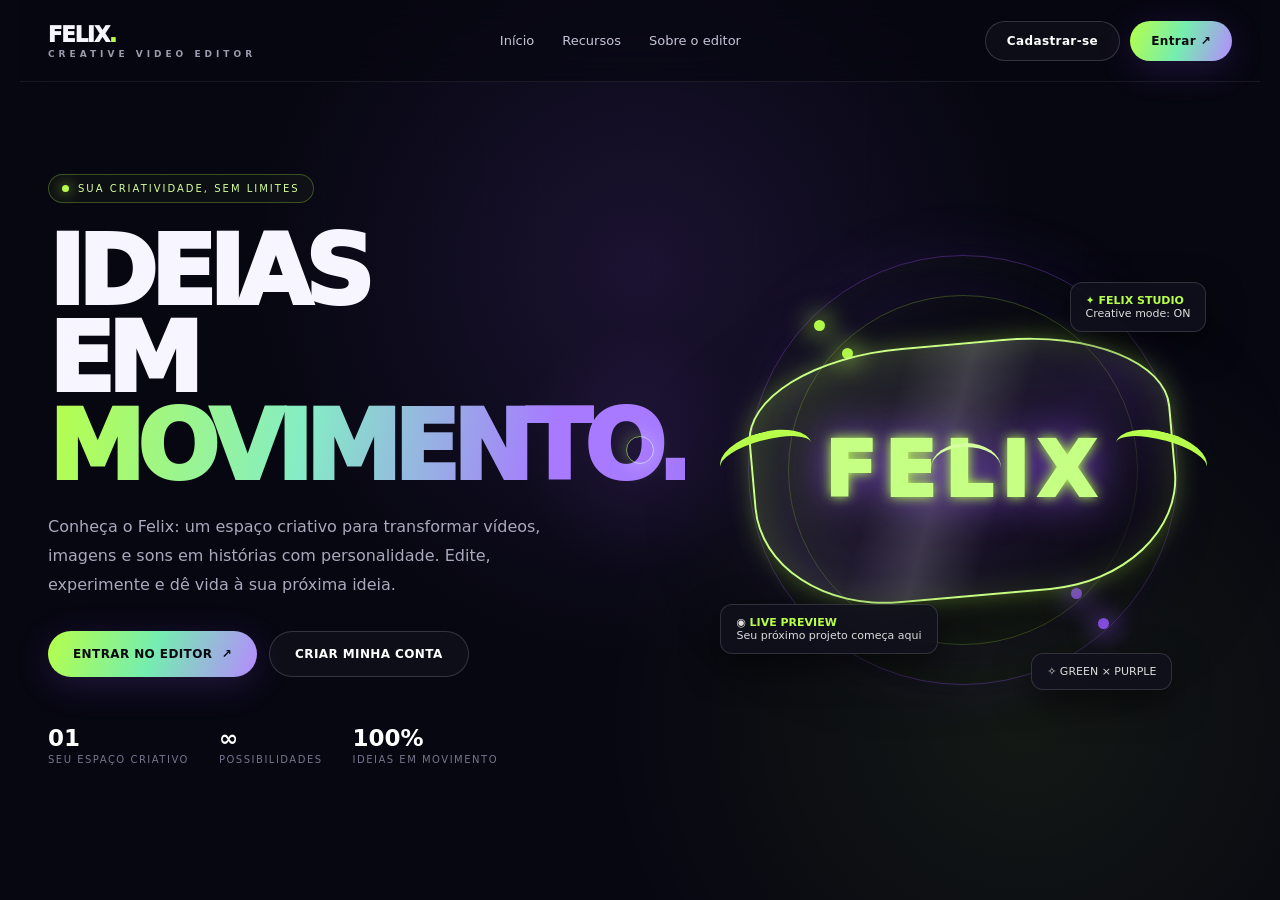
==== index.html @ 514e61ca "3 fase editor" ====
<!DOCTYPE html>
<html lang="pt-BR">
<head>
<meta charset="utf-8">
<meta name="viewport" content="width=device-width, initial-scale=1, viewport-fit=cover">
<title>FELIX — Creative Video Editor</title>
<style>
:root{--bg:#030804;--pn:#010802;--pn2:#1a3214;--bd:#1f4d23;--tx:#64ff45;--mt:#80a874;--ac:#108150;--ac2:#015505;--pu:#5cf65c;--pu2:#17a017;--dg:#4dff5c;box-sizing:border-box}
@media(prefers-color-scheme:light){:root:not([data-theme="dark"]){--bg:#f1edfb;--pn:#fff;--pn2:#f6f2ff;--bd:#d0facf;--tx:#133512;--mt:#61945f;--ac:#0b9d62;--ac2:#c9f5e2;--pu:#6d3fe0;--pu2:#e1d6ff}}
*{box-sizing:border-box}html,body{height:100%;margin:0}
body{background:var(--bg);color:var(--tx);font:13px system-ui,-apple-system,Segoe UI,sans-serif;overflow:hidden}
button,select{background:var(--pn2);color:var(--tx);border:1px solid var(--bd);border-radius:8px;padding:6px 10px;font:inherit;cursor:pointer;transition:.15s}
button:hover{border-color:var(--ac)}button:active{transform:scale(.97)}
button.p{background:linear-gradient(135deg,var(--pu),var(--ac));color:#07130e;border:0;font-weight:700}
button.g{background:var(--pu);border-color:var(--pu);color:#fff}
button.ic{padding:6px 9px;min-width:32px}button.on{background:var(--pu2);border-color:var(--ac);color:var(--ac)}
input[type=range]{accent-color:var(--ac);width:100%}
input[type=text],input[type=number],textarea{background:var(--bg);color:var(--tx);border:1px solid var(--bd);border-radius:7px;padding:6px;font:inherit;width:100%}
input[type=color]{width:100%;height:30px;border:1px solid var(--bd);border-radius:7px;background:var(--bg);padding:2px}
.hint{color:var(--mt)}.scr{display:none;height:100%;animation:fi .3s}@keyframes fi{from{opacity:0;transform:translateY(8px)}}
#home{padding:28px;overflow:auto;background:radial-gradient(900px 400px at 10% -10%,#2f781d55,transparent),radial-gradient(700px 400px at 100% 0,#34f5a022,transparent)}
#home h1{margin:0 0 4px;font-size:26px;background:linear-gradient(90deg,var(--pu),var(--ac));-webkit-background-clip:text;background-clip:text;color:transparent}
.grid{display:grid;grid-template-columns:repeat(auto-fill,minmax(220px,1fr));gap:16px;margin-top:18px}
.card{background:var(--pn);border:1px solid var(--bd);border-radius:14px;overflow:hidden;cursor:pointer;transition:.2s;position:relative}
.card:hover{transform:translateY(-4px);border-color:var(--ac);box-shadow:0 8px 28px #5cf68a33}
.cov{aspect-ratio:16/9;background:var(--pn2) center/cover;display:grid;place-items:center;font-size:30px}
.card .i{padding:10px}.card .d{position:absolute;top:8px;right:8px;opacity:0}.card:hover .d{opacity:1}
.new{display:grid;place-items:center;min-height:180px;border-style:dashed;color:var(--ac);font-size:15px}
#ed{display:none;height:100%;grid-template-columns:290px minmax(0,1fr) 300px;grid-template-rows:50px minmax(0,1fr) 372px;grid-template-areas:"top top top" "side prev insp" "tl tl tl"}
#ed.scr.on2{display:grid}
header{grid-area:top;display:flex;gap:6px;align-items:center;padding:0 12px;background:var(--pn);border-bottom:1px solid var(--bd);overflow:auto;white-space:nowrap}
.logo{font-weight:800;background:linear-gradient(90deg,var(--pu),var(--ac));-webkit-background-clip:text;background-clip:text;color:transparent;margin-right:6px}
#pn{font-weight:700;cursor:pointer;margin-right:auto;padding:4px 8px;border-radius:6px}#pn:hover{background:var(--pn2)}
.sep{width:1px;height:22px;background:var(--bd);margin:0 4px}
#side{grid-area:side;background:var(--pn);border-right:1px solid var(--bd);display:flex;flex-direction:column;min-height:0}
.tabs{display:flex;border-bottom:1px solid var(--bd)}
.tabs button{flex:1;border:0;border-radius:0;background:none;padding:9px 4px;color:var(--mt);border-bottom:2px solid transparent}
.tabs button.on{color:var(--ac);border-bottom-color:var(--ac);background:var(--pn2)}
.pane{padding:10px;overflow:auto;flex:1;min-height:0}
.pane h4{margin:14px 0 6px;color:var(--ac);font-size:11px;letter-spacing:.08em;text-transform:uppercase}.pane h4:first-child{margin-top:0}
.mg{display:grid;grid-template-columns:1fr 1fr;gap:8px}
.mi{position:relative;border:1px solid var(--bd);border-radius:9px;overflow:hidden;background:var(--pn2);cursor:pointer}
.mi:hover{border-color:var(--ac)}.mi .th{aspect-ratio:16/9;background:#000 center/cover;display:grid;place-items:center;font-size:22px}
.mi small{display:block;padding:4px 6px;white-space:nowrap;overflow:hidden;text-overflow:ellipsis}
.mi b{position:absolute;right:4px;top:4px;background:#000a;border-radius:5px;padding:1px 5px;font-size:10px}
.tp{padding:12px 8px;border:1px solid var(--bd);border-radius:9px;background:var(--pn2);cursor:pointer;text-align:center}.tp:hover{border-color:var(--ac)}
.fx{position:relative;overflow:hidden;height:56px;border-radius:9px;border:1px solid var(--bd);display:grid;place-items:end start;padding:5px;font-size:11px;cursor:pointer;color:#fff;text-shadow:0 0 4px #000}.fx i{position:absolute;inset:0;background:linear-gradient(135deg,#8b5cf6,#34f5a0,#ff7bd5)}.fx span{position:relative}
.fx:hover{border-color:#fff}
.cue{border:1px solid var(--bd);border-radius:9px;padding:6px;margin-bottom:6px;background:var(--pn2)}.cue.cur{border-color:var(--ac)}
.cue .r{display:flex;gap:4px;margin-bottom:4px}.cue input[type=number]{width:64px;padding:3px}.cue textarea{height:44px;resize:vertical}
#prev{grid-area:prev;display:flex;flex-direction:column;align-items:center;justify-content:center;padding:10px;gap:8px;min-width:0;min-height:0;background:radial-gradient(600px 300px at 50% 0,#8b5cf622,transparent)}
.stage{position:relative;max-width:100%;flex:1;min-height:0;display:flex;align-items:center;justify-content:center;width:100%}
canvas{max-width:100%;max-height:100%;background:#000;border-radius:8px;cursor:move;touch-action:none;box-shadow:0 0 0 1px var(--bd),0 10px 40px #0008}
#gd{position:absolute;pointer-events:none;border:1px dashed #34f5a099;display:none}
#gd::after{content:"";position:absolute;inset:10%;border:1px dashed #8b5cf6aa}
#ctl{display:flex;gap:6px;align-items:center;flex-wrap:wrap;justify-content:center}
#tm{font:600 14px ui-monospace,Menlo,monospace;color:var(--ac);min-width:150px;text-align:center}
#insp{grid-area:insp;background:var(--pn);border-left:1px solid var(--bd);display:flex;flex-direction:column;min-height:0}
#side .pane label,#insp .pane label{display:flex;justify-content:space-between;align-items:center;margin:9px 0 2px;color:var(--mt)}
#side .pane label output,#insp .pane label output{color:var(--ac);font-family:ui-monospace,monospace;font-size:11px}
#insp select{width:100%}
.two{display:grid;grid-template-columns:1fr 1fr;gap:6px}
.kfrow{display:flex;gap:4px;align-items:center;margin:4px 0;padding:4px;border:1px solid var(--bd);border-radius:8px;background:var(--pn2)}
.kfrow a{flex:1;color:var(--ac);cursor:pointer;text-decoration:none}
.kfrow select{width:auto;padding:2px}
#tlbox{grid-area:tl;display:flex;flex-direction:column;border-top:1px solid var(--bd);background:var(--pn);min-height:0}
#tlbar{display:flex;gap:6px;align-items:center;padding:5px 10px;border-bottom:1px solid var(--bd)}
#tlmain{flex:1;display:flex;min-height:0}
#heads{flex:0 0 96px;border-right:1px solid var(--bd);padding-top:26px;overflow:hidden;background:var(--pn2)}
.hd{border-bottom:1px solid var(--bd);padding:2px 6px;overflow:hidden;font-size:11px;color:var(--mt);display:flex;flex-direction:column;gap:3px}
.hd div{display:flex;gap:3px}.hd button{padding:0 5px;font-size:11px;border-radius:5px}
.hd.kh{height:34px}
#tlw{flex:1;overflow:auto;position:relative;min-width:0}
#tl{position:relative;min-height:100%;user-select:none}
.rl{position:sticky;top:0;height:26px;border-bottom:1px solid var(--bd);font-size:10px;color:var(--mt);cursor:pointer;touch-action:none;background:var(--pn);z-index:6}
.rl i{position:absolute;top:0;border-left:1px solid var(--bd);padding-left:3px;height:26px;pointer-events:none;font-style:normal}
.row{position:absolute;left:0;border-bottom:1px solid var(--bd);pointer-events:none}
.row.alt{background:#8b5cf610}
.cl,.tx{position:absolute;height:36px;border-radius:8px;overflow:hidden;cursor:grab;touch-action:none;display:flex}
.cl{border:1px solid var(--pu);background:var(--pu2)}.cl.au{background:repeating-linear-gradient(90deg,#34f5a066 0 2px,transparent 2px 5px),var(--ac2);border-color:var(--ac)}.cl.gi{border-color:#ff7bd5}
.cl img{height:100%;object-fit:cover;pointer-events:none;flex:none}
.cl span,.tx span{position:absolute;left:8px;top:3px;font-size:10px;color:#fff;text-shadow:0 0 3px #000;pointer-events:none;white-space:nowrap}
.tx{background:linear-gradient(135deg,#6d3fe0,#8b5cf6);color:#fff;height:26px;border:1px solid #c4b0ff}.tx.sb{background:linear-gradient(135deg,#0f7a52,#34f5a0);color:#04130c;border-color:#b9ffe0}.tx.sb span{color:#04130c;text-shadow:none}
.sel{outline:2px solid #fff;z-index:2}.lk{opacity:.5}
u{position:absolute;top:0;bottom:0;width:9px;background:rgba(255,255,255,.5);cursor:ew-resize;z-index:3}u[data-h=l]{left:0}u[data-h=r]{right:0}
.kf{position:absolute;bottom:1px;font-size:9px;color:#ffe45e;transform:translateX(-50%);pointer-events:none}
.kd{position:absolute;top:50%;width:12px;height:12px;margin:-6px 0 0 -6px;background:#ffe45e;border:1px solid #000;transform:rotate(45deg);cursor:ew-resize;z-index:4}
.kd.on{background:#fff;outline:2px solid var(--ac)}
.kl{position:absolute;left:0;height:30px;border-bottom:1px solid var(--bd)}.kl .bar{position:absolute;top:13px;height:4px;border-radius:3px;background:var(--bd)}
#ph{position:absolute;top:0;bottom:0;width:2px;background:var(--dg);pointer-events:none;z-index:7}
#ph::before{content:"";position:absolute;top:0;left:-6px;border:7px solid transparent;border-top-color:var(--dg);border-bottom:0}
#md{position:fixed;inset:0;background:rgba(5,0,15,.65);display:none;align-items:center;justify-content:center;z-index:99}
.box{background:var(--pn);border:1px solid var(--bd);border-radius:14px;padding:18px;min-width:300px;max-width:420px;animation:fi .2s;box-shadow:0 20px 60px #000a}
.box input{margin:6px 0 12px}
#toast{position:fixed;bottom:18px;left:50%;transform:translateX(-50%);background:var(--pu);color:#fff;padding:8px 16px;border-radius:20px;opacity:0;pointer-events:none;transition:.25s;z-index:120}#toast.on{opacity:1}
@media(max-width:980px){#ed{grid-template-columns:230px minmax(0,1fr) 250px}}
@media(max-width:760px){#ed{grid-template-columns:1fr;grid-template-rows:50px 240px 200px 260px 340px;grid-template-areas:"top" "prev" "side" "insp" "tl";overflow:auto}body{overflow:auto}}
.kb{padding:0 4px;margin-right:4px;border:0;background:none;color:var(--mt);font-size:13px;line-height:1}.kb:hover{color:var(--ac)}.kb.on{color:#ffe45e}.kb.at{color:#fff;text-shadow:0 0 6px #ffe45e}
#bx{position:absolute;pointer-events:none;border:2px solid var(--ac);display:none;z-index:4;box-sizing:border-box}
#bx i{position:absolute;width:14px;height:14px;background:#fff;border:2px solid var(--ac);border-radius:4px;pointer-events:auto;touch-action:none}
#bx i[data-c=nw]{left:-8px;top:-8px;cursor:nwse-resize}#bx i[data-c=ne]{right:-8px;top:-8px;cursor:nesw-resize}#bx i[data-c=se]{right:-8px;bottom:-8px;cursor:nwse-resize}#bx i[data-c=sw]{left:-8px;bottom:-8px;cursor:nesw-resize}
#ie{position:fixed;inset:0;background:var(--bg);z-index:150;display:none;flex-direction:column}
.ieh{display:flex;gap:6px;align-items:center;padding:8px 12px;border-bottom:1px solid var(--bd);background:var(--pn)}.iew{flex:1;display:flex;min-height:0}
#iet{width:56px;border-right:1px solid var(--bd);background:var(--pn);display:flex;flex-direction:column;gap:6px;padding:8px;align-items:center}
#iet button{width:38px;height:38px;padding:0;font-size:17px}#iet button.on,.ietabs button.on{background:var(--ac);color:#04201d;border-color:var(--ac)}
.iec{flex:1;position:relative;display:flex;align-items:center;justify-content:center;min-width:0;overflow:hidden;background:repeating-conic-gradient(#8883 0 25%,#0000 0 50%) 0 0/16px 16px}
#ic{max-width:calc(100% - 24px);max-height:calc(100% - 24px);box-shadow:0 4px 30px #0008;touch-action:none}
#icr{position:absolute;display:none;border:1px dashed #fff;box-shadow:0 0 0 9999px #0007;pointer-events:none}
#iep{width:300px;border-left:1px solid var(--bd);background:var(--pn);overflow:auto;padding:10px}
#iep label{display:flex;justify-content:space-between;margin:8px 0 2px;color:var(--mt)}#iep input[type=range],#iep select,#iep input[type=text]{width:100%}#iep h4{margin:12px 0 0}
#ih{width:100%;height:64px;background:var(--bg);border-radius:6px}.ietabs{display:flex;gap:4px;margin:8px 0;flex-wrap:wrap}
.chips button.on{background:var(--ac);color:#04201d;border-color:var(--ac)}

/* ===== FELIX PORTFOLIO LANDING ===== */
:root{--felix-green:#b6ff4a;--felix-purple:#9b5cff;--felix-bg:#070711;--felix-card:#111120}
body{overflow:hidden}
#portfolio{position:fixed;inset:0;z-index:300;background:var(--felix-bg);color:#f7f5ff;overflow:auto;font-family:Inter,system-ui,sans-serif;isolation:isolate}
#portfolio *{box-sizing:border-box}
#portfolio:before{content:"";position:fixed;inset:0;z-index:-2;pointer-events:none;background:radial-gradient(700px circle at var(--mx,50%) var(--my,30%),#9b5cff22,transparent 55%),radial-gradient(700px circle at 80% 80%,#b6ff4a12,transparent 60%),#070711}
#portfolio:after{content:"";position:fixed;inset:0;z-index:-1;pointer-events:none;opacity:.14;background-image:linear-gradient(#ffffff0c 1px,transparent 1px),linear-gradient(90deg,#ffffff0c 1px,transparent 1px);background-size:54px 54px;mask-image:linear-gradient(to bottom,black,transparent 90%)}
.f-nav{height:82px;display:flex;align-items:center;justify-content:space-between;max-width:1240px;margin:auto;padding:0 28px;position:sticky;top:0;z-index:5;backdrop-filter:blur(18px);background:#070711a8;border-bottom:1px solid #ffffff12}
.f-brand{font-size:21px;font-weight:950;letter-spacing:-1px}.f-brand span{color:var(--felix-green)}.f-brand small{display:block;font-size:9px;letter-spacing:4px;color:#9c9bad;font-weight:600;margin-top:2px}
.f-navlinks{display:flex;gap:28px;align-items:center}.f-navlinks a{color:#c7c4d7;text-decoration:none;font-size:13px;transition:.25s}.f-navlinks a:hover{color:var(--felix-green)}
.f-actions{display:flex;gap:10px}.f-btn{border:1px solid #ffffff28;border-radius:999px;padding:12px 21px;color:white;background:#ffffff08;font-weight:750;font-size:12px;letter-spacing:.4px;cursor:pointer;transition:transform .25s,box-shadow .25s,border-color .25s}.f-btn:hover{transform:translateY(-3px);border-color:var(--felix-green);box-shadow:0 8px 30px #b6ff4a20}.f-btn.primary{border:0;color:#090910;background:linear-gradient(110deg,var(--felix-green),#75edb0 50%,#b58aff);box-shadow:0 8px 35px #9b5cff30}
.f-hero{max-width:1240px;margin:auto;min-height:690px;padding:92px 28px 80px;display:grid;grid-template-columns:1.05fr .95fr;align-items:center;gap:35px;position:relative}
.f-eyebrow{display:inline-flex;gap:9px;align-items:center;border:1px solid #b6ff4a45;border-radius:99px;padding:8px 13px;color:#d6ff9a;font-size:10px;letter-spacing:2px;text-transform:uppercase;background:#b6ff4a0a}
.f-dot{width:7px;height:7px;border-radius:50%;background:var(--felix-green);box-shadow:0 0 14px var(--felix-green);animation:fdot 1.5s infinite}
@keyframes fdot{50%{opacity:.35;transform:scale(.65)}}
.f-hero h1{font-size:clamp(56px,7.5vw,104px);line-height:.91;letter-spacing:-7px;margin:26px 0 22px;font-weight:950}
.f-hero h1 .grad{background:linear-gradient(100deg,var(--felix-green),#85edc5 40%,#a77aff 78%);-webkit-background-clip:text;background-clip:text;color:transparent}
.f-lead{max-width:520px;color:#aaa8bc;font-size:16px;line-height:1.8}
.f-herocta{display:flex;gap:12px;margin-top:32px;flex-wrap:wrap}.f-herocta .f-btn{padding:15px 25px}
.f-stats{display:flex;gap:30px;margin-top:48px}.f-stat strong{display:block;font-size:23px;color:#fff}.f-stat span{font-size:10px;letter-spacing:1.5px;color:#77758d;text-transform:uppercase}
.f-visual{height:510px;position:relative;display:grid;place-items:center;perspective:900px}
.f-orbit{position:absolute;width:min(42vw,430px);aspect-ratio:1;border:1px solid #9b5cff55;border-radius:50%;box-shadow:0 0 65px #9b5cff16,inset 0 0 65px #b6ff4a0b;animation:orbit 22s linear infinite}
.f-orbit:before,.f-orbit:after{content:"";position:absolute;width:11px;height:11px;border-radius:50%;background:var(--felix-green);box-shadow:0 0 25px 6px #b6ff4a88;top:15%;left:15%}
.f-orbit:after{top:auto;left:auto;bottom:13%;right:16%;background:var(--felix-purple);box-shadow:0 0 25px 6px #9b5cff99}
.f-orbit.o2{width:min(34vw,350px);border-color:#b6ff4a40;animation:orbit 16s linear infinite reverse}
@keyframes orbit{to{transform:rotate(360deg)}}
.f-glass{width:min(100%,470px);aspect-ratio:1.22;position:relative;display:grid;place-items:center;transform-style:preserve-3d;animation:float 5s ease-in-out infinite;filter:drop-shadow(0 30px 45px #000b)}
@keyframes float{0%,100%{transform:translateY(0) rotateX(3deg) rotateY(-8deg)}50%{transform:translateY(-17px) rotateX(-3deg) rotateY(8deg)}}
.f-lens{position:absolute;inset:17% 5%;border:2px solid #c9ff85;border-radius:38% 38% 32% 32% / 32% 32% 42% 42%;background:linear-gradient(145deg,#b6ff4a22,#9b5cff24 55%,#05050cdd);box-shadow:inset 0 0 35px #b6ff4a24,0 0 24px #b6ff4a55;transform:rotate(-5deg);overflow:hidden}
.f-lens:before{content:"";position:absolute;inset:-60%;background:linear-gradient(110deg,transparent 42%,#ffffff25 48%,transparent 54%);animation:shine 5s ease-in-out infinite}
@keyframes shine{0%,25%{transform:translateX(-40%) rotate(15deg)}75%,100%{transform:translateX(40%) rotate(15deg)}}
.f-lens:after{content:"FELIX";position:absolute;inset:0;display:grid;place-items:center;font-size:clamp(44px,6vw,76px);font-weight:1000;letter-spacing:8px;color:#c5ff83;text-shadow:0 0 12px #b6ff4a,0 0 45px #9b5cff;transform:rotate(5deg)}
.f-bridge{position:absolute;top:43%;left:43%;width:15%;height:13%;border-top:4px solid #d5ff9e;border-radius:50%;z-index:2}
.f-arm{position:absolute;top:40%;width:20%;height:12%;border-top:8px solid #b6ff4a;border-radius:50%;z-index:2}.f-arm.left{left:-2%;transform:rotate(-15deg)}.f-arm.right{right:-2%;transform:rotate(15deg)}
.f-chip{position:absolute;padding:11px 15px;border-radius:12px;border:1px solid #ffffff24;background:#11111dcc;backdrop-filter:blur(14px);font-size:11px;color:#ddd;box-shadow:0 12px 35px #0008;animation:chipfloat 4s ease-in-out infinite}
.f-chip b{color:var(--felix-green)}.f-chip.c1{top:13%;right:0}.f-chip.c2{bottom:14%;left:0;animation-delay:-1.7s}.f-chip.c3{bottom:7%;right:7%;animation-delay:-2.5s}
@keyframes chipfloat{50%{transform:translateY(-10px) rotate(2deg)}}
.f-section{max-width:1240px;margin:auto;padding:100px 28px}
.f-section-head{text-align:center;margin-bottom:48px}.f-kicker{font-size:10px;letter-spacing:3px;color:var(--felix-green);text-transform:uppercase}.f-section h2{font-size:clamp(34px,5vw,58px);letter-spacing:-2px;margin:13px 0}.f-section-head p{color:#9694aa;max-width:600px;margin:auto;line-height:1.7}
.f-cards{display:grid;grid-template-columns:repeat(3,1fr);gap:18px}
.f-card{padding:28px;border-radius:22px;border:1px solid #ffffff14;background:linear-gradient(145deg,#171729dd,#0d0d18dd);min-height:220px;position:relative;overflow:hidden;transition:transform .3s,border-color .3s,box-shadow .3s;transform-style:preserve-3d}
.f-card:before{content:"";position:absolute;width:180px;height:180px;border-radius:50%;background:var(--glow,#9b5cff);filter:blur(75px);opacity:.13;right:-80px;top:-80px;transition:.4s}
.f-card:hover{border-color:#b6ff4a66;box-shadow:0 20px 60px #0006}.f-card:hover:before{opacity:.35}
.f-icon{width:48px;height:48px;border-radius:14px;display:grid;place-items:center;background:linear-gradient(135deg,#b6ff4a22,#9b5cff33);border:1px solid #ffffff20;font-size:22px;margin-bottom:22px}
.f-card h3{margin:0 0 10px;font-size:18px}.f-card p{color:#9694aa;line-height:1.7;font-size:13px;margin:0}
.f-showcase{display:grid;grid-template-columns:1fr 1fr;gap:22px;align-items:stretch}
.f-showcase .f-card{min-height:310px}.f-demo{height:150px;margin-top:22px;border-radius:13px;background:linear-gradient(130deg,#b6ff4a1c,#9b5cff24);border:1px solid #ffffff15;display:flex;align-items:center;justify-content:center;gap:8px;overflow:hidden}
.f-demo span{height:70%;width:13%;border-radius:8px;background:linear-gradient(180deg,var(--felix-green),#9b5cff);animation:bars 1.2s ease-in-out infinite alternate}.f-demo span:nth-child(2){animation-delay:.2s}.f-demo span:nth-child(3){animation-delay:.4s}.f-demo span:nth-child(4){animation-delay:.6s}.f-demo span:nth-child(5){animation-delay:.8s}
@keyframes bars{to{height:25%;filter:hue-rotate(50deg)}}
.f-cta{max-width:1184px;margin:40px auto 100px;padding:58px 30px;border:1px solid #b6ff4a40;border-radius:28px;text-align:center;background:radial-gradient(500px circle at 20% 0,#b6ff4a18,transparent),radial-gradient(500px circle at 90% 100%,#9b5cff22,transparent),#11111c}
.f-cta h2{font-size:clamp(32px,5vw,54px);margin:0 0 14px;letter-spacing:-2px}.f-cta p{color:#a6a3b7;margin:0 auto 25px;max-width:540px;line-height:1.7}
.f-footer{border-top:1px solid #ffffff12;padding:28px;text-align:center;color:#77758d;font-size:11px;letter-spacing:1px}
.f-reveal{opacity:0;transform:translateY(35px);transition:opacity .8s ease,transform .8s cubic-bezier(.2,.7,.2,1)}.f-reveal.visible{opacity:1;transform:translateY(0)}
.f-cursor{position:fixed;z-index:20;pointer-events:none;left:0;top:0;width:28px;height:28px;border:1px solid #b6ff4a99;border-radius:50%;transform:translate(-50%,-50%);mix-blend-mode:screen;transition:width .2s,height .2s,background .2s;box-shadow:0 0 20px #b6ff4a55}
.f-cursor-glow{position:fixed;z-index:-1;pointer-events:none;width:260px;height:260px;left:0;top:0;border-radius:50%;background:radial-gradient(circle,#9b5cff19,transparent 68%);transform:translate(-50%,-50%)}
.f-modal{position:fixed;inset:0;z-index:30;background:#05050bdc;backdrop-filter:blur(14px);display:none;align-items:center;justify-content:center;padding:20px}.f-modal.open{display:flex}
.f-modalbox{width:min(100%,430px);padding:32px;border:1px solid #b6ff4a55;border-radius:23px;background:#11111e;box-shadow:0 25px 90px #000b;animation:modalpop .35s cubic-bezier(.2,.8,.2,1)}
@keyframes modalpop{from{opacity:0;transform:scale(.92) translateY(20px)}to{opacity:1;transform:none}}
.f-modalbox h3{font-size:27px;margin:0 0 7px}.f-modalbox p{color:#9997ad;font-size:13px;line-height:1.6;margin:0 0 20px}
.f-modalbox label{display:block;font-size:11px;color:#c9c5dc;margin:13px 0 6px}.f-modalbox input{width:100%;padding:13px 14px;border:1px solid #ffffff20;border-radius:10px;background:#090912;color:white;outline:none}.f-modalbox input:focus{border-color:var(--felix-green);box-shadow:0 0 0 3px #b6ff4a16}
.f-modalbox .f-btn{width:100%;margin-top:18px}.f-close{float:right;border:0;background:none;color:#aaa;font-size:22px;cursor:pointer}
.f-note{font-size:10px!important;color:#77758d!important;margin-top:14px!important}
@media(max-width:850px){.f-navlinks{display:none}.f-hero{grid-template-columns:1fr;padding-top:65px;text-align:center}.f-lead{margin:auto}.f-herocta,.f-stats{justify-content:center}.f-visual{height:400px}.f-orbit{width:340px}.f-orbit.o2{width:275px}.f-cards{grid-template-columns:1fr 1fr}.f-showcase{grid-template-columns:1fr}}
@media(max-width:560px){.f-nav{padding:0 17px;height:70px}.f-actions{gap:6px}.f-btn{padding:10px 13px}.f-hero{padding:55px 18px 30px}.f-hero h1{letter-spacing:-4px;font-size:58px}.f-lead{font-size:14px}.f-stats{gap:17px}.f-stat strong{font-size:19px}.f-visual{height:320px}.f-orbit{width:270px}.f-orbit.o2{width:220px}.f-chip{font-size:9px;padding:8px}.f-section{padding:65px 18px}.f-cards{grid-template-columns:1fr}.f-cta{margin:20px 16px 65px;padding:42px 20px}.f-cursor,.f-cursor-glow{display:none}}

</style>
</head>
<body>

<div id="portfolio">
  <div class="f-cursor" id="fCursor"></div><div class="f-cursor-glow" id="fGlow"></div>
  <nav class="f-nav">
    <div class="f-brand">FELIX<span>.</span><small>CREATIVE VIDEO EDITOR</small></div>
    <div class="f-navlinks"><a href="#f-home">Início</a><a href="#f-tools">Recursos</a><a href="#f-about">Sobre o editor</a></div>
    <div class="f-actions"><button class="f-btn" onclick="fOpenSignup()">Cadastrar-se</button><button class="f-btn primary" onclick="fEnter()">Entrar ↗</button></div>
  </nav>
  <main>
    <section class="f-hero" id="f-home">
      <div class="f-copy">
        <div class="f-eyebrow"><span class="f-dot"></span> SUA CRIATIVIDADE, SEM LIMITES</div>
        <h1>IDEIAS<br>EM <span class="grad">MOVIMENTO.</span></h1>
        <p class="f-lead">Conheça o Felix: um espaço criativo para transformar vídeos, imagens e sons em histórias com personalidade. Edite, experimente e dê vida à sua próxima ideia.</p>
        <div class="f-herocta"><button class="f-btn primary" onclick="fEnter()">ENTRAR NO EDITOR&nbsp; ↗</button><button class="f-btn" onclick="fOpenSignup()">CRIAR MINHA CONTA</button></div>
        <div class="f-stats"><div class="f-stat"><strong>01</strong><span>Seu espaço criativo</span></div><div class="f-stat"><strong>∞</strong><span>Possibilidades</span></div><div class="f-stat"><strong>100%</strong><span>Ideias em movimento</span></div></div>
      </div>
      <div class="f-visual" id="fVisual">
        <div class="f-orbit"></div><div class="f-orbit o2"></div>
        <div class="f-glass" id="fGlass"><div class="f-arm left"></div><div class="f-arm right"></div><div class="f-lens"></div><div class="f-bridge"></div></div>
        <div class="f-chip c1"><b>✦ FELIX STUDIO</b><br>Creative mode: ON</div>
        <div class="f-chip c2">◉ <b>LIVE PREVIEW</b><br>Seu próximo projeto começa aqui</div>
        <div class="f-chip c3">✧ GREEN × PURPLE</div>
      </div>
    </section>
    <section class="f-section" id="f-tools">
      <div class="f-section-head f-reveal"><div class="f-kicker">FERRAMENTAS CRIATIVAS</div><h2>Seu estúdio. Suas regras.</h2><p>Um conjunto de ferramentas para explorar ideias, experimentar estilos e construir projetos audiovisuais em um só lugar.</p></div>
      <div class="f-cards">
        <article class="f-card f-reveal" style="--glow:#b6ff4a"><div class="f-icon">✂</div><h3>Edição de vídeo</h3><p>Organize clipes, corte cenas, ajuste a duração e monte sua narrativa na linha do tempo.</p></article>
        <article class="f-card f-reveal" style="--glow:#9b5cff"><div class="f-icon">✦</div><h3>Efeitos & transições</h3><p>Explore filtros, movimentos e transições para dar ritmo e identidade aos seus vídeos.</p></article>
        <article class="f-card f-reveal" style="--glow:#b6ff4a"><div class="f-icon">T</div><h3>Textos & legendas</h3><p>Adicione títulos, legendas e elementos tipográficos para contar sua história.</p></article>
      </div>
    </section>
    <section class="f-section" id="f-about">
      <div class="f-section-head f-reveal"><div class="f-kicker">POR DENTRO DO FELIX</div><h2>Crie do seu jeito.</h2><p>Do primeiro corte à exportação, tenha liberdade para ajustar cada detalhe do seu projeto.</p></div>
      <div class="f-showcase">
        <article class="f-card f-reveal"><div class="f-icon">▤</div><h3>Timeline intuitiva</h3><p>Trabalhe com trilhas de vídeo, áudio e texto. Organize seus elementos e construa cada cena com precisão.</p><div class="f-demo"><span></span><span></span><span></span><span></span><span></span></div></article>
        <article class="f-card f-reveal"><div class="f-icon">◈</div><h3>Imagem em destaque</h3><p>Ajuste cores, aplique filtros, faça recortes e experimente recursos de edição de imagem.</p><div class="f-demo"><span style="height:45%;background:linear-gradient(#9b5cff,#b6ff4a)"></span><span style="height:90%"></span><span style="height:55%;background:linear-gradient(#b6ff4a,#9b5cff)"></span><span style="height:80%"></span><span style="height:35%"></span></div></article>
      </div>
    </section>
    <section class="f-cta f-reveal"><div class="f-kicker">PRONTO PARA COMEÇAR?</div><h2>Seu próximo projeto<br><span style="background:linear-gradient(90deg,#b6ff4a,#9b5cff);-webkit-background-clip:text;color:transparent">começa agora.</span></h2><p>Entre no Felix e transforme suas ideias em criações.</p><button class="f-btn primary" onclick="fEnter()">ENTRAR NO FELIX&nbsp; ↗</button></section>
  </main>
  <footer class="f-footer">FELIX CREATIVE VIDEO EDITOR · TX_EDITION · CRIATIVIDADE EM MOVIMENTO</footer>
  <div class="f-modal" id="fSignup" onclick="if(event.target===this)fCloseSignup()"><div class="f-modalbox"><button class="f-close" onclick="fCloseSignup()">×</button><div class="f-kicker">BEM-VINDO AO FELIX</div><h3>Crie sua conta.</h3><p>Prepare seu espaço criativo para começar a editar.</p><form onsubmit="fSignupSubmit(event)"><label for="fName">Nome</label><input id="fName" required placeholder="Como podemos chamar você?"><label for="fEmail">E-mail</label><input id="fEmail" type="email" required placeholder="voce@email.com"><label for="fPass">Senha</label><input id="fPass" type="password" minlength="6" required placeholder="Mínimo de 6 caracteres"><button class="f-btn primary" type="submit">CADASTRAR-SE ↗</button></form><p class="f-note">Protótipo visual: o cadastro ainda não cria uma conta real. É necessária integração com um serviço de autenticação para ativar o acesso seguro.</p></div></div>
</div>

<div id="home" class="scr"><h1> Studio de Vídeo</h1><div class="hint">Seus projetos ficam salvos neste navegador.</div><div class="grid" id="grid"></div></div>
<div id="ed" class="scr">
<header>
<span class="logo">TX_EDITION</span><button onclick="back()">← Projetos</button><span id="pn" title="Renomear"></span>
<button class="ic" onclick="undo(-1)" title="Desfazer (Ctrl+Z)">↶</button><button class="ic" onclick="undo(1)" title="Refazer (Ctrl+Y)">↷</button><span class="sep"></span>
<button onclick="fi.click()">＋ Importar</button><button onclick="addText()">T Texto</button><button onclick="tab('sub')">💬 Legendas</button><button onclick="ieStart()" title="Editor de imagem (ajustes, curvas, corte, pincel...)">🖌 Imagem</button><span class="sep"></span>
<select id="ar" onchange="setAr();save()"><option>16:9</option><option>9:16</option><option>1:1</option><option>4:5</option></select>
<button class="ic" onclick="help()" title="Atalhos">?</button><button class="p" id="ex" onclick="exp()">⬇ Exportar</button>
<input type="file" id="fi" accept="video/*,image/*,audio/*,.gif" multiple hidden>
</header>
<aside id="side"><div class="tabs" id="stabs"></div><div class="pane" id="spane"></div></aside>
<section id="prev"><div class="stage" id="stage"><canvas id="cv" width="1280" height="720"></canvas><div id="gd"></div><div id="bx"><i data-c="nw"></i><i data-c="ne"></i><i data-c="se"></i><i data-c="sw"></i></div></div>
<div id="ctl"><button class="ic" onclick="t=0" title="Início">⏮</button><button class="ic" onclick="step(-1)" title="−1 frame">◀|</button><button class="ic p" id="pp" onclick="toggle()">▶</button><button class="ic" onclick="step(1)" title="+1 frame">|▶</button>
<span id="tm">00:00:00 / 00:00:00</span><button class="ic" id="lp" onclick="loop=!loop;this.classList.toggle('on',loop)" title="Repetir">🔁</button><button class="ic" id="gb" onclick="guides()" title="Guias de segurança">▦</button><button class="ic" onclick="shot()" title="Salvar frame">📷</button><button class="ic" onclick="fs2()" title="Tela cheia">⛶</button></div></section>
<aside id="insp"><div class="tabs" id="itabs"></div><div class="pane" id="ipane"></div></aside>
<section id="tlbox"><div id="tlbar"><button onclick="split()">✂ Dividir</button><button onclick="dup()">⧉ Duplicar</button><button onclick="del()">🗑 Apagar</button><button onclick="addKfBtn()">◆ Keyframe</button><span class="sep"></span>
<button id="snb" class="on ic" onclick="snap=!snap;this.classList.toggle('on',snap)" title="Ímã">🧲</button><label class="hint">Zoom <input type="range" min="15" max="220" value="50" style="width:120px" oninput="zoom=+this.value;rTL()"></label><span style="flex:1"></span><span class="hint" id="info"></span></div>
<div id="tlmain"><div id="heads"></div><div id="tlw"><div id="tl"></div></div></div></section>
</div>
<div id="ie"><div class="ieh"><b>Editor de imagem</b><button onclick="$('ief').click()">📂 Abrir</button><button onclick="ieUndo(-1)" title="Desfazer">↶</button><button onclick="ieUndo(1)" title="Refazer">↷</button><button onpointerdown="IE.before=1;ieR()" onpointerup="IE.before=0;ieR()" onpointerleave="if(IE.before){IE.before=0;ieR()}">👁 Antes</button><span style="flex:1"></span><button onclick="ieSave()">⬇ PNG</button><button class="p" onclick="ieApply()">✔ Aplicar ao projeto</button><button onclick="$('ie').style.display='none'">✕</button><input type="file" id="ief" accept="image/*" hidden></div>
<div class="iew"><div id="iet"></div><div class="iec"><canvas id="ic"></canvas><div id="icr"></div></div><div id="iep"></div></div></div>
<div id="md"></div><div id="toast"></div>
<script>
const $=id=>document.getElementById(id),cv=$('cv'),ctx=cv.getContext('2d');
const nid=()=>Math.random().toString(36).slice(2,9),esc=s=>String(s).replace(/[&<>"]/g,c=>({'&':'&amp;','<':'&lt;','>':'&gt;','"':'&quot;'}[c]));
const ls={g:k=>{try{return localStorage.getItem(k)}catch(e){return null}},s:(k,v)=>{try{localStorage.setItem(k,v)}catch(e){}},d:k=>{try{localStorage.removeItem(k)}catch(e){}},k:()=>{try{return Object.keys(localStorage)}catch(e){return[]}}};
const db=new Promise(r=>{try{const q=indexedDB.open('ve',1);q.onupgradeneeded=()=>q.result.createObjectStore('m');q.onsuccess=()=>r(q.result);q.onerror=()=>r(null)}catch(e){r(null)}});
const idb=async(m,...a)=>{const d=await db;if(!d)return;return new Promise(r=>{const q=d.transaction('m',m=='get'?'readonly':'readwrite').objectStore('m')[m](...a);q.onsuccess=()=>r(q.result);q.onerror=()=>r()})};
let P,clips=[],texts=[],media={},els={},sel=null,t=0,playing=false,zoom=50,loop=false,snap=true,last=performance.now(),exporting=false,inEd=false,W=1280,H=720,AC,mdest,hist=[],hi=-1,drag=null,cd=null,rec,chunks=[],ke='smooth',stab='media',itab='mover',subStop=null,FPS=30,lay=[];
const len=c=>(c.out-c.in)/c.speed,total=()=>Math.max(0,...clips.map(c=>c.st+len(c)),...texts.map(x=>x.start+x.dur));
const fmt=s=>Math.floor(s/60)+':'+String(Math.floor(s%60)).padStart(2,'0'),z2=n=>String(n).padStart(2,'0');
const tc=s=>z2(Math.floor(s/60))+':'+z2(Math.floor(s%60))+':'+z2(Math.floor(s%1*FPS)),clamp=x=>Math.max(0,Math.min(total(),x));
const toast=m=>{const e=$('toast');e.textContent=m;e.classList.add('on');clearTimeout(toast.h);toast.h=setTimeout(()=>e.classList.remove('on'),2200)};
/* ---------- constantes ---------- */
const F=()=>({b:100,c:100,s:100,bl:0,g:0,se:0,h:0}),FK=['b','c','s','bl','g','se','h'];
const fs=f=>`brightness(${f.b}%) contrast(${f.c}%) saturate(${f.s}%) blur(${f.bl}px) grayscale(${f.g}%) sepia(${f.se}%) hue-rotate(${f.h||0}deg)`;
const PR={Original:[100,100,100,0,0,0,0],'Vívido':[105,115,150,0,0,0,0],'P&B':[100,110,0,0,100,0,0],Vintage:[105,90,80,0,0,60,0],'Dramático':[90,150,110,0,0,0,0],Suave:[110,90,100,1.5,0,0,0],Cyber:[105,125,160,0,0,0,260],Sonho:[115,92,125,1,0,12,320],Frio:[100,105,110,0,0,0,180],Quente:[105,105,120,0,0,25,350]};
const AN=(k,p)=>{p=p*p*(3-2*p);const r=[1,1,0,0,1];if(['fade','zoom','slide','up'].includes(k))r[0]=p;if(k=='zoom')r[1]=.5+.5*p;if(k=='slide')r[2]=(p-1)*.3;if(k=='up')r[3]=(1-p)*.25;if(k=='pop')r[1]=.3+.7*Math.min(1,p*1.15),r[0]=p;if(k=='wipe')r[4]=p;return r};
const OP=[['none','Nenhuma'],['fade','Fade'],['zoom','Zoom'],['slide','Deslizar'],['up','Subir'],['pop','Pop'],['wipe','Cortina']];
const BM=[['source-over','Normal'],['screen','Tela'],['multiply','Multiplicar'],['overlay','Sobrepor'],['lighten','Clarear'],['darken','Escurecer'],['difference','Diferença']];
const EZ=[['smooth','Suave'],['linear','Linear'],['in','Acelerar'],['out','Desacelerar'],['hold','Degrau']];
const EA={linear:p=>p,smooth:p=>p*p*(3-2*p),in:p=>p*p,out:p=>1-(1-p)*(1-p),hold:()=>0};
const FONTS=[['sans-serif','Padrão'],['Impact, Haettenschweiler, sans-serif','Impacto'],['Georgia, serif','Serifada'],["'Courier New', monospace",'Mono'],["'Trebuchet MS', sans-serif",'Trebuchet'],["'Comic Sans MS', cursive",'Casual'],['Verdana, sans-serif','Verdana']];
const KPC=['x','y','sc','rot','op'],KPT=['x','y','size','rot','op'],KL={x:'X',y:'Y',sc:'Escala',size:'Tamanho',rot:'Rotação',op:'Opacidade'};
const ROWS=[2,1,0,3,4],RN={2:'V3',1:'V2',0:'V1',3:'A1',4:'A2'},RH=42,TH=30,RUL=26;
const isA=c=>c.type=='audio',isTx=o=>texts.includes(o),kp=o=>isTx(o)?KPT:KPC,st0=o=>isTx(o)?o.start:o.st,ln=o=>isTx(o)?o.dur:len(o);
const SUBD={size:44,color:'#ffffff',bg:'#000000',bga:.6,y:.88,up:0,sk:'#000000',sw:4};
const TD=s=>({text:'Seu texto',start:s,dur:3,x:.5,y:.8,size:56,color:'#ffffff',font:'sans-serif',wt:700,it:0,up:0,sk:'#000000',sw:6,bg:'#000000',bga:0,sh:0,rot:0,op:1,ai:'fade',ao:'none',kf:[]});
const TPS=[['Título',{size:96,wt:800,y:.5,sw:8}],['Subtítulo',{size:48,y:.62}],['Neon',{size:80,color:'#34f5a0',sh:28,sw:0,font:'Impact, Haettenschweiler, sans-serif',y:.5}],['Roxo',{size:80,color:'#ffffff',sk:'#8b5cf6',sw:14,y:.5,font:'Impact, Haettenschweiler, sans-serif'}],['Tarja',{size:44,bga:.85,bg:'#6d3fe0',sw:0,y:.84}],['Máquina',{size:56,ai:'type',font:"'Courier New', monospace",y:.5}]];
/* ---------- keyframes ---------- */
function kfAt(o,u){const k=o.kf;if(!k||!k.length)return o;if(u<=k[0].u)return k[0];const L=k[k.length-1];if(u>=L.u)return L;let i=0;while(i<k.length-2&&k[i+1].u<u)i++;
 const a=k[i],b=k[i+1],p=(EA[a.e]||EA.smooth)((u-a.u)/(b.u-a.u)),r={};kp(o).forEach(q=>r[q]=a[q]+(b[q]-a[q])*p);return r}
const gv=(o,p)=>{const k=o.kf&&o.kf.length;return k&&kp(o).includes(p)?kfAt(o,t-st0(o))[p]:o[p]};
function setKf(o,over){const u=Math.max(0,Math.min(ln(o),t-st0(o))),c=kfAt(o,u),old=(o.kf||[]).find(x=>Math.abs(x.u-u)<.05),k={u,e:old?old.e:ke};kp(o).forEach(q=>k[q]=c[q]);Object.assign(k,over);
 o.kf=(o.kf||[]).filter(x=>Math.abs(x.u-u)>=.05);o.kf.push(k);o.kf.sort((a,b)=>a.u-b.u)}
function addKfBtn(){if(!sel){toast('Selecione um clipe ou texto');return}const o=sel.o;if(t<st0(o)-.02||t>st0(o)+ln(o)+.02){toast('Mova o cursor para dentro do item selecionado');return}
 const has=o.kf&&o.kf.some(x=>Math.abs(x.u-(t-st0(o)))<.05);if(has){o.kf=o.kf.filter(x=>Math.abs(x.u-(t-st0(o)))>=.05)}else setKf(o,{});commit();rTL();rIn()}
function delKf(i){sel.o.kf.splice(i,1);commit();rTL();rIn()}
function goKf(i){t=clamp(st0(sel.o)+sel.o.kf[i].u);rIn()}
function jk(d){if(!sel||!sel.o.kf||!sel.o.kf.length)return;const s=st0(sel.o),ts=sel.o.kf.map(k=>s+k.u),n=d>0?ts.find(x=>x>t+.02):[...ts].reverse().find(x=>x<t-.02);if(n!=null){playing=false;t=clamp(n);rIn()}}
function clrKf(){if(!sel)return;const o=sel.o,v=kfAt(o,t-st0(o));if(o.kf&&o.kf.length)kp(o).forEach(q=>o[q]=v[q]);o.kf=[];commit();rTL();rIn()}
function setEz(i,v){sel.o.kf[i].e=v;commit()}
function splitKf(o,u){const k=o.kf||[];if(!k.length)return[[],[]];const v=kfAt(o,u),mk2=(x,uu)=>{const r={u:uu,e:x};kp(o).forEach(q=>r[q]=v[q]);return r};let e='smooth';for(const a of k)if(a.u<=u)e=a.e;
 return[[...k.filter(a=>a.u<u-.01).map(a=>({...a})),mk2(e,u)],[mk2(e,0),...k.filter(a=>a.u>u+.01).map(a=>({...a,u:a.u-u}))]]}
/* ---------- gif ---------- */
function lzw(mc,data,n){const clr=1<<mc,eoi=clr+1,pre=new Uint16Array(4096),suf=new Uint8Array(4096),stk=new Uint8Array(4097),out=new Uint8Array(n);
 let cs=mc+1,nx=eoi+1,mask=(1<<cs)-1,bits=0,bc=0,di=0,op=0,old=-1,first=0;for(let i=0;i<clr;i++)suf[i]=i;
 while(op<n){while(bc<cs&&di<data.length){bits|=data[di++]<<bc;bc+=8}if(bc<cs)break;
  let code=bits&mask;bits>>=cs;bc-=cs;
  if(code==clr){cs=mc+1;nx=eoi+1;mask=(1<<cs)-1;old=-1;continue}
  if(code==eoi)break;
  if(old==-1){out[op++]=suf[code];old=code;first=code;continue}
  const inc=code;let sp=0;if(code>=nx){stk[sp++]=first;code=old}
  while(code>=clr){stk[sp++]=suf[code];code=pre[code]}
  first=suf[code];stk[sp++]=first;
  if(nx<4096){pre[nx]=old;suf[nx]=first;nx++;if(nx>mask&&cs<12){cs++;mask=(1<<cs)-1}}
  old=inc;while(sp>0&&op<n)out[op++]=stk[--sp]}
 return out}
function parseGif(b){
 if(String.fromCharCode(b[0],b[1],b[2])!='GIF')throw new Error('gif');
 let p=6;const W0=b[p]|b[p+1]<<8,H0=b[p+2]|b[p+3]<<8,fl=b[p+4];p+=7;let gct=null;
 if(fl&128){const n=2<<(fl&7);gct=b.subarray(p,p+n*3);p+=n*3}
 const base=document.createElement('canvas');base.width=W0;base.height=H0;const g=base.getContext('2d',{willReadFrequently:true}),out=[];let gce=null;
 while(p<b.length){const bt=b[p++];
  if(bt==0x21){const lb=b[p++];if(lb==0xF9)gce={dp:(b[p+1]>>2)&7,tr:(b[p+1]&1)?b[p+4]:-1,d:(b[p+2]|b[p+3]<<8)/100};while(p<b.length&&b[p])p+=b[p]+1;p++}
  else if(bt==0x2C){
   const x=b[p]|b[p+1]<<8,y=b[p+2]|b[p+3]<<8,w=b[p+4]|b[p+5]<<8,h=b[p+6]|b[p+7]<<8,f=b[p+8];p+=9;
   let ct=gct;if(f&128){const n=2<<(f&7);ct=b.subarray(p,p+n*3);p+=n*3}
   const mc=b[p++],parts=[];let tl=0;
   while(p<b.length&&b[p]){parts.push(b.subarray(p+1,p+1+b[p]));tl+=b[p];p+=b[p]+1}p++;
   const data=new Uint8Array(tl);let o=0;for(const q of parts){data.set(q,o);o+=q.length}
   const idx=lzw(mc,data,w*h),dp=gce?gce.dp:0,tr=gce?gce.tr:-1,im=new ImageData(w,h),px=im.data,rows=[];
   if(f&64){for(const[s0,sp]of[[0,8],[4,8],[2,4],[1,2]])for(let r=s0;r<h;r+=sp)rows.push(r)}else for(let r=0;r<h;r++)rows.push(r);
   for(let i=0;i<h;i++){const r=rows[i];for(let c=0;c<w;c++){const v=idx[i*w+c];if(v==tr||!ct)continue;const q=(r*w+c)*4;px[q]=ct[v*3];px[q+1]=ct[v*3+1];px[q+2]=ct[v*3+2];px[q+3]=255}}
   const snapd=dp==3?g.getImageData(0,0,W0,H0):null,tcv=document.createElement('canvas');tcv.width=w;tcv.height=h;tcv.getContext('2d').putImageData(im,0,0);g.drawImage(tcv,x,y);
   const fc=document.createElement('canvas');fc.width=W0;fc.height=H0;fc.getContext('2d').drawImage(base,0,0);
   out.push({bm:fc,d:gce&&gce.d>=.02?gce.d:.1});
   if(dp==2)g.clearRect(x,y,w,h);else if(dp==3&&snapd)g.putImageData(snapd,0,0);
   gce=null}
  else break}
 return out}
async function decGif(blob){const buf=await blob.arrayBuffer();let fr=null;
 if(window.ImageDecoder&&!window.NO_IMGDEC){try{const d=new ImageDecoder({data:buf,type:'image/gif'});await d.tracks.ready;const n=d.tracks.selectedTrack.frameCount;fr=[];
  for(let i=0;i<n;i++){const r=await d.decode({frameIndex:i}),v=r.image,c=document.createElement('canvas');c.width=v.displayWidth;c.height=v.displayHeight;c.getContext('2d').drawImage(v,0,0);fr.push({bm:c,d:Math.max(.02,v.duration>0?v.duration/1e6:.1)});v.close()}d.close()}catch(e){fr=null}}
 if(!fr||!fr.length){try{fr=parseGif(new Uint8Array(buf))}catch(e){fr=null}}
 if(!fr||!fr.length)return null;let a=0;fr.forEach(f=>{f.s=a;a+=f.d});return{gf:fr,gd:a}}
const gframe=(m,l)=>{const g=m.gd,x=((l%g)+g)%g;let f=m.gf[0];for(const q of m.gf){if(q.s<=x)f=q;else break}return f.bm};
/* ---------- projetos ---------- */
function home(){inEd=false;playing=false;Object.values(els).forEach(e=>e.pause());$('ed').style.display='none';$('home').style.display='block';
 let c='<div class="card new" onclick="newP()">＋ Novo projeto</div>';
 ls.k().filter(k=>k.startsWith('vp:')).map(k=>{try{return JSON.parse(ls.g(k))}catch(e){return null}}).filter(Boolean).sort((a,b)=>b.upd-a.upd).forEach((p,i)=>{const cov=ls.g('vc:'+p.id),T=Math.max(0,...p.clips.map(c=>(c.st||0)+(c.out-c.in)/c.speed));
  c+=`<div class="card" style="animation:fi .4s ${i*.05}s backwards" onclick="openP('${p.id}')"><div class="cov" style="${cov?`background-image:url(${cov})`:''}">${cov?'':'🎬'}</div><div class="i"><b>${esc(p.name)}</b><br><span class="hint">${p.clips.length} clipes · ${fmt(T)} · ${new Date(p.upd).toLocaleDateString('pt-BR')}</span></div><button class="d" onclick="event.stopPropagation();delP('${p.id}')">🗑 Apagar</button></div>`});
 $('grid').innerHTML=c}
async function newP(){const n=await modal('Nome do projeto',' ');if(n==null)return;const p={id:nid(),name:n,ar:'16:9',clips:[],texts:[],upd:Date.now()};ls.s('vp:'+p.id,JSON.stringify(p));openP(p.id)}
async function delP(id){if(!await modal('Apagar este projeto? Isso não pode ser desfeito.'))return;ls.d('vp:'+id);ls.d('vc:'+id);const d=await db;if(d)d.transaction('m','readwrite').objectStore('m').delete(IDBKeyRange.bound(id+':',id+';'));home()}
function modal(msg,val){return new Promise(r=>{const m=$('md');m.innerHTML=`<div class="box"><p>${msg}</p>${val!=null?`<input type="text" id="mi" value="${esc(val)}">`:''}<div style="text-align:right"><button id="mc">Cancelar</button> <button class="p" id="mo">OK</button></div></div>`;m.style.display='flex';const k=v=>{m.style.display='none';r(v)};$('mc').onclick=()=>k(null);$('mo').onclick=()=>k(val!=null?($('mi').value||'Sem título'):true);if(val!=null){$('mi').focus();$('mi').onkeydown=e=>{if(e.key=='Enter')$('mo').click()}}})}
function norm(){P.tr=P.tr||{};P.sub=Object.assign({},SUBD,P.sub);P.bin=P.bin||[];let s0=0;
 clips.forEach(c=>{if(c.st==null){c.st=s0;c.tr=c.tr||0;s0+=len(c)}c.kf=c.kf||[];c.f=Object.assign(F(),c.f);if(c.bm==null)c.bm='source-over'});
 texts.forEach(x=>{const d=TD(0);for(const k in d)if(x[k]==null)x[k]=d[k];x.kf=x.kf||[]});
 for(const c of clips)if(!P.bin.some(b=>b.mid==c.mid))P.bin.push({mid:c.mid,name:c.name,type:c.type,dur:c.dur})}
async function openP(id){Object.values(els).forEach(e=>{e.pause();e.removeAttribute('src')});els={};P=JSON.parse(ls.g('vp:'+id));clips=P.clips;texts=P.texts;norm();media={};sel=null;t=0;playing=false;stab='media';itab='mover';
 $('home').style.display='none';$('ed').style.display='grid';inEd=true;$('ar').value=P.ar;setAr();$('pn').textContent=P.name;rSide();rTL();rIn();
 for(const b of P.bin)if(!media[b.mid]){const r=await idb('get',id+':'+b.mid);if(r){media[b.mid]={...r,url:URL.createObjectURL(r.blob)};mk(b.mid)}}
 clips=clips.filter(c=>media[c.mid]);P.bin=P.bin.filter(b=>media[b.mid]);hist=[];hi=-1;commit(1);rSide();rTL();rIn()}
$('pn').onclick=async()=>{const n=await modal('Renomear projeto',P.name);if(n){P.name=n;$('pn').textContent=n;save()}};
function save(){P.clips=clips;P.texts=texts;P.ar=$('ar').value;P.upd=Date.now();ls.s('vp:'+P.id,JSON.stringify(P))}
function back(){save();if(clips.length||texts.length){const c=document.createElement('canvas');c.width=240;c.height=135;const x=c.getContext('2d');x.fillStyle='#000';x.fillRect(0,0,240,135);const k=Math.min(240/cv.width,135/cv.height);x.drawImage(cv,(240-cv.width*k)/2,(135-cv.height*k)/2,cv.width*k,cv.height*k);ls.s('vc:'+P.id,c.toDataURL('image/jpeg',.6))}home()}
function commit(i){hist=hist.slice(0,hi+1);hist.push(JSON.stringify({clips,texts,tr:P.tr,sub:P.sub}));hi=hist.length-1;if(hist.length>60){hist.shift();hi--}if(!i)save()}
function undo(d){const n=hi+d;if(n<0||n>=hist.length)return;hi=n;const s=JSON.parse(hist[n]);clips=s.clips;texts=s.texts;P.tr=s.tr;P.sub=s.sub;sel=null;t=Math.min(t,total());save();rSide();rTL();rIn()}
function setAr(){const[a,b]=$('ar').value.split(':').map(Number);W=a>=b?(a==b?1080:1280):720;H=Math.round(W*b/a);cv.width=W;cv.height=H;guides(1)}
/* ---------- mídia ---------- */
async function mk(mid){const m=media[mid];
 if(m.type=='audio'){rSide();rTL();return}
 if(m.type=='gif'){m.th=[m.url];const g=await decGif(m.blob);if(g){m.gf=g.gf;m.gd=g.gd}else{m.im=new Image();m.im.src=m.url}rSide();rTL();return}
 if(m.type=='image'){m.im=new Image();m.im.src=m.url;try{await m.im.decode()}catch(e){}m.th=[m.url];rSide();rTL();return}
 const v=document.createElement('video');v.muted=true;v.src=m.url;await new Promise(r=>{v.onloadedmetadata=r;v.onerror=r});m.th=[];const c=document.createElement('canvas');c.width=96;c.height=54;
 for(let i=0;i<12;i++){await new Promise(r=>{v.onseeked=r;setTimeout(r,900);v.currentTime=Math.min(Math.max(0,m.dur-.05),(i+.5)*m.dur/12)});c.getContext('2d').drawImage(v,0,0,96,54);m.th.push(c.toDataURL('image/jpeg',.5))}rSide();rTL()}
async function importFiles(files){if(!P)return;for(const f of files){const mid=nid(),y=f.type,type=y=='image/gif'||/\.gif$/i.test(f.name)?'gif':y.startsWith('image')?'image':y.startsWith('audio')?'audio':y.startsWith('video')?'video':null;if(!type)continue;const url=URL.createObjectURL(f);let dur=60;
  if(type=='video'||type=='audio'){const v=document.createElement('video');v.src=url;await new Promise(r=>{v.onloadedmetadata=r;v.onerror=r});dur=isFinite(v.duration)?v.duration:10}
  const m0={blob:f,type,dur,name:f.name};idb('put',m0,P.id+':'+mid);media[mid]={...m0,url};P.bin.push({mid,name:f.name,type,dur});
  if(type=='gif')await mk(mid);else mk(mid);addClip(mid)}
 fi.value='';toast('Mídia importada')}
$('fi').onchange=e=>importFiles([...e.target.files]);
addEventListener('dragover',e=>{if(inEd)e.preventDefault()});addEventListener('drop',e=>{if(!inEd)return;e.preventDefault();importFiles([...e.dataTransfer.files])});
function addClip(mid){const m=media[mid];if(!m)return;const type=m.type,A=type=='audio',tr=A?3:type=='gif'?1:0,ends=clips.filter(c=>c.tr==tr).map(c=>c.st+len(c)),st=(A||type=='gif')?t:Math.max(0,...ends),gd=m.gd||0;
 const out=type=='video'||A?m.dur:type=='gif'?(gd?gd*Math.max(1,Math.ceil(2/gd)):3):5;
 const c={id:nid(),mid,name:m.name,type,tr,st,in:0,out,dur:(type=='video'||A)?m.dur:300,speed:1,vol:1,f:F(),x:0,y:0,sc:type=='gif'?.5:1,rot:0,op:1,ai:'none',ao:'none',bm:'source-over',kf:[]};
 clips.push(c);sel={k:'c',o:c};itab=A?'tempo':'mover';commit();rTL();rIn()}
/* ---------- edição ---------- */
function split(){const o=sel&&t>st0(sel.o)&&t<st0(sel.o)+ln(sel.o)?sel.o:null,c=o&&!isTx(o)?o:clips.filter(x=>t>x.st&&t<x.st+len(x)).sort((a,b)=>b.tr-a.tr)[0];
 if(o&&isTx(o)){const u=t-o.start;if(u<.2||o.dur-u<.2)return;const[kl,kr]=splitKf(o,u),n={...o,kf:kr,start:t,dur:o.dur-u,ai:'none'};o.dur=u;o.ao='none';o.kf=kl;texts.push(n);sel={k:'t',o:n};commit();rSide();rTL();rIn();return}
 if(!c)return;const u=t-c.st,s=c.in+u*c.speed;if(s<=c.in+.05||s>=c.out-.05)return;const[kl,kr]=splitKf(c,u);
 const n={...c,id:nid(),st:t,in:s,ai:'none',ad:0,f:{...c.f},kf:kr};c.out=s;c.ao='none';c.kf=kl;clips.push(n);sel={k:'c',o:n};commit();rTL();rIn()}
function detach(){const o=sel.o,a={...o,id:nid(),type:'audio',tr:3,f:F(),kf:[],ai:'none',ao:'none',name:'🎵 '+o.name};o.vol=0;clips.push(a);sel={k:'c',o:a};itab='tempo';commit();rTL();rIn()}
function trans(k){const o=sel.o,p=clips.filter(c=>c!==o&&c.tr==o.tr&&c.st<o.st).sort((a,b)=>b.st-a.st)[0];if(!p){toast('Coloque este clipe depois de outro na mesma trilha');return}
 if(k=='none'){o.ai='none';o.ad=0}else{const d=Math.min(.6,len(p),len(o));o.st=p.st+len(p)-d;o.ai=k;o.ad=d}commit();rTL();rIn()}
function del(){if(!sel)return;if(sel.k=='c')clips=clips.filter(c=>c!==sel.o);else texts=texts.filter(x=>x!==sel.o);sel=null;t=clamp(t);commit();rSide();rTL();rIn()}
function dup(){if(!sel)return;const cp=o=>JSON.parse(JSON.stringify(o));if(sel.k=='c'){const c={...cp(sel.o),id:nid(),st:sel.o.st+len(sel.o)};clips.push(c);sel={k:'c',o:c}}else{const x={...cp(sel.o),start:sel.o.start+sel.o.dur};texts.push(x);sel={k:'t',o:x}}commit();rSide();rTL();rIn()}
function addText(p){const o=Object.assign(TD(t),p||{});texts.push(o);sel={k:'t',o};itab='texto';commit();rSide();rTL();rIn()}
function shot(){cv.toBlob(b=>{const a=document.createElement('a');a.href=URL.createObjectURL(b);a.download='frame.png';a.click()})}
function step(d){playing=false;$('pp').textContent='▶';t=clamp(t+d/FPS)}
function guides(k){const g=$('gd');if(k===1){if(g.style.display!='block')return}else g.style.display=g.style.display=='block'?'none':'block';const b=cv.getBoundingClientRect(),s=$('stage').getBoundingClientRect();Object.assign(g.style,{left:b.left-s.left+'px',top:b.top-s.top+'px',width:b.width+'px',height:b.height+'px'})}
addEventListener('resize',()=>guides(1));
function fs2(){const e=$('stage');if(document.fullscreenElement)document.exitFullscreen();else if(e.requestFullscreen)e.requestFullscreen()}
function upd(p,v){const o=sel.o;if(p.includes('.')){const[a,b]=p.split('.');o[a][b]=v}else if(kp(o).includes(p)&&o.kf&&o.kf.length)setKf(o,{[p]:v});else o[p]=v;
 if(sel.k=='c'&&p=='in'&&o.in>o.out-.1)o.in=o.out-.1;if(sel.k=='c'&&p=='out'&&o.out<o.in+.1)o.out=o.in+.1;rTL()}
function preset(n){if(!sel||!PR[n])return;FK.forEach((k,i)=>sel.o.f[k]=PR[n][i]);commit();rIn()}
/* ---------- painel esquerdo ---------- */
const STABS=[['media','🎞 Mídia'],['texto','T Texto'],['sub','💬 Legendas'],['fx','✨ Efeitos']];
function tab(n){stab=n;rSide(1)}
function rSide(force){if(!P)return;const sp=$('spane');if(!force&&stab=='sub'&&sp.contains(document.activeElement)&&document.activeElement.tagName!='BODY')return;const sc=sp.scrollTop;
 $('stabs').innerHTML=STABS.map(([v,n])=>`<button class="${v==stab?'on':''}" onclick="tab('${v}')">${n}</button>`).join('');
 sp.innerHTML=({media:pMedia,texto:pTexto,sub:pSub,fx:pFx}[stab])();sp.scrollTop=sc}
function pMedia(){let h='<button class="p" style="width:100%" onclick="fi.click()">＋ Importar mídia</button><p class="hint">Vídeo, imagem, GIF ou áudio. Arraste arquivos para a janela. Clique em um item para colocá-lo na timeline.</p><div class="mg">';
 P.bin.forEach(b=>{const m=media[b.mid],th=m&&m.th&&m.th[0];h+=`<div class="mi" onclick="addClip('${b.mid}')"><div class="th" style="${th?`background-image:url(${th})`:''}">${th?'':(b.type=='audio'?'🎵':'🎬')}</div><b>${b.type=='gif'?'GIF':b.type=='audio'?'ÁUDIO':b.type=='video'?fmt(b.dur):'IMG'}</b><small>${esc(b.name)}</small></div>`});
 return h+'</div>'+(P.bin.length?'':'<p class="hint">Nenhuma mídia ainda.</p>')}
function pTexto(){return '<h4>Estilos de texto</h4><div class="mg">'+TPS.map(([n],i)=>`<div class="tp" onclick="addText(TPS[${i}][1])"><b>${n}</b></div>`).join('')+'</div><h4>Rápido</h4><button style="width:100%" onclick="addText()">T Texto simples no cursor</button><p class="hint">Selecione o texto na timeline para editar fonte, cor, contorno, caixa, brilho e <b>keyframes</b> (posição, tamanho, rotação e opacidade).</p>'}
const SR=(l,k,mn,mx,st)=>`<label>${l}<output>${fv(P.sub[k])}</output></label><input type="range" min="${mn}" max="${mx}" step="${st}" value="${P.sub[k]}" oninput="subSt('${k}',+this.value);this.previousElementSibling.querySelector('output').textContent=fv(+this.value)" onchange="commit()">`;
function pSub(){const S=P.sub,cs=texts.map((x,i)=>[x,i]).filter(a=>a[0].sub).sort((a,b)=>a[0].start-b[0].start);
 let h=`<button class="p" style="width:100%" onclick="autoSub()">🎙 Legenda automática (voz)</button><div class="two" style="margin-top:6px"><button onclick="$('sf').click()">📄 Importar .srt</button><button onclick="pasteSub()">📝 Colar texto</button><button onclick="addCue()">＋ Fala no cursor</button><button onclick="srt()">⬇ Exportar .srt</button></div><input type="file" id="sf" accept=".srt" hidden onchange="impSrt(this)"><div class="hint" style="margin:6px 0">A automática usa o reconhecimento de voz do navegador (Chrome/Edge): o vídeo toca em voz alta e o microfone escuta. Use sem fone, em ambiente silencioso.</div>`;
 h+='<h4>Estilo (todas as falas)</h4>'+SR('Tamanho','size',20,120,1)+SR('Posição vertical','y',.1,.97,.01)+SR('Fundo (opacidade)','bga',0,1,.05)+SR('Contorno','sw',0,16,1)+`<div class="two"><div><label>Cor</label><input type="color" value="${S.color}" oninput="subSt('color',this.value)" onchange="commit()"></div><div><label>Fundo</label><input type="color" value="${S.bg}" oninput="subSt('bg',this.value)" onchange="commit()"></div></div><button style="width:100%;margin-top:6px" class="${S.up?'on':''}" onclick="subSt('up',P.sub.up?0:1);commit();rSide(1)">AA Maiúsculas</button>`;
 h+=`<h4>Falas (${cs.length})</h4>`+(cs.length?'':'<p class="hint">Nenhuma legenda ainda. Use a automática, importe um .srt, cole um texto ou adicione uma fala no cursor.</p>');
 h+=cs.map(([x,i])=>`<div class="cue${t>=x.start&&t<x.start+x.dur?' cur':''}"><div class="r"><button class="ic" onclick="seekCue(${i})" title="Ir para a fala">▶</button><input type="number" step=".1" min="0" value="${x.start.toFixed(2)}" onchange="cueEd(${i},'start',+this.value)" title="Início (s)"><input type="number" step=".1" min="0" value="${(x.start+x.dur).toFixed(2)}" onchange="cueEd(${i},'end',+this.value)" title="Fim (s)"><span style="flex:1"></span><button class="ic" onclick="cueDel(${i})">✕</button></div><textarea oninput="cueTx(${i},this.value)" onchange="commit()">${esc(x.text)}</textarea></div>`).join('');
 return h}
function pFx(){const ok=sel&&sel.k=='c'&&!isA(sel.o);
 let h=`<h4>Filtros ${ok?'':'<span class="hint">(selecione um clipe)</span>'}</h4><div class="mg">`+Object.keys(PR).map(n=>`<div class="fx" onclick="applyFx('${n}')"><i style="filter:${fs(Object.fromEntries(FK.map((k,j)=>[k,PR[n][j]])))}"></i><span>${n}</span></div>`).join('')+'</div>';
 h+='<h4>Transição com o clipe anterior</h4><div class="two">'+[['none','Nenhuma'],['fade','Dissolver'],['slide','Deslizar'],['zoom','Zoom'],['wipe','Cortina']].map(([v,n])=>`<button onclick="applyTr('${v}')">${n}</button>`).join('')+'</div>';
 h+='<h4>Animação de entrada</h4><div class="two">'+OP.map(([v,n])=>`<button onclick="setAnim('ai','${v}')">${n}</button>`).join('')+'</div><h4>Animação de saída</h4><div class="two">'+OP.map(([v,n])=>`<button onclick="setAnim('ao','${v}')">${n}</button>`).join('')+'</div>';return h}
function applyFx(n){if(!sel||sel.k!='c'||isA(sel.o)){toast('Selecione um clipe de vídeo, imagem ou GIF');return}preset(n)}
function applyTr(k){if(!sel||sel.k!='c'||isA(sel.o)){toast('Selecione um clipe');return}trans(k)}
function setAnim(k,v){if(!sel||(sel.k=='c'&&isA(sel.o))){toast('Selecione um clipe ou texto');return}sel.o[k]=v;commit();rIn()}
/* ---------- legendas ---------- */
const SB=(s,a,d)=>Object.assign(TD(a),P.sub,{text:s,dur:d,sub:1,ai:'fade',ao:'none'});
function subSt(k,v){P.sub[k]=v;texts.forEach(x=>{if(x.sub&&!(k=='y'&&x.kf&&x.kf.length))x[k]=v})}
function seekCue(i){const x=texts[i];sel={k:'t',o:x};itab='texto';t=x.start+.01;playing=false;rIn();rTL()}
function cueEd(i,f,v){const x=texts[i];if(f=='start'){const e=x.start+x.dur;x.start=Math.max(0,v);x.dur=Math.max(.2,e-x.start)}else x.dur=Math.max(.2,v-x.start);commit();rTL();rSide(1)}
function cueTx(i,v){texts[i].text=v}
function cueDel(i){if(sel&&sel.o===texts[i])sel=null;texts.splice(i,1);commit();rSide(1);rTL();rIn()}
function addCue(){const x=SB('Nova fala',t,2.5);texts.push(x);sel={k:'t',o:x};itab='texto';commit();rSide(1);rTL();rIn()}
function askText(msg){return new Promise(r=>{const m=$('md');m.innerHTML=`<div class="box"><p>${msg}</p><textarea id="mi" rows="6"></textarea><div style="text-align:right;margin-top:8px"><button id="mc">Cancelar</button> <button class="p" id="mo">OK</button></div></div>`;m.style.display='flex';$('mi').focus();$('mc').onclick=()=>{m.style.display='none';r(null)};$('mo').onclick=()=>{const v=$('mi').value;m.style.display='none';r(v)}})}
async function pasteSub(){const s=await askText('Cole o texto da fala. Cada frase (terminada em . ! ?) vira uma legenda, distribuída ao longo do clipe selecionado ou da timeline.');if(!s||!s.trim())return;
 const p=s.trim().split(/(?<=[.!?])\s+|\n+/).filter(Boolean),c=sel&&sel.k=='c'?sel.o:null,a=c?c.st:0,L=c?len(c):(total()||p.length*2.5),d=L/p.length;
 p.forEach((x,i)=>texts.push(SB(x,a+i*d,d)));commit();rSide(1);rTL();toast(p.length+' legendas criadas')}
async function impSrt(i){const f=i.files[0];if(!f)return;const tx=(await f.text()).replace(/\r/g,''),tm=s=>{const[a,b]=s.trim().split(/[,.]/),[h,m,x]=a.split(':').map(Number);return h*3600+m*60+x+(+b||0)/1000};let n=0;
 tx.split(/\n\n+/).forEach(b=>{const l=b.trim().split('\n'),k=l.findIndex(x=>x.includes('-->'));if(k<0)return;const[a,z]=l[k].split('-->');texts.push(SB(l.slice(k+1).join('\n'),tm(a),Math.max(.2,tm(z)-tm(a))));n++});i.value='';commit();rSide(1);rTL();toast(n+' legendas importadas')}
function srt(){const f=s=>`${z2(Math.floor(s/3600))}:${z2(Math.floor(s/60)%60)}:${z2(Math.floor(s%60))},${String(Math.min(999,Math.round(s%1*1000))).padStart(3,'0')}`;
 const L=texts.filter(x=>x.sub).sort((a,b)=>a.start-b.start).map((x,i)=>`${i+1}\n${f(x.start)} --> ${f(x.start+x.dur)}\n${x.text}\n`).join('\n');if(!L){toast('Não há legendas para exportar');return}
 const a=document.createElement('a');a.href=URL.createObjectURL(new Blob([L],{type:'text/plain'}));a.download=P.name+'.srt';a.click()}
function stopSub(){if(subStop){subStop();subStop=null;commit();rSide(1);rTL()}}
function autoSub(){const SR2=window.SpeechRecognition||window.webkitSpeechRecognition;if(!SR2){toast('Este navegador não tem reconhecimento de voz. Use Chrome/Edge ou importe um .srt');return}
 if(!clips.length){toast('Adicione um vídeo ou áudio primeiro');return}
 const r=new SR2();r.lang='pt-BR';r.continuous=true;r.interimResults=false;let s0=0;initAudio();t=0;playing=true;$('pp').textContent='⏸';subStop=()=>{r.onend=null;try{r.stop()}catch(x){}};
 r.onresult=e=>{for(let i=e.resultIndex;i<e.results.length;i++)if(e.results[i].isFinal){texts.push(SB(e.results[i][0].transcript.trim(),s0,Math.max(1.5,t-s0)));s0=t;rTL()}};
 r.onerror=e=>toast('Microfone indisponível ('+e.error+'). Importe um .srt ou cole o texto');
 r.onend=()=>{if(playing){try{r.start()}catch(x){}}};try{r.start();toast('Ouvindo… a legenda é criada enquanto o vídeo toca')}catch(x){}}
/* ---------- inspetor ---------- */
const fv=v=>Math.abs(v)>=100?Math.round(v):+(+v).toFixed(2),hasKfAt=o=>o.kf&&o.kf.some(k=>Math.abs(k.u-(t-st0(o)))<.05);
const R=(l,p,mn,mx,st)=>{const o=sel.o,v=p.includes('.')?p.split('.').reduce((a,k)=>a[k],o):gv(o,p),an=kp(o).includes(p);
 return `<label>${l}<span>${an?`<button class="kb${hasKfAt(o)?' at':''}${o.kf&&o.kf.length?' on':''}" onclick="addKfBtn()" title="Keyframe no cursor">◆</button>`:''}<output>${fv(v)}</output></span></label><input type="range" data-p="${p}" min="${mn}" max="${mx}" step="${st}" value="${v}" oninput="upd('${p}',+this.value);this.previousElementSibling.querySelector('output').textContent=fv(+this.value)" onchange="commit();this.blur()">`};
const S=(l,p,ops)=>`<label>${l}<span></span></label><select onchange="upd('${p}',this.value);commit();this.blur()">${ops.map(([v,n])=>`<option value="${v}"${sel.o[p]==v?' selected':''}>${n}</option>`).join('')}</select>`;
const CL=(l,p)=>`<div><label>${l}<span></span></label><input type="color" value="${sel.o[p]}" oninput="upd('${p}',this.value)" onchange="commit()"></div>`;
function pProj(){const T=total();return `<h4>Projeto</h4><div class="hint">Duração: <b style="color:var(--ac)">${tc(T)}</b><br>Clipes: ${clips.length} · Textos: ${texts.filter(x=>!x.sub).length} · Legendas: ${texts.filter(x=>x.sub).length}<br>Resolução: ${W}×${H}</div><h4>Como usar</h4><div class="hint">• Clique em um item da timeline para editar.<br>• Arraste as bordas para cortar e o corpo para mover (também entre trilhas).<br>• <b>◆ Keyframes</b> funcionam em clipes, GIFs, textos e legendas.<br>• Aba <b>Legendas</b>: voz, .srt ou texto colado.<br>• Pressione <b>?</b> para ver os atalhos.</div>`}
function iMover(o){const tx=isTx(o);
 return `<h4>${tx?'Posição e tamanho':'Transformar'}</h4>`+(tx?R('Tamanho','size',8,500,1)+R('Posição X','x',0,1,.005)+R('Posição Y','y',0,1,.005):R('Escala','sc',.05,8,.01)+R('Posição X','x',-1,1,.005)+R('Posição Y','y',-1,1,.005))+R('Rotação','rot',-180,180,1)+R('Opacidade','op',0,1,.01)
  +(tx?'':'<h4>Mistura</h4>'+S('Modo de mistura','bm',BM)+'<button style="width:100%;margin-top:8px" onclick="upd(\'x\',0);upd(\'y\',0);upd(\'sc\',1);upd(\'rot\',0);commit();rIn()">Redefinir transformação</button>')}
function iTexto(o){const fo=FONTS.map(([v,n])=>`<option value="${v}"${o.font==v?' selected':''}>${n}</option>`).join('');
 return `<h4>Conteúdo</h4><textarea rows="3" oninput="upd('text',this.value)" onchange="commit();rSide()">${esc(o.text)}</textarea>`
  +`<h4>Fonte</h4><select onchange="upd('font',this.value);commit()">${fo}</select><div class="two" style="margin-top:6px"><button class="${o.wt>=700?'on':''}" onclick="upd('wt',sel.o.wt>=700?400:700);commit();rIn()"><b>B</b> Negrito</button><button class="${o.it?'on':''}" onclick="upd('it',sel.o.it?0:1);commit();rIn()"><i>I</i> Itálico</button></div><button style="width:100%;margin-top:6px" class="${o.up?'on':''}" onclick="upd('up',sel.o.up?0:1);commit();rIn()">AA Maiúsculas</button>`
  +`<h4>Cores</h4><div class="two">${CL('Texto','color')}${CL('Contorno','sk')}</div>`+R('Espessura do contorno','sw',0,24,1)+R('Brilho (glow)','sh',0,60,1)
  +`<h4>Caixa de fundo</h4><div class="two">${CL('Cor','bg')}<span></span></div>`+R('Opacidade da caixa','bga',0,1,.05)
  +`<h4>Tempo</h4>`+R('Início (s)','start',0,Math.max(60,total()+10),.05)+R('Duração (s)','dur',.3,60,.05)}
function iTempo(o){const au=isA(o);return `<h4>Tempo</h4>`+R('Início na timeline (s)','st',0,Math.max(60,total()+10),.05)+R('Início do corte (s)','in',0,Math.min(o.dur,o.type=='gif'?60:o.dur),.05)+R('Fim do corte (s)','out',.1,o.dur,.05)+R('Velocidade','speed',.25,4,.05)+((o.type=='video'||au)?'<h4>Áudio</h4>'+R('Volume','vol',0,1,.05):'')+(o.type=='video'?'<button style="width:100%;margin-top:10px" onclick="detach()">🎵 Separar áudio</button>':'')}
function iCor(o){return '<h4>Predefinições</h4><select onchange="preset(this.value);this.blur()"><option>—</option>'+Object.keys(PR).map(n=>`<option>${n}</option>`).join('')+'</select><h4>Ajustes</h4>'+R('Brilho','f.b',0,200,1)+R('Contraste','f.c',0,200,1)+R('Saturação','f.s',0,300,1)+R('Matiz','f.h',0,360,1)+R('Desfoque','f.bl',0,20,.5)+R('Preto e branco','f.g',0,100,1)+R('Sépia','f.se',0,100,1)+'<button style="width:100%;margin-top:10px" onclick="preset(\'Original\')">Redefinir cor</button>'}
function iAnim(o){const tx=isTx(o);return '<h4>Animação</h4>'+S('Entrada','ai',tx?[...OP,['type','Digitar']]:OP)+S('Saída','ao',OP)+(tx?'':'<h4>Transição</h4><select onchange="trans(this.value);this.blur()"><option value="none">—</option><option value="fade">Dissolver</option><option value="slide">Deslizar</option><option value="zoom">Zoom</option><option value="wipe">Cortina</option></select><div class="hint">Sobrepõe o início deste clipe ao fim do anterior na mesma trilha.</div>')}
function iKf(o){const k=o.kf||[];return `<h4>Keyframes</h4><div class="two"><button onclick="jk(-1)">◀ ◆ Anterior</button><button onclick="jk(1)">◆ Próximo ▶</button></div><button class="p" style="width:100%;margin-top:6px" onclick="addKfBtn()">◆ Adicionar / remover no cursor</button><label>Suavização dos novos pontos<span></span></label><select onchange="ke=this.value">${EZ.map(([v,n])=>`<option value="${v}"${ke==v?' selected':''}>${n}</option>`).join('')}</select><h4>Pontos (${k.length})</h4>`
 +k.map((q,j)=>`<div class="kfrow"><a onclick="goKf(${j})">◆ ${q.u.toFixed(2)}s</a><select onchange="setEz(${j},this.value)">${EZ.map(([v,n])=>`<option value="${v}"${(q.e||'smooth')==v?' selected':''}>${n}</option>`).join('')}</select><button class="ic" onclick="delKf(${j})">✕</button></div>`).join('')
 +`<button style="width:100%;margin-top:6px" onclick="clrKf()">Limpar todos</button><div class="hint" style="margin-top:8px">Cada ponto guarda posição, ${isTx(o)?'tamanho':'escala'}, rotação e opacidade. Com keyframes, mexer nos controles ou arrastar no preview grava um ponto no cursor. Arraste os losangos da timeline para mudar o tempo; clique duplo remove.</div>`}
function rIn(){const tb=$('itabs'),pane=$('ipane');if(!P)return;const sc=pane.scrollTop;
 if(!sel){tb.innerHTML='<button class="on">Projeto</button>';pane.innerHTML=pProj();return}
 const o=sel.o,au=sel.k=='c'&&isA(o),TB=sel.k=='t'?[['texto','Texto'],['mover','Mover'],['anim','Animar'],['kf','◆ KF']]:au?[['tempo','Tempo']]:[['mover','Mover'],['tempo','Tempo'],['cor','Cor'],['anim','Animar'],['kf','◆ KF']];
 if(!TB.some(a=>a[0]==itab))itab=TB[0][0];
 tb.innerHTML=TB.map(([v,n])=>`<button class="${v==itab?'on':''}" onclick="itab='${v}';rIn()">${n}</button>`).join('');
 pane.innerHTML=({texto:iTexto,mover:iMover,tempo:iTempo,cor:iCor,anim:iAnim,kf:iKf}[itab])(o);pane.scrollTop=sc;$('info').textContent=(sel.k=='t'?(o.sub?'Legenda selecionada':'Texto selecionado'):isA(o)?'Áudio selecionado':'Clipe selecionado')}
function syncIn(){if(!sel)return;const o=sel.o,u=t-st0(o);
 document.querySelectorAll('#ipane input[data-p]').forEach(i=>{const p=i.dataset.p;if(kp(o).includes(p)&&document.activeElement!==i){const v=kfAt(o,u)[p];i.value=v;const out=i.previousElementSibling.querySelector('output');if(out)out.textContent=fv(v)}});
 document.querySelectorAll('#ipane .kb').forEach(b=>b.classList.toggle('at',hasKfAt(o)));
 document.querySelectorAll('.kd').forEach(e=>e.classList.toggle('on',Math.abs(t-+e.dataset.t)<.05))}
/* ---------- timeline ---------- */
let tBase=0,sBase=0,laneOf=new Map();
function layout(){lay=[];let y=RUL;ROWS.forEach(tr=>{lay.push({k:'v',tr,name:RN[tr],y,h:RH});y+=RH});laneOf=new Map();
 const lanes=arr=>{const L=[];[...arr].sort((a,b)=>a.start-b.start).forEach(x=>{let i=L.findIndex(e=>e<=x.start+.001);if(i<0){i=L.length;L.push(0)}L[i]=x.start+x.dur;laneOf.set(x,i)});return L.length};
 const tn=lanes(texts.filter(x=>!x.sub)),sn=lanes(texts.filter(x=>x.sub));
 tBase=y;for(let i=0;i<Math.max(1,tn);i++){lay.push({k:'t',name:i?'':'TXT',y,h:TH});y+=TH}
 sBase=y;for(let i=0;i<Math.max(1,sn);i++){lay.push({k:'s',name:i?'':'CC',y,h:TH});y+=TH}
 lay.push({k:'f',name:'◆ KF',y,h:30});return y+30}
const rowY=tr=>lay.find(r=>r.k=='v'&&r.tr==tr).y,trAt=y=>{const r=lay.find(r=>r.k=='v'&&y>=r.y&&y<r.y+r.h);return r?r.tr:null};
function togT(tr,k){P.tr[tr]=P.tr[tr]||{};P.tr[tr][k]=!P.tr[tr][k];commit();rTL()}
function rTL(){if(!P)return;const T=total(),w=Math.max(T+8,20)*zoom+200,TOT=layout();
 let h=`<div class="rl" style="width:${w}px">`;const stp=zoom<30?5:zoom<60?2:1;for(let s=0;s*zoom<w;s+=stp)h+=`<i style="left:${s*zoom}px">${fmt(s)}</i>`;h+='</div>';
 lay.forEach((r,i)=>h+=`<div class="row${i%2?' alt':''}" style="top:${r.y}px;height:${r.h}px;width:${w}px"></div>`);
 for(const c of clips){const m=media[c.mid]||{},wd=len(c)*zoom,n=Math.max(1,Math.ceil(wd/64)),th=!isA(c)&&m.th,lk=(P.tr[c.tr]||{}).l;let im='';
  if(th)for(let k=0;k<n;k++){const ts=c.in+(k+.5)*(c.out-c.in)/n,md=m.type=='gif'?1e9:m.dur;im+=`<img draggable="false" src="${th[Math.min(th.length-1,Math.floor(ts/md*th.length))]}" style="width:${wd/n}px">`}
  h+=`<div class="cl${isA(c)?' au':''}${c.type=='gif'?' gi':''}${sel&&sel.o===c?' sel':''}${lk?' lk':''}" data-i="c${c.id}" style="left:${c.st*zoom}px;top:${rowY(c.tr)+3}px;width:${wd}px">${im}<span>${esc(c.name)}${c.speed!=1?' · '+c.speed+'x':''}</span>${(c.kf||[]).map(k=>`<b class="kf" style="left:${k.u*zoom}px">◆</b>`).join('')}<u data-h="l"></u><u data-h="r"></u></div>`}
 texts.forEach((x,i)=>{const L=laneOf.get(x)||0,b=x.sub?sBase:tBase;h+=`<div class="tx${x.sub?' sb':''}${sel&&sel.o===x?' sel':''}" data-i="t${i}" style="left:${x.start*zoom}px;top:${b+L*TH+2}px;width:${x.dur*zoom}px"><span>${x.sub?'💬':'T'} ${esc(x.text.replace(/\n/g,' '))}</span>${(x.kf||[]).map(k=>`<b class="kf" style="left:${k.u*zoom}px">◆</b>`).join('')}<u data-h="l"></u><u data-h="r"></u></div>`});
 const fr=lay[lay.length-1];h+=`<div class="kl" style="top:${fr.y}px;width:${w}px">`;
 if(sel&&sel.o.kf&&sel.o.kf.length){const s=st0(sel.o);h+=`<div class="bar" style="left:${s*zoom}px;width:${ln(sel.o)*zoom}px"></div>`+sel.o.kf.map((k,j)=>`<b class="kd${Math.abs(t-(s+k.u))<.05?' on':''}" data-k="${j}" data-t="${s+k.u}" style="left:${(s+k.u)*zoom}px"></b>`).join('')}
 else h+='<span class="hint" style="position:absolute;left:8px;top:7px;font-size:11px">Selecione um item e adicione keyframes (◆ ou tecla K)</span>';h+='</div>';
 $('heads').innerHTML=lay.map(r=>{if(r.k=='v'){const s=P.tr[r.tr]||{},A=r.tr>=3,k=A?'m':'h';return `<div class="hd" style="height:${r.h}px"><b>${r.name}</b><div><button class="${s[k]?'on':''}" onclick="togT(${r.tr},'${k}')" title="${A?'Silenciar':'Ocultar'}">${A?'🔇':'👁'}</button><button class="${s.l?'on':''}" onclick="togT(${r.tr},'l')" title="Travar">🔒</button></div></div>`}return `<div class="hd" style="height:${r.h}px"><b>${r.name}</b></div>`}).join('');
 $('tl').style.cssText=`width:${w}px;height:${TOT}px`;$('tl').innerHTML=h+'<div id="ph"></div>'}
const sn=(v,o)=>{if(!snap)return v;const L=len(o),th=8/zoom;for(const x of [0,t,...clips.filter(c=>c!==o).flatMap(c=>[c.st,c.st+len(c)])]){if(Math.abs(v-x)<th)return x;if(Math.abs(v+L-x)<th)return x-L}return v};
$('tlw').onscroll=()=>{$('heads').scrollTop=$('tlw').scrollTop};
$('tlw').addEventListener('wheel',e=>{if(e.ctrlKey||e.metaKey){e.preventDefault();zoom=Math.max(15,Math.min(220,zoom*(e.deltaY<0?1.12:.89)));document.querySelector('#tlbar input[type=range]').value=zoom;rTL()}},{passive:false});
$('tl').onpointerdown=e=>{const r=$('tl').getBoundingClientRect(),d=e.target.closest('[data-i]'),kd=e.target.closest('[data-k]');playing=false;$('pp').textContent='▶';t=clamp((e.clientX-r.left)/zoom);
 if(kd&&sel){const ko=sel.o.kf[+kd.dataset.k];t=clamp(st0(sel.o)+ko.u);drag={m:'k',ko,x0:e.clientX,u0:ko.u,r,mv:0};rTL();rIn();return}
 if(!d){if(!e.target.closest('.rl')&&!e.target.closest('.kl')){sel=null;rSide()}drag={m:'s',r};rTL();rIn();return}
 const i=d.dataset.i,o=i[0]=='c'?clips.find(c=>c.id==i.slice(1)):texts[+i.slice(1)];
 if(i[0]=='c'&&(P.tr[o.tr]||{}).l){toast('Trilha travada 🔒');return}
 sel={k:i[0],o};if(i[0]=='t')itab=itab=='tempo'||itab=='cor'?'texto':itab;if(i[0]=='c'&&itab=='texto')itab='mover';
 drag={m:e.target.dataset.h||'b',o,k:i[0],x0:e.clientX,i0:o.in,o0:o.out,s0:o.start,d0:o.dur,t0:o.st,r,mv:0};rTL();rIn();if(stab=='fx')rSide(1)};
document.addEventListener('pointermove',e=>{if(!drag)return;const o=drag.o,dx=(e.clientX-drag.x0)/zoom;
 if(drag.m=='s'){t=clamp((e.clientX-drag.r.left)/zoom);return}
 if(!drag.mv&&Math.abs(e.clientX-drag.x0)<4)return;drag.mv=1;
 if(drag.m=='k'){drag.ko.u=Math.max(0,Math.min(ln(sel.o),drag.u0+dx));sel.o.kf.sort((a,b)=>a.u-b.u);t=clamp(st0(sel.o)+drag.ko.u);rTL();return}
 if(drag.k=='c'){if(drag.m=='r')o.out=Math.max(o.in+.1,Math.min(o.dur,drag.o0+dx*o.speed));
  else if(drag.m=='l'){const ni=Math.max(0,Math.min(o.out-.1,drag.i0+dx*o.speed));o.st=Math.max(0,drag.t0+(ni-drag.i0)/o.speed);o.in=ni}
  else{o.st=Math.max(0,sn(drag.t0+dx,o));const tr=trAt(e.clientY-drag.r.top);if(tr!=null&&(tr>=3)==isA(o))o.tr=tr}}
 else{if(drag.m=='r')o.dur=Math.max(.3,drag.d0+dx);else if(drag.m=='l'){const ns=Math.max(0,Math.min(drag.s0+drag.d0-.3,drag.s0+dx));o.dur=drag.d0-(ns-drag.s0);o.start=ns}else o.start=Math.max(0,drag.s0+dx)}
 rTL()});
document.addEventListener('pointerup',()=>{if(!drag)return;const mv=drag.mv;
 if(drag.m=='k'&&mv){const k=sel.o.kf;for(let i=k.length-1;i>=0;i--)if(k[i]!==drag.ko&&Math.abs(k[i].u-drag.ko.u)<.05)k.splice(i,1)}
 drag=null;t=clamp(t);rTL();rIn();if(mv){commit();if(stab=='sub')rSide(1)}});
$('tl').ondblclick=e=>{const kd=e.target.closest('[data-k]');if(kd&&sel){delKf(+kd.dataset.k)}};
const BB=new Map();let rz=null,wt;
const active=o=>{const u=t-st0(o);return u>=0&&u<ln(o)&&(isTx(o)||(!isA(o)&&!(P.tr[o.tr]||{}).h))};
const toC=e=>{const b=cv.getBoundingClientRect();return[(e.clientX-b.left)*W/b.width,(e.clientY-b.top)*H/b.height]};
const inBox=(o,p)=>{const b=BB.get(o);if(!b)return false;const dx=p[0]-b.cx,dy=p[1]-b.cy,c=Math.cos(b.r),s=Math.sin(b.r);return Math.abs(dx*c+dy*s)<=b.w/2&&Math.abs(-dx*s+dy*c)<=b.h/2};
function pick(p){for(let i=texts.length-1;i>=0;i--)if(active(texts[i])&&inBox(texts[i],p))return texts[i];return clips.filter(c=>active(c)).sort((a,b)=>b.tr-a.tr||b.st-a.st).find(c=>inBox(c,p))||null}
function placeBx(){const bx=$('bx'),b=sel&&!exporting&&active(sel.o)&&BB.get(sel.o);if(!b||!cv.offsetWidth){bx.style.display='none';return}const k=cv.offsetWidth/W;
 Object.assign(bx.style,{display:'block',left:cv.offsetLeft+(b.cx-b.w/2)*k+'px',top:cv.offsetTop+(b.cy-b.h/2)*k+'px',width:b.w*k+'px',height:b.h*k+'px',transform:`rotate(${b.r}rad)`})}
function setSize(f){const T=sel.k=='t';if(T){const s=gv(sel.o,'size');let n=Math.round(s*f);if(n==Math.round(s))n+=f>1?1:-1;upd('size',Math.max(8,Math.min(500,n)))}else upd('sc',Math.max(.05,Math.min(8,gv(sel.o,'sc')*f)))}
document.querySelectorAll('#bx i').forEach(h=>{
 h.onpointerdown=e=>{e.stopPropagation();e.preventDefault();if(!sel)return;const r=$('bx').getBoundingClientRect(),cx=r.left+r.width/2,cy=r.top+r.height/2,T=sel.k=='t';
  rz={cx,cy,d0:Math.hypot(e.clientX-cx,e.clientY-cy)||1,s0:gv(sel.o,T?'size':'sc'),T,mv:0};h.setPointerCapture(e.pointerId)};
 h.onpointermove=e=>{if(!rz)return;rz.mv=1;const r=Math.hypot(e.clientX-rz.cx,e.clientY-rz.cy)/rz.d0;
  if(rz.T)upd('size',Math.max(8,Math.min(500,Math.round(rz.s0*r))));else upd('sc',Math.max(.05,Math.min(8,rz.s0*r)));syncIn()};
 h.onpointerup=()=>{if(rz){const m=rz.mv;rz=null;if(m){rIn();commit()}}}});
cv.onpointerdown=e=>{const p=toC(e);
 if(!(sel&&active(sel.o)&&inBox(sel.o,p))){const o=pick(p);if(o){sel={k:isTx(o)?'t':'c',o};if(isTx(o))itab=itab=='tempo'||itab=='cor'?'texto':itab;else if(itab=='texto')itab='mover'}else sel=null;rTL();rIn()}
 if(!sel)return;const b=cv.getBoundingClientRect(),c=kfAt(sel.o,t-st0(sel.o));cd={x:e.clientX,y:e.clientY,ox:c.x,oy:c.y,w:b.width,h:b.height,mv:0};cv.setPointerCapture(e.pointerId)};
cv.onpointermove=e=>{if(!cd){cv.style.cursor=sel&&active(sel.o)&&inBox(sel.o,toC(e))?'move':'default';return}cd.mv=1;upd('x',cd.ox+(e.clientX-cd.x)/cd.w);upd('y',cd.oy+(e.clientY-cd.y)/cd.h);syncIn()};
cv.onpointerup=()=>{if(cd){const m=cd.mv;cd=null;if(m){rIn();commit()}}};
cv.onwheel=e=>{if(!sel||!active(sel.o))return;e.preventDefault();setSize(e.deltaY<0?1.06:1/1.06);syncIn();clearTimeout(wt);wt=setTimeout(()=>{rIn();commit()},400)};
function help(){const m=$('md');m.innerHTML=`<div class="box"><b>⌨ Atalhos</b><p class="hint" style="line-height:1.8"><b>Espaço</b> play/pausa · <b>S</b> dividir<br><b>←/→</b> ±1 frame · <b>Home</b> início · <b>End</b> fim<br><b>K</b> keyframe no cursor · <b>[ / ]</b> keyframe anterior/próximo<br><b>Delete</b> apagar · <b>Ctrl+D</b> duplicar<br><b>Ctrl+Z / Ctrl+Y</b> desfazer/refazer<br><b>Ctrl + roda</b> zoom da timeline · <b>Duplo clique</b> em ◆ remove</p><div style="text-align:right"><button class="p" onclick="$('md').style.display='none'">Fechar</button></div></div>`;m.style.display='flex'}
addEventListener('keydown',e=>{if(!inEd||['INPUT','SELECT','TEXTAREA'].includes(e.target.tagName)||$('md').style.display=='flex'||$('ie').style.display=='flex')return;const k=e.key.toLowerCase(),c=e.ctrlKey||e.metaKey;
 if(c&&k=='z'){e.preventDefault();undo(e.shiftKey?1:-1)}else if(c&&k=='y')undo(1);else if(c&&k=='d'){e.preventDefault();dup()}else if(e.code=='Space'){e.preventDefault();toggle()}else if(k=='s'&&!c)split();else if(k=='k')addKfBtn();else if(k=='[')jk(-1);else if(k==']')jk(1);
 else if(k=='delete'||k=='backspace')del();else if(k=='arrowleft')step(-1);else if(k=='arrowright')step(1);else if(k=='home')t=0;else if(k=='end')t=total();else if(k=='?')help()});
/* ---------- reprodução ---------- */
function initAudio(){if(AC){AC.resume();return}AC=new AudioContext();mdest=AC.createMediaStreamDestination();Object.values(els).forEach(att)}
function att(e){if(e.g||!AC)return;const s=AC.createMediaElementSource(e);e.g=AC.createGain();s.connect(e.g);e.g.connect(AC.destination);e.g.connect(mdest)}
function el(c){let e=els[c.id];if(!e){e=els[c.id]=document.createElement('video');e.playsInline=true;e.preload='auto';e.src=media[c.mid].url;att(e)}return e}
function toggle(){if(!clips.length&&!texts.length)return;initAudio();if(!playing&&t>=total()-.01)t=0;playing=!playing;$('pp').textContent=playing?'⏸':'▶';if(!playing)stopSub()}
function syncMedia(){for(const c of clips){if((c.type!='video'&&c.type!='audio')||!media[c.mid])continue;const e=el(c),on=t>=c.st&&t<c.st+len(c),s=P.tr[c.tr]||{};
  if(on){const l=c.in+(t-c.st)*c.speed;e.playbackRate=c.speed;e.muted=!!s.m;if(e.g)e.g.gain.value=c.vol;else e.volume=Math.min(1,c.vol);if(Math.abs(e.currentTime-l)>(playing?.35:.03))e.currentTime=l;if(playing&&e.paused)e.play().catch(()=>{});if(!playing&&!e.paused)e.pause()}
  else{if(!e.paused)e.pause();if(t<c.st&&c.st-t<.6&&Math.abs(e.currentTime-c.in)>.1)e.currentTime=c.in}}}
const hexA=(h,a)=>{const n=parseInt(h.slice(1),16);return `rgba(${n>>16&255},${n>>8&255},${n&255},${a})`};
function drawText(x,u){const v=kfAt(x,u),AD=Math.min(.5,x.dur/3);let A=[1,1,0,0,1],B=A,s=x.up?x.text.toUpperCase():x.text;
 if(u<AD)A=AN(x.ai,u/AD);if(x.dur-u<AD)B=AN(x.ao,(x.dur-u)/AD);
 if(x.ai=='type')s=s.slice(0,Math.ceil(s.length*Math.min(1,u/Math.min(1.5,x.dur/2))));
 const z=Math.max(4,v.size||x.size)*W/1280,lines=s.split('\n'),lh=z*1.2;
 ctx.save();ctx.globalAlpha=Math.max(0,Math.min(1,(v.op??1)*A[0]*B[0]));ctx.translate((v.x+A[2]+B[2])*W,(v.y+A[3]+B[3])*H);ctx.rotate((v.rot||0)*Math.PI/180);const k=A[1]*B[1];ctx.scale(k,k);
 ctx.font=`${x.it?'italic ':''}${x.wt||700} ${z}px ${x.font||'sans-serif'}`;ctx.textAlign='center';ctx.lineJoin='round';
 const w=Math.max(...lines.map(l=>ctx.measureText(l).width)),y0=-(lines.length-1)*lh;{const rr=(v.rot||0)*Math.PI/180,cl=(y0-.6*z)/2;BB.set(x,{cx:(v.x+A[2]+B[2])*W-Math.sin(rr)*cl*k,cy:(v.y+A[3]+B[3])*H+Math.cos(rr)*cl*k,w:(w+z*.8)*k,h:((lines.length-1)*lh+1.3*z)*k,r:rr})}
 if(x.bg&&x.bga>0){ctx.fillStyle=hexA(x.bg,x.bga);ctx.fillRect(-w/2-z*.4,y0-z*.95,w+z*.8,(lines.length-1)*lh+z*1.3)}
 lines.forEach((l,i)=>{const y=y0+i*lh;if(x.sw>0){ctx.lineWidth=x.sw*W/1280;ctx.strokeStyle=x.sk;ctx.strokeText(l,0,y)}ctx.shadowColor=x.sh>0?x.color:'transparent';ctx.shadowBlur=(x.sh||0)*W/1280;ctx.fillStyle=x.color;ctx.fillText(l,0,y)});ctx.restore()}
function render(){ctx.fillStyle='#000';ctx.fillRect(0,0,W,H);
 for(const c of clips.filter(c=>!isA(c)&&t>=c.st&&t<c.st+len(c)&&!(P.tr[c.tr]||{}).h).sort((a,b)=>a.tr-b.tr||a.st-b.st)){const m=media[c.mid];if(!m)continue;let s,sw,sh;
  if(c.type=='video'){s=els[c.id];if(!s||s.readyState<2)continue;sw=s.videoWidth;sh=s.videoHeight}
  else if(c.type=='gif'&&m.gf&&m.gd){s=gframe(m,c.in+(t-c.st)*c.speed);sw=s.width;sh=s.height}
  else{s=m.im;sw=s&&s.naturalWidth;sh=s&&s.naturalHeight}
  if(!sw)continue;const d=len(c),u=t-c.st,v=kfAt(c,u),ad=c.ad||Math.min(.6,d/3),bd=Math.min(.6,d/3);let A=[1,1,0,0,1],B=A;if(u<ad)A=AN(c.ai,u/ad);if(d-u<bd)B=AN(c.ao,(d-u)/bd);
  const k=Math.min(W/sw,H/sh)*v.sc*A[1]*B[1],rv=Math.min(A[4],B[4]);BB.set(c,{cx:W/2+(v.x+A[2]+B[2])*W,cy:H/2+(v.y+A[3]+B[3])*H,w:sw*k,h:sh*k,r:v.rot*Math.PI/180});ctx.save();if(rv<1){ctx.beginPath();ctx.rect(0,0,W*rv,H);ctx.clip()}ctx.globalAlpha=Math.max(0,Math.min(1,v.op*A[0]*B[0]));ctx.globalCompositeOperation=c.bm||'source-over';
  ctx.translate(W/2+(v.x+A[2]+B[2])*W,H/2+(v.y+A[3]+B[3])*H);ctx.rotate(v.rot*Math.PI/180);ctx.filter=fs(c.f);ctx.drawImage(s,-sw*k/2,-sh*k/2,sw*k,sh*k);ctx.restore()}
 for(const x of texts)if(t>=x.start&&t<x.start+x.dur)drawText(x,t-x.start)}
let lastT=-1;
function frame(now){const dt=Math.min(.1,(now-last)/1000);last=now;if(inEd&&P){const T=total();
  if(playing){t+=dt;if(t>=T){if(loop&&!exporting){t=0}else{t=T;playing=false;$('pp').textContent='▶';stopSub();if(exporting)setTimeout(()=>rec.stop(),300)}}}
  syncMedia();render();placeBx();
  $('tm').textContent=tc(t)+' / '+tc(T);const ph=$('ph'),sw=$('tlw'),L=t*zoom;if(ph)ph.style.left=L+'px';
  if(playing&&(L>sw.scrollLeft+sw.clientWidth-40||L<sw.scrollLeft))sw.scrollLeft=Math.max(0,L-40);
  if(sel&&sel.o.kf&&sel.o.kf.length&&(playing||t!=lastT))syncIn();lastT=t}
 requestAnimationFrame(frame)}
function exp(){if((!clips.length&&!texts.length)||exporting)return;initAudio();playing=false;t=0;chunks=[];
 const st=new MediaStream([...cv.captureStream(30).getVideoTracks(),...mdest.stream.getAudioTracks()]);let mt='video/webm;codecs=vp9,opus';if(!window.MediaRecorder||!MediaRecorder.isTypeSupported(mt))mt='video/webm';
 try{rec=new MediaRecorder(st,{mimeType:mt,videoBitsPerSecond:8e6})}catch(e){toast('Seu navegador não suporta exportação. Use Chrome ou Edge');return}
 rec.ondataavailable=e=>chunks.push(e.data);
 rec.onstop=()=>{const a=document.createElement('a');a.href=URL.createObjectURL(new Blob(chunks,{type:'video/webm'}));a.download=P.name+'.webm';a.click();exporting=false;$('ex').textContent='⬇ Exportar';toast('Vídeo exportado')};
 rec.start();exporting=true;$('ex').textContent='Exportando…';setTimeout(()=>{playing=true;$('pp').textContent='⏸'},400)}
/* ---------- editor de imagem ---------- */
const IE={base:null,adj:{},curve:null,tool:'sel',tab:'a',hist:[],hi:-1,col:'#ff3b30',size:24,op:100,shape:'rect',fill:0,asp:0,crop:null,clip:null,before:0,ch:'m',q:0,hp:null};
const C0=()=>({m:[[0,0],[255,255]],r:[[0,0],[255,255]],g:[[0,0],[255,255]],b:[[0,0],[255,255]]}),CHC={m:'#ddd',r:'#f55',g:'#5d5',b:'#59f'};
const ic=$('ic'),IX=ic.getContext('2d',{willReadFrequently:true}),ieQ=()=>{if(!IE.q)IE.q=requestAnimationFrame(()=>{IE.q=0;ieR()})};
const TL=[['sel','✥','Selecionar'],['crop','✂','Cortar'],['bg','🪄','Remover fundo'],['brush','🖌','Pincel'],['erase','⌫','Borracha'],['text','T','Texto'],['shape','▭','Forma'],['pick','💧','Conta-gotas']];
const ADJ=[['Luz'],['ex','Exposição',-100,100],['ct','Contraste',-100,100],['hl','Realces',-100,100],['sh','Sombras',-100,100],['Cor'],['tp','Temperatura',-100,100],['tn','Tonalidade',-100,100],['sa','Saturação',-100,100],['vb','Vibração',-100,100],['hu','Matiz',-180,180],['Detalhe'],['sp','Nitidez',0,100],['bl','Desfoque',0,20],['Efeitos'],['vg','Vinheta',0,100],['gr','Granulação',0,100],['g','Preto e branco',0,100],['se','Sépia',0,100]];
const PRE={Original:{},'Vívido':{ct:15,sa:35,vb:20},'P&B':{g:100,ct:20},Vintage:{se:40,ct:-10,vg:35,gr:25,tp:20},'Dramático':{ct:45,sh:-20,hl:-15,sa:-15,vg:30},Suave:{ct:-15,hl:-20,bl:1,ex:8},Quente:{tp:45,sa:10},Frio:{tp:-45},Cinema:{tp:-15,tn:-10,ct:25,sa:-10,vg:40},Matte:{sh:40,ct:-15,sa:-10}};
function cl(pts){const P=[...pts].sort((a,b)=>a[0]-b[0]),n=P.length,dx=[],ms=[];for(let i=0;i<n-1;i++){dx[i]=P[i+1][0]-P[i][0]||1e-6;ms[i]=(P[i+1][1]-P[i][1])/dx[i]}
 const c=[ms[0]];for(let i=1;i<n-1;i++)c[i]=ms[i-1]*ms[i]<=0?0:(ms[i-1]+ms[i])/2;c[n-1]=ms[n-2];
 for(let i=0;i<n-1;i++){if(ms[i]==0){c[i]=c[i+1]=0}else{const a=c[i]/ms[i],b=c[i+1]/ms[i],s=a*a+b*b;if(s>9){const k=3/Math.sqrt(s);c[i]=k*a*ms[i];c[i+1]=k*b*ms[i]}}}
 const o=[];for(let v=0;v<256;v++){let i=0;while(i<n-2&&v>P[i+1][0])i++;const h=dx[i],t=(v-P[i][0])/h,t2=t*t,t3=t2*t;o[v]=Math.max(0,Math.min(255,(2*t3-3*t2+1)*P[i][1]+(t3-2*t2+t)*h*c[i]+(-2*t3+3*t2)*P[i+1][1]+(t3-t2)*h*c[i+1]))}return o}
function luts(a){const C=IE.curve,cm=cl(C.m),cr=cl(C.r),cg=cl(C.g),cb=cl(C.b),ex=Math.pow(2,(a.ex||0)/50),ct=1+(a.ct||0)/100,hl=(a.hl||0)/100,sh=(a.sh||0)/100,tp=(a.tp||0)/100,tn=(a.tn||0)/100,o=[[],[],[]];
 for(let v=0;v<256;v++){let x=v/255*ex;x=(x-.5)*ct+.5;const q=Math.min(1,Math.max(0,x));x=Math.min(1,Math.max(0,x+sh*.35*(1-q)*(1-q)+hl*.35*q*q));const m=Math.round(cm[Math.round(x*255)]);
  o[0][v]=cr[m]*(1+tp*.25+tn*.1);o[1][v]=cg[m]*(1-tn*.2);o[2][v]=cb[m]*(1-tp*.25+tn*.1)}return o}
function ieR(){const b=IE.base;if(!b)return;if(ic.width!=b.width||ic.height!=b.height){ic.width=b.width;ic.height=b.height}const a=IE.before?{}:IE.adj,w=ic.width,h=ic.height;
 IX.clearRect(0,0,w,h);IX.filter=`blur(${a.bl||0}px) hue-rotate(${a.hu||0}deg) grayscale(${a.g||0}%) sepia(${a.se||0}%) invert(${a.inv?100:0}%)`;IX.drawImage(IE.bgOn?IE.bgC:b,0,0);IX.filter='none';
 const d=IX.getImageData(0,0,w,h),p=d.data;
 if(!IE.before){const L=luts(a),sa=1+(a.sa||0)/100,vb=(a.vb||0)/100,vg=(a.vg||0)/100,gr=(a.gr||0)*2.2;
  for(let i=0,n=0;i<p.length;i+=4,n++){let r=L[0][p[i]],g=L[1][p[i+1]],bl=L[2][p[i+2]];
   if(sa!=1||vb){const y=.299*r+.587*g+.114*bl;let s=sa;if(vb){const mx=Math.max(r,g,bl),mn=Math.min(r,g,bl);s*=1+vb*(1-(mx?(mx-mn)/mx:0))}r=y+(r-y)*s;g=y+(g-y)*s;bl=y+(bl-y)*s}
   if(vg){const dx=(n%w)/w*2-1,dy=((n/w)|0)/h*2-1,f=1-vg*Math.pow(Math.min(1,Math.max(0,Math.hypot(dx,dy)/1.414-.25)/.75),1.5);r*=f;g*=f;bl*=f}
   if(gr){const z=(Math.random()-.5)*gr;r+=z;g+=z;bl+=z}p[i]=r;p[i+1]=g;p[i+2]=bl}
  if(a.sp){const o=new Uint8ClampedArray(p),s=a.sp/100*.8,w4=w*4;for(let y=1;y<h-1;y++)for(let x=1;x<w-1;x++){const k=(y*w+x)*4;for(let c=0;c<3;c++){const j=k+c;p[j]=o[j]*(1+4*s)-s*(o[j-4]+o[j+4]+o[j-w4]+o[j+w4])}}}
  IX.putImageData(d,0,0)}
 IE.hp=p;ieH()}
function ieH(){const h=$('ih'),p=IE.hp;if(!h||!p)return;const x=h.getContext('2d'),B=[new Uint32Array(256),new Uint32Array(256),new Uint32Array(256)];for(let i=0;i<p.length;i+=16){B[0][p[i]]++;B[1][p[i+1]]++;B[2][p[i+2]]++}
 const m=Math.max(...B[0],...B[1],...B[2])||1;x.clearRect(0,0,256,64);x.globalCompositeOperation='lighter';['#f006','#0f06','#00f6'].forEach((c,k)=>{x.fillStyle=c;for(let v=0;v<256;v++){const q=B[k][v]/m*62;x.fillRect(v,64-q,1,q)}});x.globalCompositeOperation='source-over'}
function iePush(keep){if(!keep){IE.bgOn=false;IE.out=null;IE.ov=null}const b=IE.base,l=IE.hist[IE.hi];IE.hist=IE.hist.slice(0,IE.hi+1);IE.hist.push({d:keep&&l?l.d:b.getContext('2d').getImageData(0,0,b.width,b.height),a:{...IE.adj},c:JSON.stringify(IE.curve)});if(IE.hist.length>12)IE.hist.shift();IE.hi=IE.hist.length-1}
function ieUndo(d){const n=IE.hi+d;if(n<0||n>=IE.hist.length)return;IE.hi=n;IE.bgOn=false;IE.out=null;IE.ov=null;const h=IE.hist[n],b=document.createElement('canvas');b.width=h.d.width;b.height=h.d.height;b.getContext('2d').putImageData(h.d,0,0);IE.base=b;IE.adj={...h.a};IE.curve=JSON.parse(h.c);IE.crop=null;ieCropBox();rIe();ieR()}
function ieLoad(s){const w=s.videoWidth||s.naturalWidth||s.width,h=s.videoHeight||s.naturalHeight||s.height,k=Math.min(1,1600/Math.max(w,h)),b=document.createElement('canvas');b.width=Math.round(w*k);b.height=Math.round(h*k);b.getContext('2d').drawImage(s,0,0,b.width,b.height);
 IE.base=b;IE.bgOn=false;IE.bgCols=[];IE.ov=null;IE.out=null;IE.adj={};IE.curve=C0();IE.hist=[];IE.hi=-1;IE.crop=null;ieCropBox();iePush();rIe();ieR()}
function ieStart(){playing=false;$('pp').textContent='▶';let s=null;IE.clip=null;IE.gif=null;
 if(sel&&sel.k=='c'){const c=sel.o,m=media[c.mid];if(m&&c.type=='image'&&m.im&&m.im.naturalWidth){s=m.im;IE.clip=c}else if(m&&c.type=='gif'){s=m.gf?m.gf[0].bm:m.im;if(m.gf)IE.gif={gf:m.gf,gd:m.gd,clip:c,name:c.name}}else if(c.type=='video'){const e=els[c.id];if(e&&e.readyState>=2)s=e}}
 IE.tool='sel';IE.tab='a';$('ie').style.display='flex';
 if(s)ieLoad(s);else{const b=document.createElement('canvas');b.width=1280;b.height=720;const x=b.getContext('2d');x.fillStyle='#fff';x.fillRect(0,0,1280,720);ieLoad(b);toast('Documento em branco. Use 📂 Abrir para carregar uma foto')}}
$('ief').onchange=async e=>{const f=e.target.files[0];if(f){IE.clip=null;IE.gif=null;if(/gif/i.test(f.type)||/\.gif$/i.test(f.name)){const g=await decGif(f);if(g&&g.gf.length){ieLoad(g.gf[0].bm);IE.gif={gf:g.gf,gd:g.gd,clip:null,name:f.name};toast(`GIF com ${g.gf.length} quadros: o removedor de fundo vale para todos`);e.target.value='';return}}ieLoad(await createImageBitmap(f))}e.target.value=''};
const SL=(n,k,mn,mx)=>`<label>${n}<b>${IE[k]}</b></label><input type="range" min="${mn}" max="${mx}" value="${IE[k]}" oninput="IE.${k}=+this.value;this.previousElementSibling.querySelector('b').textContent=this.value">`;
function ieTool(k){IE.tool=k;IE.tab='t';if(k!='bg'&&IE.bgOn){IE.bgOn=false;IE.out=null;ieR()}if(k!='crop'){IE.crop=null;ieCropBox()}rIe()}
function ieA(k,v,el){IE.adj[k]=+v;el.previousElementSibling.querySelector('b').textContent=v;ieQ()}
function ieF(n){IE.adj={...PRE[n]};iePush(1);rIe();ieR()}
function rIe(){$('iet').innerHTML=TL.map(([k,i,n])=>`<button class="${IE.tool==k?'on':''}" title="${n}" onclick="ieTool('${k}')">${i}</button>`).join('')+'<hr style="width:30px;border:0;border-top:1px solid var(--bd)"><button title="Girar 90°" onclick="ieT(\'r\')">⟳</button><button title="Espelhar horizontal" onclick="ieT(\'h\')">⇋</button><button title="Espelhar vertical" onclick="ieT(\'v\')">⇅</button>';
 let h='<canvas id="ih" width="256" height="64"></canvas><div class="ietabs">'+[['a','Ajustes'],['c','Curvas'],['f','Filtros'],['t','Ferramenta']].map(([k,n])=>`<button class="${IE.tab==k?'on':''}" onclick="IE.tab='${k}';rIe()">${n}</button>`).join('')+'</div>';
 const col=`<label>Cor</label><input type="color" value="${IE.col}" oninput="IE.col=this.value">`,T=IE.tool;
 if(IE.tab=='a'){for(const r of ADJ){if(!r[2]&&r[2]!==0)h+=`<h4>${r[0]}</h4>`;else{const v=IE.adj[r[0]]||0;h+=`<label>${r[1]}<b>${v}</b></label><input type="range" min="${r[2]}" max="${r[3]}" value="${v}" oninput="ieA('${r[0]}',this.value,this)" onchange="iePush(1)">`}}
  h+=`<label><span>Inverter cores</span><input type="checkbox" ${IE.adj.inv?'checked':''} onchange="IE.adj.inv=this.checked?1:0;iePush(1);ieR()"></label><br><button onclick="IE.adj={};iePush(1);rIe();ieR()">↺ Redefinir ajustes</button>`}
 else if(IE.tab=='c')h+='<div class="chips">'+[['m','RGB'],['r','Vermelho'],['g','Verde'],['b','Azul']].map(([k,n])=>`<button class="${IE.ch==k?'on':''}" onclick="IE.ch='${k}';rIe()">${n}</button>`).join('')+'</div><canvas id="icv" width="240" height="240" style="width:100%;margin-top:8px;background:var(--bg);border-radius:6px;touch-action:none"></canvas><div class="hint">Clique para criar ponto, arraste para curvar, duplo clique remove.</div><button onclick="IE.curve=C0();iePush(1);rIe();ieR()">↺ Redefinir curvas</button>';
 else if(IE.tab=='f')h+='<div class="chips">'+Object.keys(PRE).map(n=>`<button onclick="ieF('${n}')">${n}</button>`).join('')+'</div>';
 else{if(T=='brush'||T=='erase')h+=SL('Tamanho','size',1,200)+SL('Opacidade','op',1,100)+(T=='brush'?col:'');
  else if(T=='text')h+='<label>Texto</label><input id="iet_t" type="text" value="Seu texto">'+SL('Tamanho','size',5,200)+col+'<div class="hint">Clique na imagem para colocar.</div>';
  else if(T=='shape')h+=`<label>Forma</label><select onchange="IE.shape=this.value"><option value="rect">Retângulo</option><option value="ell">Elipse</option><option value="line">Linha</option></select><label><span>Preenchida</span><input type="checkbox" ${IE.fill?'checked':''} onchange="IE.fill=this.checked"></label>`+SL('Espessura','size',3,120)+SL('Opacidade','op',1,100)+col;
  else if(T=='crop')h+='<label>Proporção</label><div class="chips">'+[['Livre',0],['1:1',1],['16:9',16/9],['9:16',9/16],['4:3',4/3]].map(([n,v])=>`<button onclick="IE.asp=${v}">${n}</button>`).join('')+'</div><br><button class="p" onclick="ieCrop()">✔ Aplicar corte</button> <button onclick="IE.crop=null;ieCropBox()">Cancelar</button><div class="hint">Arraste na imagem para desenhar a área de corte.</div>';
  else if(T=='bg')h+=bgPanel();
  else if(T=='pick')h+='<div class="hint">Clique na imagem para pegar uma cor.</div>'+col;else h+='<div class="hint">Escolha uma ferramenta à esquerda.</div>'}
 $('iep').innerHTML=h;if(IE.tab=='c')ieCvInit();ieH()}
function ieCv(){const c=$('icv'),x=c.getContext('2d'),pt=IE.curve[IE.ch],S=c.width;x.clearRect(0,0,S,S);x.strokeStyle='#8886';x.lineWidth=1;for(let i=1;i<4;i++){x.beginPath();x.moveTo(i*S/4,0);x.lineTo(i*S/4,S);x.moveTo(0,i*S/4);x.lineTo(S,i*S/4);x.stroke()}
 const L=cl(pt);x.strokeStyle=CHC[IE.ch];x.lineWidth=2;x.beginPath();for(let v=0;v<256;v++){const X=v/255*S,Y=S-L[v]/255*S;v?x.lineTo(X,Y):x.moveTo(X,Y)}x.stroke();x.fillStyle='#fff';for(const[a,b]of pt){x.beginPath();x.arc(a/255*S,S-b/255*S,5,0,7);x.fill()}}
function ieCvInit(){const c=$('icv');ieCv();let di=-1;const cp=e=>{const r=c.getBoundingClientRect();return[Math.max(0,Math.min(255,(e.clientX-r.left)/r.width*255)),Math.max(0,Math.min(255,255-(e.clientY-r.top)/r.height*255))]};
 c.onpointerdown=e=>{const[x,y]=cp(e),pt=IE.curve[IE.ch];di=pt.findIndex(q=>Math.hypot(q[0]-x,q[1]-y)<14);if(di<0){pt.push([x,y]);pt.sort((a,b)=>a[0]-b[0]);di=pt.findIndex(q=>q[0]==x)}c.setPointerCapture(e.pointerId);ieCv();ieQ()};
 c.onpointermove=e=>{if(di<0)return;const pt=IE.curve[IE.ch],[x,y]=cp(e),end=di==0||di==pt.length-1;pt[di]=[end?pt[di][0]:Math.max(pt[di-1][0]+1,Math.min(pt[di+1][0]-1,x)),y];ieCv();ieQ()};
 c.onpointerup=()=>{if(di>=0){di=-1;iePush(1)}};
 c.ondblclick=e=>{const[x,y]=cp(e),pt=IE.curve[IE.ch],i=pt.findIndex((q,k)=>k>0&&k<pt.length-1&&Math.hypot(q[0]-x,q[1]-y)<14);if(i>0){pt.splice(i,1);ieCv();ieQ();iePush(1)}}}
function ieT(k){const b=IE.base,n=document.createElement('canvas'),w=b.width,h=b.height;if(k=='r'){n.width=h;n.height=w}else{n.width=w;n.height=h}const x=n.getContext('2d');
 if(k=='r'){x.translate(h,0);x.rotate(Math.PI/2)}else if(k=='h'){x.translate(w,0);x.scale(-1,1)}else{x.translate(0,h);x.scale(1,-1)}x.drawImage(b,0,0);IE.base=n;iePush();ieR()}
function ieCropBox(){const c=IE.crop,r=$('icr');if(!c){r.style.display='none';return}const k=ic.getBoundingClientRect().width/ic.width;Object.assign(r.style,{display:'block',left:ic.offsetLeft+c.x*k+'px',top:ic.offsetTop+c.y*k+'px',width:c.w*k+'px',height:c.h*k+'px'})}
function ieCrop(){const c=IE.crop;if(!c||c.w<4||c.h<4){toast('Arraste na imagem para escolher a área');return}const n=document.createElement('canvas');n.width=Math.round(c.w);n.height=Math.round(c.h);n.getContext('2d').drawImage(IE.base,c.x,c.y,c.w,c.h,0,0,n.width,n.height);IE.base=n;IE.crop=null;ieCropBox();iePush();ieR()}
function shp(x,a,b,c,d){x.save();x.globalAlpha=IE.op/100;x.strokeStyle=x.fillStyle=IE.col;x.lineWidth=Math.max(1,IE.size/3);x.beginPath();if(IE.shape=='rect')x.rect(a,b,c-a,d-b);else if(IE.shape=='ell')x.ellipse((a+c)/2,(b+d)/2,Math.abs(c-a)/2,Math.abs(d-b)/2,0,0,7);else{x.moveTo(a,b);x.lineTo(c,d)}IE.fill&&IE.shape!='line'?x.fill():x.stroke();x.restore()}
function stk(a,b,c,d){for(const x of [IE.base.getContext('2d'),IX]){x.save();x.globalAlpha=IE.op/100;x.globalCompositeOperation=IE.tool=='erase'?'destination-out':'source-over';x.strokeStyle=IE.col;x.lineWidth=IE.size;x.lineCap=x.lineJoin='round';x.beginPath();x.moveTo(a,b);x.lineTo(c,d);x.stroke();x.restore()}}
const ptr=e=>{const r=ic.getBoundingClientRect();return[Math.max(0,Math.min(ic.width,(e.clientX-r.left)*ic.width/r.width)),Math.max(0,Math.min(ic.height,(e.clientY-r.top)*ic.height/r.height))]};let dr=null;
ic.onpointerdown=e=>{const[p,q]=ptr(e),T=IE.tool,b=IE.base.getContext('2d');dr={p,q,p0:p,q0:q};ic.setPointerCapture(e.pointerId);
 if(T=='pick'){const d=b.getImageData(p|0,q|0,1,1).data;IE.col='#'+[d[0],d[1],d[2]].map(v=>v.toString(16).padStart(2,'0')).join('');dr=null;rIe();return}
 if(T=='bg'){if(IE.bm=='cor'){const d=b.getImageData(p|0,q|0,1,1).data;IE.bgCols.push([d[0],d[1],d[2]]);bgRun();rIe()}else if(IE.out)bgBrush(p,q);else toast('Rode o removedor primeiro');if(IE.bm=='cor'||!IE.out)dr=null;return}
 if(T=='text'){b.save();b.font=`bold ${IE.size*2}px sans-serif`;b.fillStyle=IE.col;b.globalAlpha=IE.op/100;b.textBaseline='middle';b.fillText($('iet_t')?$('iet_t').value:'Texto',p,q);b.restore();iePush();ieR();dr=null;return}
 if(T=='shape')dr.snap=IX.getImageData(0,0,ic.width,ic.height);if(T=='brush'||T=='erase')stk(p,q,p,q)};
ic.onpointermove=e=>{if(!dr)return;const[p,q]=ptr(e),T=IE.tool;
 if(T=='bg'){const n=Math.max(1,Math.ceil(Math.hypot(p-dr.p,q-dr.q)/Math.max(1,IE.size/3)));for(let k=1;k<=n;k++)bgBrush(dr.p+(p-dr.p)*k/n,dr.q+(q-dr.q)*k/n);dr.p=p;dr.q=q}
 else if(T=='brush'||T=='erase'){stk(dr.p,dr.q,p,q);dr.p=p;dr.q=q}
 else if(T=='shape'){IX.putImageData(dr.snap,0,0);shp(IX,dr.p0,dr.q0,p,q)}
 else if(T=='crop'){let w=Math.abs(p-dr.p0),h=IE.asp?w/IE.asp:Math.abs(q-dr.q0),x=Math.min(p,dr.p0),y=Math.min(q,dr.q0);if(IE.asp&&q<dr.q0)y=dr.q0-h;y=Math.max(0,y);w=Math.min(w,ic.width-x);h=Math.min(h,ic.height-y);IE.crop={x,y,w,h};ieCropBox()}};
ic.onpointerup=e=>{if(!dr)return;const[p,q]=ptr(e),T=IE.tool;if(T=='shape'){shp(IE.base.getContext('2d'),dr.p0,dr.q0,p,q);iePush();ieR()}else if(T=='brush'||T=='erase'){iePush();ieR()}dr=null};
const ieBlob=cb=>ic.toBlob(cb,'image/png');
function ieSave(){ieBlob(b=>{const a=document.createElement('a');a.href=URL.createObjectURL(b);a.download='imagem-editada.png';a.click()})}
addEventListener('keydown',e=>{if($('ie').style.display!='flex'||!(e.ctrlKey||e.metaKey))return;const k=e.key.toLowerCase();if(k=='z'){e.preventDefault();ieUndo(e.shiftKey?1:-1)}else if(k=='y'){e.preventDefault();ieUndo(1)}});
/* ---------- remover fundo (segmentação por cor, sem IA) + codificador de GIF ---------- */
Object.assign(IE,{bgC:document.createElement('canvas'),bo:{tol:60,soft:25,er:0,bl:1,con:1,dfr:1},bgCols:[],bm:'cor',bgOn:false,out:null,ov:null,bgD:null,bgSrc:null,gif:null,q2:0});
const bgQ=()=>{if(!IE.q2)IE.q2=requestAnimationFrame(()=>{IE.q2=0;bgRun()})};
function bgAuto(p,w,h){const m=new Map(),add=(x,y)=>{const k=(y*w+x)*4,r=p[k],g=p[k+1],b=p[k+2],key=(r>>4)<<8|(g>>4)<<4|(b>>4),e=m.get(key)||[0,0,0,0];e[0]+=r;e[1]+=g;e[2]+=b;e[3]++;m.set(key,e)};
 for(let x=0;x<w;x++){add(x,0);add(x,h-1)}for(let y=0;y<h;y++){add(0,y);add(w-1,y)}
 const all=[...m.values()].sort((a,b)=>b[3]-a[3]),tot=2*(w+h);let L=all.filter(e=>e[3]>tot*.06).slice(0,3);if(!L.length)L=all.slice(0,1);return L.map(e=>[e[0]/e[3],e[1]/e[3],e[2]/e[3]])}
function bgDist(p,n,cols){const D=new Float32Array(n),I=new Uint8Array(n);for(let i=0;i<n;i++){const r=p[i*4],g=p[i*4+1],b=p[i*4+2];let m=1e9,k=0;for(let j=0;j<cols.length;j++){const c=cols[j],e=Math.hypot(r-c[0],g-c[1],b-c[2]);if(e<m){m=e;k=j}}D[i]=m;I[i]=k}return{D,I}}
const sm=(d,a,b)=>d<=a?0:Math.min(1,(d-a)/Math.max(1,b-a));
function ero(A,w,h){const o=new Float32Array(A);for(let y=1;y<h-1;y++)for(let x=1;x<w-1;x++){const i=y*w+x;o[i]=Math.min(A[i],A[i-1],A[i+1],A[i-w],A[i+w])}return o}
function blr(A,w,h){const t=new Float32Array(A.length),o=new Float32Array(A.length);for(let y=0;y<h;y++)for(let x=0;x<w;x++){const i=y*w+x;t[i]=(A[x?i-1:i]+A[i]+A[x<w-1?i+1:i])/3}for(let y=0;y<h;y++)for(let x=0;x<w;x++){const i=y*w+x;o[i]=(t[y?i-w:i]+t[i]+t[y<h-1?i+w:i])/3}return o}
function bgAlpha(D,w,h,o){const n=w*h,lim=o.tol+o.soft;let A=new Float32Array(n).fill(1);
 if(o.con){const st=new Int32Array(n),seen=new Uint8Array(n);let sp=0;const push=i=>{if(!seen[i]&&D[i]<=lim){seen[i]=1;st[sp++]=i}};
  for(let x=0;x<w;x++){push(x);push((h-1)*w+x)}for(let y=0;y<h;y++){push(y*w);push(y*w+w-1)}
  while(sp){const i=st[--sp],x=i%w,y=(i/w)|0;if(x>0)push(i-1);if(x<w-1)push(i+1);if(y>0)push(i-w);if(y<h-1)push(i+w)}
  for(let i=0;i<n;i++)if(seen[i])A[i]=sm(D[i],o.tol,lim)}
 else for(let i=0;i<n;i++)if(D[i]<=lim)A[i]=sm(D[i],o.tol,lim);
 for(let k=0;k<o.er;k++)A=ero(A,w,h);for(let k=0;k<o.bl;k++)A=blr(A,w,h);return A}
function bgOut(p,w,h,A,I,cols,o,ov){const out=new ImageData(w,h),q=out.data;for(let i=0;i<w*h;i++){const k=i*4;let a=A[i],r=p[k],g=p[k+1],b=p[k+2];
 if(ov&&ov[i]==1)a=1;else if(ov&&ov[i]==2)a=0;else if(a<1&&a>0&&o.dfr){const c=cols[I[i]];r=(r-(1-a)*c[0])/a;g=(g-(1-a)*c[1])/a;b=(b-(1-a)*c[2])/a}
 q[k]=r;q[k+1]=g;q[k+2]=b;q[k+3]=p[k+3]*a}return out}
function bgRun(){if(!IE.bgCols.length)return;const b=IE.base,w=b.width,h=b.height,p=b.getContext('2d').getImageData(0,0,w,h).data,sig=JSON.stringify(IE.bgCols)+w+h,d0=IE.hist[IE.hi]&&IE.hist[IE.hi].d;
 if(!IE.ov||IE.ov.length!=w*h)IE.ov=new Uint8Array(w*h);
 if(!IE.bgD||IE.bgD.sig!=sig||IE.bgD.d0!==d0)IE.bgD={...bgDist(p,w*h,IE.bgCols),sig,d0};
 const A=bgAlpha(IE.bgD.D,w,h,IE.bo),out=bgOut(p,w,h,A,IE.bgD.I,IE.bgCols,IE.bo,IE.ov);IE.bgSrc=p;IE.out=out;IE.bgC.width=w;IE.bgC.height=h;IE.bgC.getContext('2d').putImageData(out,0,0);IE.bgOn=true;ieR()}
function bgAutoRun(){const b=IE.base,d=b.getContext('2d').getImageData(0,0,b.width,b.height);IE.bgCols=bgAuto(d.data,b.width,b.height);bgRun();rIe()}
function bgBrush(x,y){if(!IE.out)return;const w=ic.width,h=ic.height,r=IE.size/2,q=IE.out.data,o=IE.bgSrc,v=IE.bm=='keep'?1:2;
 for(let j=Math.max(0,Math.floor(y-r));j<Math.min(h,y+r);j++)for(let i=Math.max(0,Math.floor(x-r));i<Math.min(w,x+r);i++)if((i-x)**2+(j-y)**2<=r*r){const n=j*w+i,k=n*4;IE.ov[n]=v;if(v==1){q[k]=o[k];q[k+1]=o[k+1];q[k+2]=o[k+2];q[k+3]=o[k+3]}else q[k+3]=0}
 IE.bgC.getContext('2d').putImageData(IE.out,0,0);ieQ()}
function bgApply(){if(!IE.bgOn){toast('Rode o removedor de fundo primeiro');return}const n=document.createElement('canvas');n.width=ic.width;n.height=ic.height;n.getContext('2d').drawImage(IE.bgC,0,0);IE.base=n;IE.bgOn=false;IE.out=null;IE.ov=null;IE.bgCols=[];iePush();rIe();ieR();toast('Fundo removido')}
function bgCancel(){IE.bgOn=false;IE.out=null;IE.ov=null;IE.bgCols=[];ieR();rIe()}
function bgPanel(){const o=IE.bo,sw=IE.bgCols.map((c,i)=>`<span title="Remover esta cor" onclick="IE.bgCols.splice(${i},1);bgRun();rIe()" style="display:inline-block;width:22px;height:22px;border-radius:5px;margin:2px;cursor:pointer;border:1px solid var(--bd);background:rgb(${c.map(Math.round)})"></span>`).join(''),
 S2=(n,k,mn,mx)=>`<label>${n}<b>${o[k]}</b></label><input type="range" min="${mn}" max="${mx}" value="${o[k]}" oninput="IE.bo.${k}=+this.value;this.previousElementSibling.querySelector('b').textContent=this.value;bgQ()">`,
 CK=(n,k)=>`<label><span>${n}</span><input type="checkbox" ${o[k]?'checked':''} onchange="IE.bo.${k}=this.checked?1:0;bgRun()"></label>`;
 return `<button class="p" style="width:100%" onclick="bgAutoRun()">✨ Remover fundo (automático)</button><div class="hint">Detecta o fundo pelas cores das bordas. Para outros fundos (ex.: tela verde), use o modo Cor e clique no fundo.</div><label>Clique na imagem para</label><div class="chips">`
 +[['cor','💧 Escolher cor'],['keep','＋ Restaurar'],['del','－ Apagar']].map(([k,n])=>`<button class="${IE.bm==k?'on':''}" onclick="IE.bm='${k}';rIe()">${n}</button>`).join('')+`</div><div>${sw}</div>`
 +S2('Tolerância','tol',0,200)+S2('Suavidade da borda','soft',0,100)+S2('Reduzir borda','er',0,6)+S2('Suavizar','bl',0,4)+CK('Só áreas ligadas às bordas','con')+CK('Limpar franjas de cor','dfr')+(IE.bm!='cor'?SL('Tamanho do pincel','size',2,200):'')
 +`<br><button class="p" onclick="bgApply()">✔ Aplicar</button> <button onclick="bgCancel()">Cancelar</button>`
 +(IE.gif?`<br><br><button class="p" style="width:100%" onclick="bgGifAll()">🎞 Aplicar nos ${IE.gif.gf.length} quadros do GIF</button><div class="hint">Gera um novo GIF com fundo transparente (o formato GIF só tem transparência total, sem semitransparência).</div>`:'')}
function lzwE(ix){let buf=[],bits=0,cur=0;const emit=(c,n)=>{cur|=c<<bits;bits+=n;while(bits>=8){buf.push(cur&255);cur>>=8;bits-=8}};let dict=new Map(),next=258,size=9;emit(256,size);let pre=ix[0];
 for(let i=1;i<ix.length;i++){const c=ix[i],key=pre<<8|c,v=dict.get(key);if(v!==undefined)pre=v;else{emit(pre,size);if(next<4096){dict.set(key,next++);if(next>(1<<size)&&size<12)size++}else{emit(256,size);dict=new Map();next=258;size=9}pre=c}}
 emit(pre,size);emit(257,size);if(bits>0)buf.push(cur&255);return buf}
function gifEnc(fr,w,h,dl){const cnt=new Uint32Array(32768);for(const f of fr){const p=f.data;for(let i=0;i<p.length;i+=12)if(p[i+3]>=128)cnt[(p[i]>>3)<<10|(p[i+1]>>3)<<5|(p[i+2]>>3)]++}
 const keys=[];for(let k=0;k<32768;k++)if(cnt[k])keys.push(k);if(!keys.length)keys.push(0);const bx=[keys];
 while(bx.length<255){let bi=-1,bs=1;bx.forEach((b,i)=>{if(b.length>bs){bs=b.length;bi=i}});if(bi<0)break;const b=bx[bi],mn=[31,31,31],mx=[0,0,0];
  for(const k of b){const c=[k>>10,(k>>5)&31,k&31];for(let j=0;j<3;j++){mn[j]=Math.min(mn[j],c[j]);mx[j]=Math.max(mx[j],c[j])}}
  const ch=[0,1,2].sort((a,c)=>(mx[c]-mn[c])-(mx[a]-mn[a]))[0],sh=[10,5,0][ch];b.sort((a,c)=>((a>>sh)&31)-((c>>sh)&31));
  let tot=0;for(const k of b)tot+=cnt[k]||1;let acc=0,sp=b.length>>1;for(let i=0;i<b.length;i++){acc+=cnt[b[i]]||1;if(acc>=tot/2){sp=Math.max(1,Math.min(b.length-1,i+1));break}}
  bx.splice(bi,1,b.slice(0,sp),b.slice(sp))}
 const pal=bx.map(b=>{let r=0,g=0,l=0,t=0;for(const k of b){const c=cnt[k]||1;r+=(k>>10)*c;g+=((k>>5)&31)*c;l+=(k&31)*c;t+=c}return[r/t*8+4,g/t*8+4,l/t*8+4].map(Math.round)}),T=255,cache=new Int16Array(32768).fill(-1);
 const near=k=>{if(cache[k]>=0)return cache[k];const r=(k>>10)*8+4,g=((k>>5)&31)*8+4,b=(k&31)*8+4;let m=1e9,s=0;for(let j=0;j<pal.length;j++){const d=(r-pal[j][0])**2+(g-pal[j][1])**2+(b-pal[j][2])**2;if(d<m){m=d;s=j}}return cache[k]=s};
 const o=[71,73,70,56,57,97,w&255,w>>8,h&255,h>>8,247,0,0];for(let j=0;j<256;j++)o.push(...(pal[j]||[0,0,0]));
 o.push(33,255,11,...[...'NETSCAPE2.0'].map(c=>c.charCodeAt(0)),3,1,0,0,0);
 fr.forEach((f,fi)=>{const p=f.data,ix=new Uint8Array(w*h);for(let i=0;i<w*h;i++){const k=i*4;ix[i]=p[k+3]<128?T:near((p[k]>>3)<<10|(p[k+1]>>3)<<5|(p[k+2]>>3))}
  const dly=Math.max(2,Math.round(dl[fi]*100));o.push(33,249,4,9,dly&255,dly>>8,T,0,44,0,0,0,0,w&255,w>>8,h&255,h>>8,0,8);const z=lzwE(ix);for(let i=0;i<z.length;i+=255){const c=z.slice(i,i+255);o.push(c.length,...c)}o.push(0)});
 o.push(59);return new Uint8Array(o)}
async function bgGifAll(){const g=IE.gif;if(!g||!IE.bgCols.length){toast('Rode o removedor no primeiro quadro antes');return}const w=ic.width,h=ic.height,c=document.createElement('canvas');c.width=w;c.height=h;const x=c.getContext('2d',{willReadFrequently:true}),fr=[],dl=[];
 for(let i=0;i<g.gf.length;i++){toast(`Quadro ${i+1}/${g.gf.length}`);await new Promise(r=>setTimeout(r,0));x.clearRect(0,0,w,h);x.drawImage(g.gf[i].bm,0,0,w,h);const p=x.getImageData(0,0,w,h).data,D=bgDist(p,w*h,IE.bgCols),A=bgAlpha(D.D,w,h,IE.bo);fr.push(bgOut(p,w,h,A,D.I,IE.bgCols,IE.bo,null));dl.push((g.gf[i+1]?g.gf[i+1].s:g.gd)-g.gf[i].s)}
 toast('Gerando GIF…');await new Promise(r=>setTimeout(r,0));await ieAddMedia(new Blob([gifEnc(fr,w,h,dl)],{type:'image/gif'}),'gif',g.clip,g.name)}
async function ieAddMedia(bl,type,clip,nm){$('ie').style.display='none';const mid=nid(),name=(nm||'imagem').replace(/\.[^.]+$/,'')+(type=='gif'?'-sem-fundo.gif':'-editada.png'),m0={blob:bl,type,dur:60,name};idb('put',m0,P.id+':'+mid);media[mid]={...m0,url:URL.createObjectURL(bl)};P.bin.push({mid,name,type,dur:60});await mk(mid);
 if(clip&&clips.includes(clip)){clip.mid=mid;clip.name=name;commit();rTL();rSide()}else addClip(mid);toast('Aplicado ao projeto')}
function ieApply(){ieBlob(bl=>ieAddMedia(bl,'image',IE.clip,IE.clip?IE.clip.name:'imagem'))}
document.getElementById("home").style.display="none";document.getElementById("ed").style.display="none";

function fEnter(){const p=document.getElementById('portfolio');if(p)p.style.display='none';document.getElementById('felixEditorShell').style.display='block';}
function fOpenSignup(){document.getElementById('fSignup').classList.add('open')}
function fCloseSignup(){document.getElementById('fSignup').classList.remove('open')}
function fSignupSubmit(e){e.preventDefault();const n=document.getElementById('fName').value.trim();fCloseSignup();alert('Obrigado, '+n+'! A tela de cadastro está pronta. Para criar contas reais, falta conectar um sistema de autenticação.')}
(function felixMotion(){
 const root=document.getElementById('portfolio');if(!root)return;
 const cur=document.getElementById('fCursor'),glow=document.getElementById('fGlow'),glass=document.getElementById('fGlass');
 let tx=innerWidth/2,ty=innerHeight/2,cx=tx,cy=ty,gx=tx,gy=ty;
 root.addEventListener('pointermove',e=>{tx=e.clientX;ty=e.clientY;root.style.setProperty('--mx',tx+'px');root.style.setProperty('--my',ty+'px')});
 function move(){cx+=(tx-cx)*.22;cy+=(ty-cy)*.22;gx+=(tx-gx)*.07;gy+=(ty-gy)*.07;if(cur)cur.style.transform=`translate(${cx}px,${cy}px) translate(-50%,-50%)`;if(glow)glow.style.transform=`translate(${gx}px,${gy}px) translate(-50%,-50%)`;requestAnimationFrame(move)}move();
 root.querySelectorAll('button,a,.f-card').forEach(el=>{el.addEventListener('pointerenter',()=>{if(cur){cur.style.width='52px';cur.style.height='52px';cur.style.background='#b6ff4a18'}});el.addEventListener('pointerleave',()=>{if(cur){cur.style.width='28px';cur.style.height='28px';cur.style.background='transparent'}})});
 const observer=new IntersectionObserver(entries=>entries.forEach(e=>{if(e.isIntersecting){e.target.classList.add('visible');observer.unobserve(e.target)}}),{threshold:.12});
 root.querySelectorAll('.f-reveal').forEach(el=>observer.observe(el));
 const visual=document.getElementById('fVisual');
 visual.addEventListener('pointermove',e=>{const r=visual.getBoundingClientRect(),x=(e.clientX-r.left)/r.width-.5,y=(e.clientY-r.top)/r.height-.5;glass.style.transform=`translateY(-8px) rotateX(${-y*13}deg) rotateY(${x*16}deg)`});
 visual.addEventListener('pointerleave',()=>{glass.style.transform=''});
})();

requestAnimationFrame(frame);
</script>

<style>
#felixEditorShell{display:none;position:fixed;inset:0;z-index:99999;background:#070711}
#felixEditorFrame{display:block;width:100%;height:100%;border:0;background:#070711}
#felixBackPortfolio{position:fixed;z-index:100000;top:12px;left:12px;border:1px solid #9b5cff;
  background:linear-gradient(110deg,#b6ff4a,#9b5cff);color:#090910;font:700 13px system-ui;
  padding:10px 14px;border-radius:999px;cursor:pointer;box-shadow:0 0 22px #9b5cff55}
#felixBackPortfolio:hover{transform:translateY(-2px);box-shadow:0 0 28px #b6ff4a66}
</style>
  <iframe id="felixEditorFrame" title="Editor de vídeo FELIX"></iframe>
</div>
<script>
(function(){
  const encoded = "[base64]/[base64]/by5zdGFydDpvLnN0LGxuPW89PmlzVHgobyk/[base64]/[base64]/YGJhY2tncm91bmQtaW1hZ2U6dXJsKCR7Y292fSlgOicnfSI+JHtjb3Y/Jyc6J/[base64]/MTowLGVuZHM9Y2xpcHMuZmlsdGVyKGM9PmMudHI9PXRyKS5tYXAoYz0+Yy5zdCtsZW4oYykpLHN0PShBfHx0eXBlPT0nZ2lmJyk/dDpNYXRoLm1heCgwLC4uLmVuZHMpLGdkPW0uZ2R8fDA7CiBjb25zdCBvdXQ9dHlwZT09J3ZpZGVvJ3x8QT9tLmR1cjp0eXBlPT0nZ2lmJz8oZ2Q/[base64]/LjU6MSxyb3Q6MCxvcDoxLGFpOidub25lJyxhbzonbm9uZScsYm06J3NvdXJjZS1vdmVyJyxrZjpbXX07CiBjbGlwcy5wdXNoKGMpO3NlbD17azonYycsbzpjfTtpdGFiPUE/[base64]/[base64]/[base64]/[base64]/YGJhY2tncm91bmQtaW1hZ2U6dXJsKCR7dGh9KWA6Jyd9Ij4ke3RoPycnOihiLnR5cGU9PSdhdWRpbyc/J/CfjrUnOifwn46sJyl9PC9kaXY+PGI+JHtiLnR5cGU9PSdnaWYnPydHSUYnOmIudHlwZT09J2F1ZGlvJz8nw4FVRElPJzpiLnR5cGU9PSd2aWRlbyc/[base64]/[base64]/[base64]/c2VsLm86bnVsbCxhPWM/[base64]/cC5zcGxpdCgnLicpLnJlZHVjZSgoYSxrKT0+YVtrXSxvKTpndihvLHApLGFuPWtwKG8pLmluY2x1ZGVzKHApOwogcmV0dXJuIGA8bGFiZWw+JHtsfTxzcGFuPiR7YW4/YDxidXR0b24gY2xhc3M9ImtiJHtoYXNLZkF0KG8pPycgYXQnOicnfSR7by5rZiYmby5rZi5sZW5ndGg/[base64]/[base64]/[base64]/[base64]/J29uJzonJ30iIG9uY2xpY2s9InVwZCgnd3QnLHNlbC5vLnd0Pj03MDA/NDAwOjcwMCk7Y29tbWl0KCk7ckluKCkiPjxiPkI8L2I+IE5lZ3JpdG88L2J1dHRvbj48YnV0dG9uIGNsYXNzPSIke28uaXQ/[base64]/[base64]/[base64]/[base64]/[base64]/[base64]/JyBhdSc6Jyd9JHtjLnR5cGU9PSdnaWYnPycgZ2knOicnfSR7c2VsJiZzZWwubz09PWM/JyBzZWwnOicnfSR7bGs/[base64]/[base64]/[base64]/J20nOidoJztyZXR1cm4gYDxkaXYgY2xhc3M9ImhkIiBzdHlsZT0iaGVpZ2h0OiR7ci5ofXB4Ij48Yj4ke3IubmFtZX08L2I+PGRpdj48YnV0dG9uIGNsYXNzPSIke3Nba10/J29uJzonJ30iIG9uY2xpY2s9InRvZ1QoJHtyLnRyfSwnJHtrfScpIiB0aXRsZT0iJHtBPydTaWxlbmNpYXInOidPY3VsdGFyJ30iPiR7QT8n8J+Uhyc6J/[base64]/[base64]/[base64]/J3QnOidjJyxvfTtpZihpc1R4KG8pKWl0YWI9aXRhYj09J3RlbXBvJ3x8aXRhYj09J2Nvcic/[base64]/[base64]/[base64]/[base64]/[base64]/[base64]/[base64]/[base64]/[base64]/CfqoQnLCdSZW1vdmVyIGZ1bmRvJ10sWydicnVzaCcsJ/[base64]/[base64]/[base64]/[base64]/[base64]/[base64]/[base64]/[base64]/CfkqcgRXNjb2xoZXIgY29yJ10sWydrZWVwJywn77yLIFJlc3RhdXJhciddLFsnZGVsJywn77yNIEFwYWdhciddXS5tYXAoKFtrLG5dKT0+YDxidXR0b24gY2xhc3M9IiR7SUUuYm09PWs/[base64]/[base64]/[base64]";
  const bytes = Uint8Array.from(atob(encoded), c => c.charCodeAt(0));
  const html = new TextDecoder("utf-8").decode(bytes);
  document.getElementById("felixEditorFrame").srcdoc = html;
})();
function fBackToPortfolio(){
  document.getElementById('felixEditorShell').style.display='none';
  document.getElementById('portfolio').style.display='';
  window.scrollTo(0,0);
}
</script>

</body>
</html>
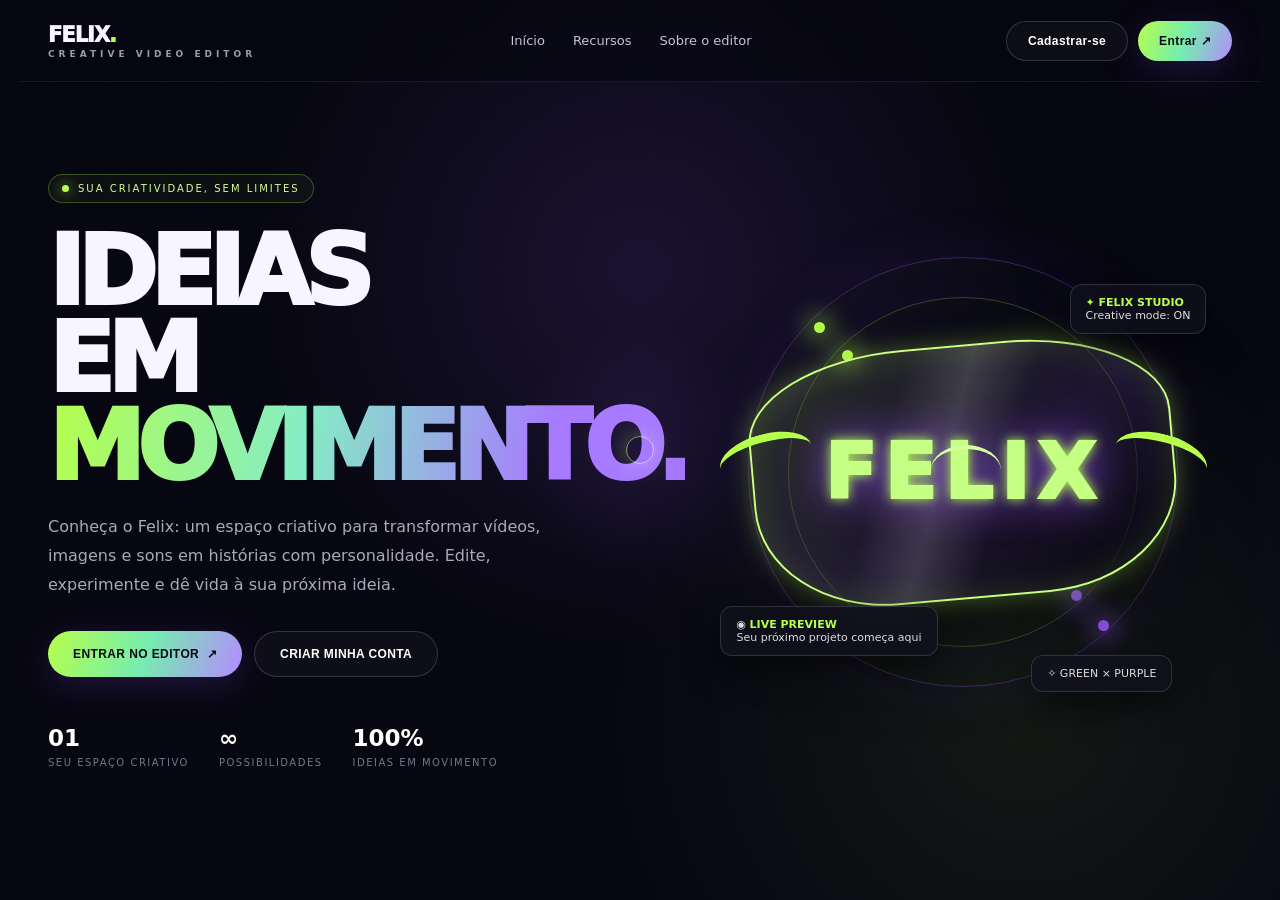
==== commit c17fecbf: "Add files via upload" ====
--- a/index.html
+++ b/index.html
@@ -4,188 +4,15 @@
 <meta charset="utf-8">
 <meta name="viewport" content="width=device-width, initial-scale=1, viewport-fit=cover">
 <title>FELIX — Creative Video Editor</title>
-<style>
-:root{--bg:#030804;--pn:#010802;--pn2:#1a3214;--bd:#1f4d23;--tx:#64ff45;--mt:#80a874;--ac:#108150;--ac2:#015505;--pu:#5cf65c;--pu2:#17a017;--dg:#4dff5c;box-sizing:border-box}
-@media(prefers-color-scheme:light){:root:not([data-theme="dark"]){--bg:#f1edfb;--pn:#fff;--pn2:#f6f2ff;--bd:#d0facf;--tx:#133512;--mt:#61945f;--ac:#0b9d62;--ac2:#c9f5e2;--pu:#6d3fe0;--pu2:#e1d6ff}}
-*{box-sizing:border-box}html,body{height:100%;margin:0}
-body{background:var(--bg);color:var(--tx);font:13px system-ui,-apple-system,Segoe UI,sans-serif;overflow:hidden}
-button,select{background:var(--pn2);color:var(--tx);border:1px solid var(--bd);border-radius:8px;padding:6px 10px;font:inherit;cursor:pointer;transition:.15s}
-button:hover{border-color:var(--ac)}button:active{transform:scale(.97)}
-button.p{background:linear-gradient(135deg,var(--pu),var(--ac));color:#07130e;border:0;font-weight:700}
-button.g{background:var(--pu);border-color:var(--pu);color:#fff}
-button.ic{padding:6px 9px;min-width:32px}button.on{background:var(--pu2);border-color:var(--ac);color:var(--ac)}
-input[type=range]{accent-color:var(--ac);width:100%}
-input[type=text],input[type=number],textarea{background:var(--bg);color:var(--tx);border:1px solid var(--bd);border-radius:7px;padding:6px;font:inherit;width:100%}
-input[type=color]{width:100%;height:30px;border:1px solid var(--bd);border-radius:7px;background:var(--bg);padding:2px}
-.hint{color:var(--mt)}.scr{display:none;height:100%;animation:fi .3s}@keyframes fi{from{opacity:0;transform:translateY(8px)}}
-#home{padding:28px;overflow:auto;background:radial-gradient(900px 400px at 10% -10%,#2f781d55,transparent),radial-gradient(700px 400px at 100% 0,#34f5a022,transparent)}
-#home h1{margin:0 0 4px;font-size:26px;background:linear-gradient(90deg,var(--pu),var(--ac));-webkit-background-clip:text;background-clip:text;color:transparent}
-.grid{display:grid;grid-template-columns:repeat(auto-fill,minmax(220px,1fr));gap:16px;margin-top:18px}
-.card{background:var(--pn);border:1px solid var(--bd);border-radius:14px;overflow:hidden;cursor:pointer;transition:.2s;position:relative}
-.card:hover{transform:translateY(-4px);border-color:var(--ac);box-shadow:0 8px 28px #5cf68a33}
-.cov{aspect-ratio:16/9;background:var(--pn2) center/cover;display:grid;place-items:center;font-size:30px}
-.card .i{padding:10px}.card .d{position:absolute;top:8px;right:8px;opacity:0}.card:hover .d{opacity:1}
-.new{display:grid;place-items:center;min-height:180px;border-style:dashed;color:var(--ac);font-size:15px}
-#ed{display:none;height:100%;grid-template-columns:290px minmax(0,1fr) 300px;grid-template-rows:50px minmax(0,1fr) 372px;grid-template-areas:"top top top" "side prev insp" "tl tl tl"}
-#ed.scr.on2{display:grid}
-header{grid-area:top;display:flex;gap:6px;align-items:center;padding:0 12px;background:var(--pn);border-bottom:1px solid var(--bd);overflow:auto;white-space:nowrap}
-.logo{font-weight:800;background:linear-gradient(90deg,var(--pu),var(--ac));-webkit-background-clip:text;background-clip:text;color:transparent;margin-right:6px}
-#pn{font-weight:700;cursor:pointer;margin-right:auto;padding:4px 8px;border-radius:6px}#pn:hover{background:var(--pn2)}
-.sep{width:1px;height:22px;background:var(--bd);margin:0 4px}
-#side{grid-area:side;background:var(--pn);border-right:1px solid var(--bd);display:flex;flex-direction:column;min-height:0}
-.tabs{display:flex;border-bottom:1px solid var(--bd)}
-.tabs button{flex:1;border:0;border-radius:0;background:none;padding:9px 4px;color:var(--mt);border-bottom:2px solid transparent}
-.tabs button.on{color:var(--ac);border-bottom-color:var(--ac);background:var(--pn2)}
-.pane{padding:10px;overflow:auto;flex:1;min-height:0}
-.pane h4{margin:14px 0 6px;color:var(--ac);font-size:11px;letter-spacing:.08em;text-transform:uppercase}.pane h4:first-child{margin-top:0}
-.mg{display:grid;grid-template-columns:1fr 1fr;gap:8px}
-.mi{position:relative;border:1px solid var(--bd);border-radius:9px;overflow:hidden;background:var(--pn2);cursor:pointer}
-.mi:hover{border-color:var(--ac)}.mi .th{aspect-ratio:16/9;background:#000 center/cover;display:grid;place-items:center;font-size:22px}
-.mi small{display:block;padding:4px 6px;white-space:nowrap;overflow:hidden;text-overflow:ellipsis}
-.mi b{position:absolute;right:4px;top:4px;background:#000a;border-radius:5px;padding:1px 5px;font-size:10px}
-.tp{padding:12px 8px;border:1px solid var(--bd);border-radius:9px;background:var(--pn2);cursor:pointer;text-align:center}.tp:hover{border-color:var(--ac)}
-.fx{position:relative;overflow:hidden;height:56px;border-radius:9px;border:1px solid var(--bd);display:grid;place-items:end start;padding:5px;font-size:11px;cursor:pointer;color:#fff;text-shadow:0 0 4px #000}.fx i{position:absolute;inset:0;background:linear-gradient(135deg,#8b5cf6,#34f5a0,#ff7bd5)}.fx span{position:relative}
-.fx:hover{border-color:#fff}
-.cue{border:1px solid var(--bd);border-radius:9px;padding:6px;margin-bottom:6px;background:var(--pn2)}.cue.cur{border-color:var(--ac)}
-.cue .r{display:flex;gap:4px;margin-bottom:4px}.cue input[type=number]{width:64px;padding:3px}.cue textarea{height:44px;resize:vertical}
-#prev{grid-area:prev;display:flex;flex-direction:column;align-items:center;justify-content:center;padding:10px;gap:8px;min-width:0;min-height:0;background:radial-gradient(600px 300px at 50% 0,#8b5cf622,transparent)}
-.stage{position:relative;max-width:100%;flex:1;min-height:0;display:flex;align-items:center;justify-content:center;width:100%}
-canvas{max-width:100%;max-height:100%;background:#000;border-radius:8px;cursor:move;touch-action:none;box-shadow:0 0 0 1px var(--bd),0 10px 40px #0008}
-#gd{position:absolute;pointer-events:none;border:1px dashed #34f5a099;display:none}
-#gd::after{content:"";position:absolute;inset:10%;border:1px dashed #8b5cf6aa}
-#ctl{display:flex;gap:6px;align-items:center;flex-wrap:wrap;justify-content:center}
-#tm{font:600 14px ui-monospace,Menlo,monospace;color:var(--ac);min-width:150px;text-align:center}
-#insp{grid-area:insp;background:var(--pn);border-left:1px solid var(--bd);display:flex;flex-direction:column;min-height:0}
-#side .pane label,#insp .pane label{display:flex;justify-content:space-between;align-items:center;margin:9px 0 2px;color:var(--mt)}
-#side .pane label output,#insp .pane label output{color:var(--ac);font-family:ui-monospace,monospace;font-size:11px}
-#insp select{width:100%}
-.two{display:grid;grid-template-columns:1fr 1fr;gap:6px}
-.kfrow{display:flex;gap:4px;align-items:center;margin:4px 0;padding:4px;border:1px solid var(--bd);border-radius:8px;background:var(--pn2)}
-.kfrow a{flex:1;color:var(--ac);cursor:pointer;text-decoration:none}
-.kfrow select{width:auto;padding:2px}
-#tlbox{grid-area:tl;display:flex;flex-direction:column;border-top:1px solid var(--bd);background:var(--pn);min-height:0}
-#tlbar{display:flex;gap:6px;align-items:center;padding:5px 10px;border-bottom:1px solid var(--bd)}
-#tlmain{flex:1;display:flex;min-height:0}
-#heads{flex:0 0 96px;border-right:1px solid var(--bd);padding-top:26px;overflow:hidden;background:var(--pn2)}
-.hd{border-bottom:1px solid var(--bd);padding:2px 6px;overflow:hidden;font-size:11px;color:var(--mt);display:flex;flex-direction:column;gap:3px}
-.hd div{display:flex;gap:3px}.hd button{padding:0 5px;font-size:11px;border-radius:5px}
-.hd.kh{height:34px}
-#tlw{flex:1;overflow:auto;position:relative;min-width:0}
-#tl{position:relative;min-height:100%;user-select:none}
-.rl{position:sticky;top:0;height:26px;border-bottom:1px solid var(--bd);font-size:10px;color:var(--mt);cursor:pointer;touch-action:none;background:var(--pn);z-index:6}
-.rl i{position:absolute;top:0;border-left:1px solid var(--bd);padding-left:3px;height:26px;pointer-events:none;font-style:normal}
-.row{position:absolute;left:0;border-bottom:1px solid var(--bd);pointer-events:none}
-.row.alt{background:#8b5cf610}
-.cl,.tx{position:absolute;height:36px;border-radius:8px;overflow:hidden;cursor:grab;touch-action:none;display:flex}
-.cl{border:1px solid var(--pu);background:var(--pu2)}.cl.au{background:repeating-linear-gradient(90deg,#34f5a066 0 2px,transparent 2px 5px),var(--ac2);border-color:var(--ac)}.cl.gi{border-color:#ff7bd5}
-.cl img{height:100%;object-fit:cover;pointer-events:none;flex:none}
-.cl span,.tx span{position:absolute;left:8px;top:3px;font-size:10px;color:#fff;text-shadow:0 0 3px #000;pointer-events:none;white-space:nowrap}
-.tx{background:linear-gradient(135deg,#6d3fe0,#8b5cf6);color:#fff;height:26px;border:1px solid #c4b0ff}.tx.sb{background:linear-gradient(135deg,#0f7a52,#34f5a0);color:#04130c;border-color:#b9ffe0}.tx.sb span{color:#04130c;text-shadow:none}
-.sel{outline:2px solid #fff;z-index:2}.lk{opacity:.5}
-u{position:absolute;top:0;bottom:0;width:9px;background:rgba(255,255,255,.5);cursor:ew-resize;z-index:3}u[data-h=l]{left:0}u[data-h=r]{right:0}
-.kf{position:absolute;bottom:1px;font-size:9px;color:#ffe45e;transform:translateX(-50%);pointer-events:none}
-.kd{position:absolute;top:50%;width:12px;height:12px;margin:-6px 0 0 -6px;background:#ffe45e;border:1px solid #000;transform:rotate(45deg);cursor:ew-resize;z-index:4}
-.kd.on{background:#fff;outline:2px solid var(--ac)}
-.kl{position:absolute;left:0;height:30px;border-bottom:1px solid var(--bd)}.kl .bar{position:absolute;top:13px;height:4px;border-radius:3px;background:var(--bd)}
-#ph{position:absolute;top:0;bottom:0;width:2px;background:var(--dg);pointer-events:none;z-index:7}
-#ph::before{content:"";position:absolute;top:0;left:-6px;border:7px solid transparent;border-top-color:var(--dg);border-bottom:0}
-#md{position:fixed;inset:0;background:rgba(5,0,15,.65);display:none;align-items:center;justify-content:center;z-index:99}
-.box{background:var(--pn);border:1px solid var(--bd);border-radius:14px;padding:18px;min-width:300px;max-width:420px;animation:fi .2s;box-shadow:0 20px 60px #000a}
-.box input{margin:6px 0 12px}
-#toast{position:fixed;bottom:18px;left:50%;transform:translateX(-50%);background:var(--pu);color:#fff;padding:8px 16px;border-radius:20px;opacity:0;pointer-events:none;transition:.25s;z-index:120}#toast.on{opacity:1}
-@media(max-width:980px){#ed{grid-template-columns:230px minmax(0,1fr) 250px}}
-@media(max-width:760px){#ed{grid-template-columns:1fr;grid-template-rows:50px 240px 200px 260px 340px;grid-template-areas:"top" "prev" "side" "insp" "tl";overflow:auto}body{overflow:auto}}
-.kb{padding:0 4px;margin-right:4px;border:0;background:none;color:var(--mt);font-size:13px;line-height:1}.kb:hover{color:var(--ac)}.kb.on{color:#ffe45e}.kb.at{color:#fff;text-shadow:0 0 6px #ffe45e}
-#bx{position:absolute;pointer-events:none;border:2px solid var(--ac);display:none;z-index:4;box-sizing:border-box}
-#bx i{position:absolute;width:14px;height:14px;background:#fff;border:2px solid var(--ac);border-radius:4px;pointer-events:auto;touch-action:none}
-#bx i[data-c=nw]{left:-8px;top:-8px;cursor:nwse-resize}#bx i[data-c=ne]{right:-8px;top:-8px;cursor:nesw-resize}#bx i[data-c=se]{right:-8px;bottom:-8px;cursor:nwse-resize}#bx i[data-c=sw]{left:-8px;bottom:-8px;cursor:nesw-resize}
-#ie{position:fixed;inset:0;background:var(--bg);z-index:150;display:none;flex-direction:column}
-.ieh{display:flex;gap:6px;align-items:center;padding:8px 12px;border-bottom:1px solid var(--bd);background:var(--pn)}.iew{flex:1;display:flex;min-height:0}
-#iet{width:56px;border-right:1px solid var(--bd);background:var(--pn);display:flex;flex-direction:column;gap:6px;padding:8px;align-items:center}
-#iet button{width:38px;height:38px;padding:0;font-size:17px}#iet button.on,.ietabs button.on{background:var(--ac);color:#04201d;border-color:var(--ac)}
-.iec{flex:1;position:relative;display:flex;align-items:center;justify-content:center;min-width:0;overflow:hidden;background:repeating-conic-gradient(#8883 0 25%,#0000 0 50%) 0 0/16px 16px}
-#ic{max-width:calc(100% - 24px);max-height:calc(100% - 24px);box-shadow:0 4px 30px #0008;touch-action:none}
-#icr{position:absolute;display:none;border:1px dashed #fff;box-shadow:0 0 0 9999px #0007;pointer-events:none}
-#iep{width:300px;border-left:1px solid var(--bd);background:var(--pn);overflow:auto;padding:10px}
-#iep label{display:flex;justify-content:space-between;margin:8px 0 2px;color:var(--mt)}#iep input[type=range],#iep select,#iep input[type=text]{width:100%}#iep h4{margin:12px 0 0}
-#ih{width:100%;height:64px;background:var(--bg);border-radius:6px}.ietabs{display:flex;gap:4px;margin:8px 0;flex-wrap:wrap}
-.chips button.on{background:var(--ac);color:#04201d;border-color:var(--ac)}
-
-/* ===== FELIX PORTFOLIO LANDING ===== */
-:root{--felix-green:#b6ff4a;--felix-purple:#9b5cff;--felix-bg:#070711;--felix-card:#111120}
-body{overflow:hidden}
-#portfolio{position:fixed;inset:0;z-index:300;background:var(--felix-bg);color:#f7f5ff;overflow:auto;font-family:Inter,system-ui,sans-serif;isolation:isolate}
-#portfolio *{box-sizing:border-box}
-#portfolio:before{content:"";position:fixed;inset:0;z-index:-2;pointer-events:none;background:radial-gradient(700px circle at var(--mx,50%) var(--my,30%),#9b5cff22,transparent 55%),radial-gradient(700px circle at 80% 80%,#b6ff4a12,transparent 60%),#070711}
-#portfolio:after{content:"";position:fixed;inset:0;z-index:-1;pointer-events:none;opacity:.14;background-image:linear-gradient(#ffffff0c 1px,transparent 1px),linear-gradient(90deg,#ffffff0c 1px,transparent 1px);background-size:54px 54px;mask-image:linear-gradient(to bottom,black,transparent 90%)}
-.f-nav{height:82px;display:flex;align-items:center;justify-content:space-between;max-width:1240px;margin:auto;padding:0 28px;position:sticky;top:0;z-index:5;backdrop-filter:blur(18px);background:#070711a8;border-bottom:1px solid #ffffff12}
-.f-brand{font-size:21px;font-weight:950;letter-spacing:-1px}.f-brand span{color:var(--felix-green)}.f-brand small{display:block;font-size:9px;letter-spacing:4px;color:#9c9bad;font-weight:600;margin-top:2px}
-.f-navlinks{display:flex;gap:28px;align-items:center}.f-navlinks a{color:#c7c4d7;text-decoration:none;font-size:13px;transition:.25s}.f-navlinks a:hover{color:var(--felix-green)}
-.f-actions{display:flex;gap:10px}.f-btn{border:1px solid #ffffff28;border-radius:999px;padding:12px 21px;color:white;background:#ffffff08;font-weight:750;font-size:12px;letter-spacing:.4px;cursor:pointer;transition:transform .25s,box-shadow .25s,border-color .25s}.f-btn:hover{transform:translateY(-3px);border-color:var(--felix-green);box-shadow:0 8px 30px #b6ff4a20}.f-btn.primary{border:0;color:#090910;background:linear-gradient(110deg,var(--felix-green),#75edb0 50%,#b58aff);box-shadow:0 8px 35px #9b5cff30}
-.f-hero{max-width:1240px;margin:auto;min-height:690px;padding:92px 28px 80px;display:grid;grid-template-columns:1.05fr .95fr;align-items:center;gap:35px;position:relative}
-.f-eyebrow{display:inline-flex;gap:9px;align-items:center;border:1px solid #b6ff4a45;border-radius:99px;padding:8px 13px;color:#d6ff9a;font-size:10px;letter-spacing:2px;text-transform:uppercase;background:#b6ff4a0a}
-.f-dot{width:7px;height:7px;border-radius:50%;background:var(--felix-green);box-shadow:0 0 14px var(--felix-green);animation:fdot 1.5s infinite}
-@keyframes fdot{50%{opacity:.35;transform:scale(.65)}}
-.f-hero h1{font-size:clamp(56px,7.5vw,104px);line-height:.91;letter-spacing:-7px;margin:26px 0 22px;font-weight:950}
-.f-hero h1 .grad{background:linear-gradient(100deg,var(--felix-green),#85edc5 40%,#a77aff 78%);-webkit-background-clip:text;background-clip:text;color:transparent}
-.f-lead{max-width:520px;color:#aaa8bc;font-size:16px;line-height:1.8}
-.f-herocta{display:flex;gap:12px;margin-top:32px;flex-wrap:wrap}.f-herocta .f-btn{padding:15px 25px}
-.f-stats{display:flex;gap:30px;margin-top:48px}.f-stat strong{display:block;font-size:23px;color:#fff}.f-stat span{font-size:10px;letter-spacing:1.5px;color:#77758d;text-transform:uppercase}
-.f-visual{height:510px;position:relative;display:grid;place-items:center;perspective:900px}
-.f-orbit{position:absolute;width:min(42vw,430px);aspect-ratio:1;border:1px solid #9b5cff55;border-radius:50%;box-shadow:0 0 65px #9b5cff16,inset 0 0 65px #b6ff4a0b;animation:orbit 22s linear infinite}
-.f-orbit:before,.f-orbit:after{content:"";position:absolute;width:11px;height:11px;border-radius:50%;background:var(--felix-green);box-shadow:0 0 25px 6px #b6ff4a88;top:15%;left:15%}
-.f-orbit:after{top:auto;left:auto;bottom:13%;right:16%;background:var(--felix-purple);box-shadow:0 0 25px 6px #9b5cff99}
-.f-orbit.o2{width:min(34vw,350px);border-color:#b6ff4a40;animation:orbit 16s linear infinite reverse}
-@keyframes orbit{to{transform:rotate(360deg)}}
-.f-glass{width:min(100%,470px);aspect-ratio:1.22;position:relative;display:grid;place-items:center;transform-style:preserve-3d;animation:float 5s ease-in-out infinite;filter:drop-shadow(0 30px 45px #000b)}
-@keyframes float{0%,100%{transform:translateY(0) rotateX(3deg) rotateY(-8deg)}50%{transform:translateY(-17px) rotateX(-3deg) rotateY(8deg)}}
-.f-lens{position:absolute;inset:17% 5%;border:2px solid #c9ff85;border-radius:38% 38% 32% 32% / 32% 32% 42% 42%;background:linear-gradient(145deg,#b6ff4a22,#9b5cff24 55%,#05050cdd);box-shadow:inset 0 0 35px #b6ff4a24,0 0 24px #b6ff4a55;transform:rotate(-5deg);overflow:hidden}
-.f-lens:before{content:"";position:absolute;inset:-60%;background:linear-gradient(110deg,transparent 42%,#ffffff25 48%,transparent 54%);animation:shine 5s ease-in-out infinite}
-@keyframes shine{0%,25%{transform:translateX(-40%) rotate(15deg)}75%,100%{transform:translateX(40%) rotate(15deg)}}
-.f-lens:after{content:"FELIX";position:absolute;inset:0;display:grid;place-items:center;font-size:clamp(44px,6vw,76px);font-weight:1000;letter-spacing:8px;color:#c5ff83;text-shadow:0 0 12px #b6ff4a,0 0 45px #9b5cff;transform:rotate(5deg)}
-.f-bridge{position:absolute;top:43%;left:43%;width:15%;height:13%;border-top:4px solid #d5ff9e;border-radius:50%;z-index:2}
-.f-arm{position:absolute;top:40%;width:20%;height:12%;border-top:8px solid #b6ff4a;border-radius:50%;z-index:2}.f-arm.left{left:-2%;transform:rotate(-15deg)}.f-arm.right{right:-2%;transform:rotate(15deg)}
-.f-chip{position:absolute;padding:11px 15px;border-radius:12px;border:1px solid #ffffff24;background:#11111dcc;backdrop-filter:blur(14px);font-size:11px;color:#ddd;box-shadow:0 12px 35px #0008;animation:chipfloat 4s ease-in-out infinite}
-.f-chip b{color:var(--felix-green)}.f-chip.c1{top:13%;right:0}.f-chip.c2{bottom:14%;left:0;animation-delay:-1.7s}.f-chip.c3{bottom:7%;right:7%;animation-delay:-2.5s}
-@keyframes chipfloat{50%{transform:translateY(-10px) rotate(2deg)}}
-.f-section{max-width:1240px;margin:auto;padding:100px 28px}
-.f-section-head{text-align:center;margin-bottom:48px}.f-kicker{font-size:10px;letter-spacing:3px;color:var(--felix-green);text-transform:uppercase}.f-section h2{font-size:clamp(34px,5vw,58px);letter-spacing:-2px;margin:13px 0}.f-section-head p{color:#9694aa;max-width:600px;margin:auto;line-height:1.7}
-.f-cards{display:grid;grid-template-columns:repeat(3,1fr);gap:18px}
-.f-card{padding:28px;border-radius:22px;border:1px solid #ffffff14;background:linear-gradient(145deg,#171729dd,#0d0d18dd);min-height:220px;position:relative;overflow:hidden;transition:transform .3s,border-color .3s,box-shadow .3s;transform-style:preserve-3d}
-.f-card:before{content:"";position:absolute;width:180px;height:180px;border-radius:50%;background:var(--glow,#9b5cff);filter:blur(75px);opacity:.13;right:-80px;top:-80px;transition:.4s}
-.f-card:hover{border-color:#b6ff4a66;box-shadow:0 20px 60px #0006}.f-card:hover:before{opacity:.35}
-.f-icon{width:48px;height:48px;border-radius:14px;display:grid;place-items:center;background:linear-gradient(135deg,#b6ff4a22,#9b5cff33);border:1px solid #ffffff20;font-size:22px;margin-bottom:22px}
-.f-card h3{margin:0 0 10px;font-size:18px}.f-card p{color:#9694aa;line-height:1.7;font-size:13px;margin:0}
-.f-showcase{display:grid;grid-template-columns:1fr 1fr;gap:22px;align-items:stretch}
-.f-showcase .f-card{min-height:310px}.f-demo{height:150px;margin-top:22px;border-radius:13px;background:linear-gradient(130deg,#b6ff4a1c,#9b5cff24);border:1px solid #ffffff15;display:flex;align-items:center;justify-content:center;gap:8px;overflow:hidden}
-.f-demo span{height:70%;width:13%;border-radius:8px;background:linear-gradient(180deg,var(--felix-green),#9b5cff);animation:bars 1.2s ease-in-out infinite alternate}.f-demo span:nth-child(2){animation-delay:.2s}.f-demo span:nth-child(3){animation-delay:.4s}.f-demo span:nth-child(4){animation-delay:.6s}.f-demo span:nth-child(5){animation-delay:.8s}
-@keyframes bars{to{height:25%;filter:hue-rotate(50deg)}}
-.f-cta{max-width:1184px;margin:40px auto 100px;padding:58px 30px;border:1px solid #b6ff4a40;border-radius:28px;text-align:center;background:radial-gradient(500px circle at 20% 0,#b6ff4a18,transparent),radial-gradient(500px circle at 90% 100%,#9b5cff22,transparent),#11111c}
-.f-cta h2{font-size:clamp(32px,5vw,54px);margin:0 0 14px;letter-spacing:-2px}.f-cta p{color:#a6a3b7;margin:0 auto 25px;max-width:540px;line-height:1.7}
-.f-footer{border-top:1px solid #ffffff12;padding:28px;text-align:center;color:#77758d;font-size:11px;letter-spacing:1px}
-.f-reveal{opacity:0;transform:translateY(35px);transition:opacity .8s ease,transform .8s cubic-bezier(.2,.7,.2,1)}.f-reveal.visible{opacity:1;transform:translateY(0)}
-.f-cursor{position:fixed;z-index:20;pointer-events:none;left:0;top:0;width:28px;height:28px;border:1px solid #b6ff4a99;border-radius:50%;transform:translate(-50%,-50%);mix-blend-mode:screen;transition:width .2s,height .2s,background .2s;box-shadow:0 0 20px #b6ff4a55}
-.f-cursor-glow{position:fixed;z-index:-1;pointer-events:none;width:260px;height:260px;left:0;top:0;border-radius:50%;background:radial-gradient(circle,#9b5cff19,transparent 68%);transform:translate(-50%,-50%)}
-.f-modal{position:fixed;inset:0;z-index:30;background:#05050bdc;backdrop-filter:blur(14px);display:none;align-items:center;justify-content:center;padding:20px}.f-modal.open{display:flex}
-.f-modalbox{width:min(100%,430px);padding:32px;border:1px solid #b6ff4a55;border-radius:23px;background:#11111e;box-shadow:0 25px 90px #000b;animation:modalpop .35s cubic-bezier(.2,.8,.2,1)}
-@keyframes modalpop{from{opacity:0;transform:scale(.92) translateY(20px)}to{opacity:1;transform:none}}
-.f-modalbox h3{font-size:27px;margin:0 0 7px}.f-modalbox p{color:#9997ad;font-size:13px;line-height:1.6;margin:0 0 20px}
-.f-modalbox label{display:block;font-size:11px;color:#c9c5dc;margin:13px 0 6px}.f-modalbox input{width:100%;padding:13px 14px;border:1px solid #ffffff20;border-radius:10px;background:#090912;color:white;outline:none}.f-modalbox input:focus{border-color:var(--felix-green);box-shadow:0 0 0 3px #b6ff4a16}
-.f-modalbox .f-btn{width:100%;margin-top:18px}.f-close{float:right;border:0;background:none;color:#aaa;font-size:22px;cursor:pointer}
-.f-note{font-size:10px!important;color:#77758d!important;margin-top:14px!important}
-@media(max-width:850px){.f-navlinks{display:none}.f-hero{grid-template-columns:1fr;padding-top:65px;text-align:center}.f-lead{margin:auto}.f-herocta,.f-stats{justify-content:center}.f-visual{height:400px}.f-orbit{width:340px}.f-orbit.o2{width:275px}.f-cards{grid-template-columns:1fr 1fr}.f-showcase{grid-template-columns:1fr}}
-@media(max-width:560px){.f-nav{padding:0 17px;height:70px}.f-actions{gap:6px}.f-btn{padding:10px 13px}.f-hero{padding:55px 18px 30px}.f-hero h1{letter-spacing:-4px;font-size:58px}.f-lead{font-size:14px}.f-stats{gap:17px}.f-stat strong{font-size:19px}.f-visual{height:320px}.f-orbit{width:270px}.f-orbit.o2{width:220px}.f-chip{font-size:9px;padding:8px}.f-section{padding:65px 18px}.f-cards{grid-template-columns:1fr}.f-cta{margin:20px 16px 65px;padding:42px 20px}.f-cursor,.f-cursor-glow{display:none}}
-
-</style>
+<link rel="stylesheet" href="style.css">
 </head>
 <body>
-
 <div id="portfolio">
   <div class="f-cursor" id="fCursor"></div><div class="f-cursor-glow" id="fGlow"></div>
   <nav class="f-nav">
     <div class="f-brand">FELIX<span>.</span><small>CREATIVE VIDEO EDITOR</small></div>
     <div class="f-navlinks"><a href="#f-home">Início</a><a href="#f-tools">Recursos</a><a href="#f-about">Sobre o editor</a></div>
-    <div class="f-actions"><button class="f-btn" onclick="fOpenSignup()">Cadastrar-se</button><button class="f-btn primary" onclick="fEnter()">Entrar ↗</button></div>
+    <div class="f-actions"><button class="f-btn" onclick="fOpenSignup()">Cadastrar-se</button><button class="f-btn primary" onclick="fEnter()">Entrar ↗</button><button class="f-btn f-burger" aria-label="Menu" onclick="document.querySelector('.f-navlinks').classList.toggle('open')">☰</button></div>
   </nav>
   <main>
     <section class="f-hero" id="f-home">
@@ -225,552 +52,8 @@
   <div class="f-modal" id="fSignup" onclick="if(event.target===this)fCloseSignup()"><div class="f-modalbox"><button class="f-close" onclick="fCloseSignup()">×</button><div class="f-kicker">BEM-VINDO AO FELIX</div><h3>Crie sua conta.</h3><p>Prepare seu espaço criativo para começar a editar.</p><form onsubmit="fSignupSubmit(event)"><label for="fName">Nome</label><input id="fName" required placeholder="Como podemos chamar você?"><label for="fEmail">E-mail</label><input id="fEmail" type="email" required placeholder="voce@email.com"><label for="fPass">Senha</label><input id="fPass" type="password" minlength="6" required placeholder="Mínimo de 6 caracteres"><button class="f-btn primary" type="submit">CADASTRAR-SE ↗</button></form><p class="f-note">Protótipo visual: o cadastro ainda não cria uma conta real. É necessária integração com um serviço de autenticação para ativar o acesso seguro.</p></div></div>
 </div>
 
-<div id="home" class="scr"><h1> Studio de Vídeo</h1><div class="hint">Seus projetos ficam salvos neste navegador.</div><div class="grid" id="grid"></div></div>
-<div id="ed" class="scr">
-<header>
-<span class="logo">TX_EDITION</span><button onclick="back()">← Projetos</button><span id="pn" title="Renomear"></span>
-<button class="ic" onclick="undo(-1)" title="Desfazer (Ctrl+Z)">↶</button><button class="ic" onclick="undo(1)" title="Refazer (Ctrl+Y)">↷</button><span class="sep"></span>
-<button onclick="fi.click()">＋ Importar</button><button onclick="addText()">T Texto</button><button onclick="tab('sub')">💬 Legendas</button><button onclick="ieStart()" title="Editor de imagem (ajustes, curvas, corte, pincel...)">🖌 Imagem</button><span class="sep"></span>
-<select id="ar" onchange="setAr();save()"><option>16:9</option><option>9:16</option><option>1:1</option><option>4:5</option></select>
-<button class="ic" onclick="help()" title="Atalhos">?</button><button class="p" id="ex" onclick="exp()">⬇ Exportar</button>
-<input type="file" id="fi" accept="video/*,image/*,audio/*,.gif" multiple hidden>
-</header>
-<aside id="side"><div class="tabs" id="stabs"></div><div class="pane" id="spane"></div></aside>
-<section id="prev"><div class="stage" id="stage"><canvas id="cv" width="1280" height="720"></canvas><div id="gd"></div><div id="bx"><i data-c="nw"></i><i data-c="ne"></i><i data-c="se"></i><i data-c="sw"></i></div></div>
-<div id="ctl"><button class="ic" onclick="t=0" title="Início">⏮</button><button class="ic" onclick="step(-1)" title="−1 frame">◀|</button><button class="ic p" id="pp" onclick="toggle()">▶</button><button class="ic" onclick="step(1)" title="+1 frame">|▶</button>
-<span id="tm">00:00:00 / 00:00:00</span><button class="ic" id="lp" onclick="loop=!loop;this.classList.toggle('on',loop)" title="Repetir">🔁</button><button class="ic" id="gb" onclick="guides()" title="Guias de segurança">▦</button><button class="ic" onclick="shot()" title="Salvar frame">📷</button><button class="ic" onclick="fs2()" title="Tela cheia">⛶</button></div></section>
-<aside id="insp"><div class="tabs" id="itabs"></div><div class="pane" id="ipane"></div></aside>
-<section id="tlbox"><div id="tlbar"><button onclick="split()">✂ Dividir</button><button onclick="dup()">⧉ Duplicar</button><button onclick="del()">🗑 Apagar</button><button onclick="addKfBtn()">◆ Keyframe</button><span class="sep"></span>
-<button id="snb" class="on ic" onclick="snap=!snap;this.classList.toggle('on',snap)" title="Ímã">🧲</button><label class="hint">Zoom <input type="range" min="15" max="220" value="50" style="width:120px" oninput="zoom=+this.value;rTL()"></label><span style="flex:1"></span><span class="hint" id="info"></span></div>
-<div id="tlmain"><div id="heads"></div><div id="tlw"><div id="tl"></div></div></div></section>
-</div>
-<div id="ie"><div class="ieh"><b>Editor de imagem</b><button onclick="$('ief').click()">📂 Abrir</button><button onclick="ieUndo(-1)" title="Desfazer">↶</button><button onclick="ieUndo(1)" title="Refazer">↷</button><button onpointerdown="IE.before=1;ieR()" onpointerup="IE.before=0;ieR()" onpointerleave="if(IE.before){IE.before=0;ieR()}">👁 Antes</button><span style="flex:1"></span><button onclick="ieSave()">⬇ PNG</button><button class="p" onclick="ieApply()">✔ Aplicar ao projeto</button><button onclick="$('ie').style.display='none'">✕</button><input type="file" id="ief" accept="image/*" hidden></div>
-<div class="iew"><div id="iet"></div><div class="iec"><canvas id="ic"></canvas><div id="icr"></div></div><div id="iep"></div></div></div>
-<div id="md"></div><div id="toast"></div>
-<script>
-const $=id=>document.getElementById(id),cv=$('cv'),ctx=cv.getContext('2d');
-const nid=()=>Math.random().toString(36).slice(2,9),esc=s=>String(s).replace(/[&<>"]/g,c=>({'&':'&amp;','<':'&lt;','>':'&gt;','"':'&quot;'}[c]));
-const ls={g:k=>{try{return localStorage.getItem(k)}catch(e){return null}},s:(k,v)=>{try{localStorage.setItem(k,v)}catch(e){}},d:k=>{try{localStorage.removeItem(k)}catch(e){}},k:()=>{try{return Object.keys(localStorage)}catch(e){return[]}}};
-const db=new Promise(r=>{try{const q=indexedDB.open('ve',1);q.onupgradeneeded=()=>q.result.createObjectStore('m');q.onsuccess=()=>r(q.result);q.onerror=()=>r(null)}catch(e){r(null)}});
-const idb=async(m,...a)=>{const d=await db;if(!d)return;return new Promise(r=>{const q=d.transaction('m',m=='get'?'readonly':'readwrite').objectStore('m')[m](...a);q.onsuccess=()=>r(q.result);q.onerror=()=>r()})};
-let P,clips=[],texts=[],media={},els={},sel=null,t=0,playing=false,zoom=50,loop=false,snap=true,last=performance.now(),exporting=false,inEd=false,W=1280,H=720,AC,mdest,hist=[],hi=-1,drag=null,cd=null,rec,chunks=[],ke='smooth',stab='media',itab='mover',subStop=null,FPS=30,lay=[];
-const len=c=>(c.out-c.in)/c.speed,total=()=>Math.max(0,...clips.map(c=>c.st+len(c)),...texts.map(x=>x.start+x.dur));
-const fmt=s=>Math.floor(s/60)+':'+String(Math.floor(s%60)).padStart(2,'0'),z2=n=>String(n).padStart(2,'0');
-const tc=s=>z2(Math.floor(s/60))+':'+z2(Math.floor(s%60))+':'+z2(Math.floor(s%1*FPS)),clamp=x=>Math.max(0,Math.min(total(),x));
-const toast=m=>{const e=$('toast');e.textContent=m;e.classList.add('on');clearTimeout(toast.h);toast.h=setTimeout(()=>e.classList.remove('on'),2200)};
-/* ---------- constantes ---------- */
-const F=()=>({b:100,c:100,s:100,bl:0,g:0,se:0,h:0}),FK=['b','c','s','bl','g','se','h'];
-const fs=f=>`brightness(${f.b}%) contrast(${f.c}%) saturate(${f.s}%) blur(${f.bl}px) grayscale(${f.g}%) sepia(${f.se}%) hue-rotate(${f.h||0}deg)`;
-const PR={Original:[100,100,100,0,0,0,0],'Vívido':[105,115,150,0,0,0,0],'P&B':[100,110,0,0,100,0,0],Vintage:[105,90,80,0,0,60,0],'Dramático':[90,150,110,0,0,0,0],Suave:[110,90,100,1.5,0,0,0],Cyber:[105,125,160,0,0,0,260],Sonho:[115,92,125,1,0,12,320],Frio:[100,105,110,0,0,0,180],Quente:[105,105,120,0,0,25,350]};
-const AN=(k,p)=>{p=p*p*(3-2*p);const r=[1,1,0,0,1];if(['fade','zoom','slide','up'].includes(k))r[0]=p;if(k=='zoom')r[1]=.5+.5*p;if(k=='slide')r[2]=(p-1)*.3;if(k=='up')r[3]=(1-p)*.25;if(k=='pop')r[1]=.3+.7*Math.min(1,p*1.15),r[0]=p;if(k=='wipe')r[4]=p;return r};
-const OP=[['none','Nenhuma'],['fade','Fade'],['zoom','Zoom'],['slide','Deslizar'],['up','Subir'],['pop','Pop'],['wipe','Cortina']];
-const BM=[['source-over','Normal'],['screen','Tela'],['multiply','Multiplicar'],['overlay','Sobrepor'],['lighten','Clarear'],['darken','Escurecer'],['difference','Diferença']];
-const EZ=[['smooth','Suave'],['linear','Linear'],['in','Acelerar'],['out','Desacelerar'],['hold','Degrau']];
-const EA={linear:p=>p,smooth:p=>p*p*(3-2*p),in:p=>p*p,out:p=>1-(1-p)*(1-p),hold:()=>0};
-const FONTS=[['sans-serif','Padrão'],['Impact, Haettenschweiler, sans-serif','Impacto'],['Georgia, serif','Serifada'],["'Courier New', monospace",'Mono'],["'Trebuchet MS', sans-serif",'Trebuchet'],["'Comic Sans MS', cursive",'Casual'],['Verdana, sans-serif','Verdana']];
-const KPC=['x','y','sc','rot','op'],KPT=['x','y','size','rot','op'],KL={x:'X',y:'Y',sc:'Escala',size:'Tamanho',rot:'Rotação',op:'Opacidade'};
-const ROWS=[2,1,0,3,4],RN={2:'V3',1:'V2',0:'V1',3:'A1',4:'A2'},RH=42,TH=30,RUL=26;
-const isA=c=>c.type=='audio',isTx=o=>texts.includes(o),kp=o=>isTx(o)?KPT:KPC,st0=o=>isTx(o)?o.start:o.st,ln=o=>isTx(o)?o.dur:len(o);
-const SUBD={size:44,color:'#ffffff',bg:'#000000',bga:.6,y:.88,up:0,sk:'#000000',sw:4};
-const TD=s=>({text:'Seu texto',start:s,dur:3,x:.5,y:.8,size:56,color:'#ffffff',font:'sans-serif',wt:700,it:0,up:0,sk:'#000000',sw:6,bg:'#000000',bga:0,sh:0,rot:0,op:1,ai:'fade',ao:'none',kf:[]});
-const TPS=[['Título',{size:96,wt:800,y:.5,sw:8}],['Subtítulo',{size:48,y:.62}],['Neon',{size:80,color:'#34f5a0',sh:28,sw:0,font:'Impact, Haettenschweiler, sans-serif',y:.5}],['Roxo',{size:80,color:'#ffffff',sk:'#8b5cf6',sw:14,y:.5,font:'Impact, Haettenschweiler, sans-serif'}],['Tarja',{size:44,bga:.85,bg:'#6d3fe0',sw:0,y:.84}],['Máquina',{size:56,ai:'type',font:"'Courier New', monospace",y:.5}]];
-/* ---------- keyframes ---------- */
-function kfAt(o,u){const k=o.kf;if(!k||!k.length)return o;if(u<=k[0].u)return k[0];const L=k[k.length-1];if(u>=L.u)return L;let i=0;while(i<k.length-2&&k[i+1].u<u)i++;
- const a=k[i],b=k[i+1],p=(EA[a.e]||EA.smooth)((u-a.u)/(b.u-a.u)),r={};kp(o).forEach(q=>r[q]=a[q]+(b[q]-a[q])*p);return r}
-const gv=(o,p)=>{const k=o.kf&&o.kf.length;return k&&kp(o).includes(p)?kfAt(o,t-st0(o))[p]:o[p]};
-function setKf(o,over){const u=Math.max(0,Math.min(ln(o),t-st0(o))),c=kfAt(o,u),old=(o.kf||[]).find(x=>Math.abs(x.u-u)<.05),k={u,e:old?old.e:ke};kp(o).forEach(q=>k[q]=c[q]);Object.assign(k,over);
- o.kf=(o.kf||[]).filter(x=>Math.abs(x.u-u)>=.05);o.kf.push(k);o.kf.sort((a,b)=>a.u-b.u)}
-function addKfBtn(){if(!sel){toast('Selecione um clipe ou texto');return}const o=sel.o;if(t<st0(o)-.02||t>st0(o)+ln(o)+.02){toast('Mova o cursor para dentro do item selecionado');return}
- const has=o.kf&&o.kf.some(x=>Math.abs(x.u-(t-st0(o)))<.05);if(has){o.kf=o.kf.filter(x=>Math.abs(x.u-(t-st0(o)))>=.05)}else setKf(o,{});commit();rTL();rIn()}
-function delKf(i){sel.o.kf.splice(i,1);commit();rTL();rIn()}
-function goKf(i){t=clamp(st0(sel.o)+sel.o.kf[i].u);rIn()}
-function jk(d){if(!sel||!sel.o.kf||!sel.o.kf.length)return;const s=st0(sel.o),ts=sel.o.kf.map(k=>s+k.u),n=d>0?ts.find(x=>x>t+.02):[...ts].reverse().find(x=>x<t-.02);if(n!=null){playing=false;t=clamp(n);rIn()}}
-function clrKf(){if(!sel)return;const o=sel.o,v=kfAt(o,t-st0(o));if(o.kf&&o.kf.length)kp(o).forEach(q=>o[q]=v[q]);o.kf=[];commit();rTL();rIn()}
-function setEz(i,v){sel.o.kf[i].e=v;commit()}
-function splitKf(o,u){const k=o.kf||[];if(!k.length)return[[],[]];const v=kfAt(o,u),mk2=(x,uu)=>{const r={u:uu,e:x};kp(o).forEach(q=>r[q]=v[q]);return r};let e='smooth';for(const a of k)if(a.u<=u)e=a.e;
- return[[...k.filter(a=>a.u<u-.01).map(a=>({...a})),mk2(e,u)],[mk2(e,0),...k.filter(a=>a.u>u+.01).map(a=>({...a,u:a.u-u}))]]}
-/* ---------- gif ---------- */
-function lzw(mc,data,n){const clr=1<<mc,eoi=clr+1,pre=new Uint16Array(4096),suf=new Uint8Array(4096),stk=new Uint8Array(4097),out=new Uint8Array(n);
- let cs=mc+1,nx=eoi+1,mask=(1<<cs)-1,bits=0,bc=0,di=0,op=0,old=-1,first=0;for(let i=0;i<clr;i++)suf[i]=i;
- while(op<n){while(bc<cs&&di<data.length){bits|=data[di++]<<bc;bc+=8}if(bc<cs)break;
-  let code=bits&mask;bits>>=cs;bc-=cs;
-  if(code==clr){cs=mc+1;nx=eoi+1;mask=(1<<cs)-1;old=-1;continue}
-  if(code==eoi)break;
-  if(old==-1){out[op++]=suf[code];old=code;first=code;continue}
-  const inc=code;let sp=0;if(code>=nx){stk[sp++]=first;code=old}
-  while(code>=clr){stk[sp++]=suf[code];code=pre[code]}
-  first=suf[code];stk[sp++]=first;
-  if(nx<4096){pre[nx]=old;suf[nx]=first;nx++;if(nx>mask&&cs<12){cs++;mask=(1<<cs)-1}}
-  old=inc;while(sp>0&&op<n)out[op++]=stk[--sp]}
- return out}
-function parseGif(b){
- if(String.fromCharCode(b[0],b[1],b[2])!='GIF')throw new Error('gif');
- let p=6;const W0=b[p]|b[p+1]<<8,H0=b[p+2]|b[p+3]<<8,fl=b[p+4];p+=7;let gct=null;
- if(fl&128){const n=2<<(fl&7);gct=b.subarray(p,p+n*3);p+=n*3}
- const base=document.createElement('canvas');base.width=W0;base.height=H0;const g=base.getContext('2d',{willReadFrequently:true}),out=[];let gce=null;
- while(p<b.length){const bt=b[p++];
-  if(bt==0x21){const lb=b[p++];if(lb==0xF9)gce={dp:(b[p+1]>>2)&7,tr:(b[p+1]&1)?b[p+4]:-1,d:(b[p+2]|b[p+3]<<8)/100};while(p<b.length&&b[p])p+=b[p]+1;p++}
-  else if(bt==0x2C){
-   const x=b[p]|b[p+1]<<8,y=b[p+2]|b[p+3]<<8,w=b[p+4]|b[p+5]<<8,h=b[p+6]|b[p+7]<<8,f=b[p+8];p+=9;
-   let ct=gct;if(f&128){const n=2<<(f&7);ct=b.subarray(p,p+n*3);p+=n*3}
-   const mc=b[p++],parts=[];let tl=0;
-   while(p<b.length&&b[p]){parts.push(b.subarray(p+1,p+1+b[p]));tl+=b[p];p+=b[p]+1}p++;
-   const data=new Uint8Array(tl);let o=0;for(const q of parts){data.set(q,o);o+=q.length}
-   const idx=lzw(mc,data,w*h),dp=gce?gce.dp:0,tr=gce?gce.tr:-1,im=new ImageData(w,h),px=im.data,rows=[];
-   if(f&64){for(const[s0,sp]of[[0,8],[4,8],[2,4],[1,2]])for(let r=s0;r<h;r+=sp)rows.push(r)}else for(let r=0;r<h;r++)rows.push(r);
-   for(let i=0;i<h;i++){const r=rows[i];for(let c=0;c<w;c++){const v=idx[i*w+c];if(v==tr||!ct)continue;const q=(r*w+c)*4;px[q]=ct[v*3];px[q+1]=ct[v*3+1];px[q+2]=ct[v*3+2];px[q+3]=255}}
-   const snapd=dp==3?g.getImageData(0,0,W0,H0):null,tcv=document.createElement('canvas');tcv.width=w;tcv.height=h;tcv.getContext('2d').putImageData(im,0,0);g.drawImage(tcv,x,y);
-   const fc=document.createElement('canvas');fc.width=W0;fc.height=H0;fc.getContext('2d').drawImage(base,0,0);
-   out.push({bm:fc,d:gce&&gce.d>=.02?gce.d:.1});
-   if(dp==2)g.clearRect(x,y,w,h);else if(dp==3&&snapd)g.putImageData(snapd,0,0);
-   gce=null}
-  else break}
- return out}
-async function decGif(blob){const buf=await blob.arrayBuffer();let fr=null;
- if(window.ImageDecoder&&!window.NO_IMGDEC){try{const d=new ImageDecoder({data:buf,type:'image/gif'});await d.tracks.ready;const n=d.tracks.selectedTrack.frameCount;fr=[];
-  for(let i=0;i<n;i++){const r=await d.decode({frameIndex:i}),v=r.image,c=document.createElement('canvas');c.width=v.displayWidth;c.height=v.displayHeight;c.getContext('2d').drawImage(v,0,0);fr.push({bm:c,d:Math.max(.02,v.duration>0?v.duration/1e6:.1)});v.close()}d.close()}catch(e){fr=null}}
- if(!fr||!fr.length){try{fr=parseGif(new Uint8Array(buf))}catch(e){fr=null}}
- if(!fr||!fr.length)return null;let a=0;fr.forEach(f=>{f.s=a;a+=f.d});return{gf:fr,gd:a}}
-const gframe=(m,l)=>{const g=m.gd,x=((l%g)+g)%g;let f=m.gf[0];for(const q of m.gf){if(q.s<=x)f=q;else break}return f.bm};
-/* ---------- projetos ---------- */
-function home(){inEd=false;playing=false;Object.values(els).forEach(e=>e.pause());$('ed').style.display='none';$('home').style.display='block';
- let c='<div class="card new" onclick="newP()">＋ Novo projeto</div>';
- ls.k().filter(k=>k.startsWith('vp:')).map(k=>{try{return JSON.parse(ls.g(k))}catch(e){return null}}).filter(Boolean).sort((a,b)=>b.upd-a.upd).forEach((p,i)=>{const cov=ls.g('vc:'+p.id),T=Math.max(0,...p.clips.map(c=>(c.st||0)+(c.out-c.in)/c.speed));
-  c+=`<div class="card" style="animation:fi .4s ${i*.05}s backwards" onclick="openP('${p.id}')"><div class="cov" style="${cov?`background-image:url(${cov})`:''}">${cov?'':'🎬'}</div><div class="i"><b>${esc(p.name)}</b><br><span class="hint">${p.clips.length} clipes · ${fmt(T)} · ${new Date(p.upd).toLocaleDateString('pt-BR')}</span></div><button class="d" onclick="event.stopPropagation();delP('${p.id}')">🗑 Apagar</button></div>`});
- $('grid').innerHTML=c}
-async function newP(){const n=await modal('Nome do projeto',' ');if(n==null)return;const p={id:nid(),name:n,ar:'16:9',clips:[],texts:[],upd:Date.now()};ls.s('vp:'+p.id,JSON.stringify(p));openP(p.id)}
-async function delP(id){if(!await modal('Apagar este projeto? Isso não pode ser desfeito.'))return;ls.d('vp:'+id);ls.d('vc:'+id);const d=await db;if(d)d.transaction('m','readwrite').objectStore('m').delete(IDBKeyRange.bound(id+':',id+';'));home()}
-function modal(msg,val){return new Promise(r=>{const m=$('md');m.innerHTML=`<div class="box"><p>${msg}</p>${val!=null?`<input type="text" id="mi" value="${esc(val)}">`:''}<div style="text-align:right"><button id="mc">Cancelar</button> <button class="p" id="mo">OK</button></div></div>`;m.style.display='flex';const k=v=>{m.style.display='none';r(v)};$('mc').onclick=()=>k(null);$('mo').onclick=()=>k(val!=null?($('mi').value||'Sem título'):true);if(val!=null){$('mi').focus();$('mi').onkeydown=e=>{if(e.key=='Enter')$('mo').click()}}})}
-function norm(){P.tr=P.tr||{};P.sub=Object.assign({},SUBD,P.sub);P.bin=P.bin||[];let s0=0;
- clips.forEach(c=>{if(c.st==null){c.st=s0;c.tr=c.tr||0;s0+=len(c)}c.kf=c.kf||[];c.f=Object.assign(F(),c.f);if(c.bm==null)c.bm='source-over'});
- texts.forEach(x=>{const d=TD(0);for(const k in d)if(x[k]==null)x[k]=d[k];x.kf=x.kf||[]});
- for(const c of clips)if(!P.bin.some(b=>b.mid==c.mid))P.bin.push({mid:c.mid,name:c.name,type:c.type,dur:c.dur})}
-async function openP(id){Object.values(els).forEach(e=>{e.pause();e.removeAttribute('src')});els={};P=JSON.parse(ls.g('vp:'+id));clips=P.clips;texts=P.texts;norm();media={};sel=null;t=0;playing=false;stab='media';itab='mover';
- $('home').style.display='none';$('ed').style.display='grid';inEd=true;$('ar').value=P.ar;setAr();$('pn').textContent=P.name;rSide();rTL();rIn();
- for(const b of P.bin)if(!media[b.mid]){const r=await idb('get',id+':'+b.mid);if(r){media[b.mid]={...r,url:URL.createObjectURL(r.blob)};mk(b.mid)}}
- clips=clips.filter(c=>media[c.mid]);P.bin=P.bin.filter(b=>media[b.mid]);hist=[];hi=-1;commit(1);rSide();rTL();rIn()}
-$('pn').onclick=async()=>{const n=await modal('Renomear projeto',P.name);if(n){P.name=n;$('pn').textContent=n;save()}};
-function save(){P.clips=clips;P.texts=texts;P.ar=$('ar').value;P.upd=Date.now();ls.s('vp:'+P.id,JSON.stringify(P))}
-function back(){save();if(clips.length||texts.length){const c=document.createElement('canvas');c.width=240;c.height=135;const x=c.getContext('2d');x.fillStyle='#000';x.fillRect(0,0,240,135);const k=Math.min(240/cv.width,135/cv.height);x.drawImage(cv,(240-cv.width*k)/2,(135-cv.height*k)/2,cv.width*k,cv.height*k);ls.s('vc:'+P.id,c.toDataURL('image/jpeg',.6))}home()}
-function commit(i){hist=hist.slice(0,hi+1);hist.push(JSON.stringify({clips,texts,tr:P.tr,sub:P.sub}));hi=hist.length-1;if(hist.length>60){hist.shift();hi--}if(!i)save()}
-function undo(d){const n=hi+d;if(n<0||n>=hist.length)return;hi=n;const s=JSON.parse(hist[n]);clips=s.clips;texts=s.texts;P.tr=s.tr;P.sub=s.sub;sel=null;t=Math.min(t,total());save();rSide();rTL();rIn()}
-function setAr(){const[a,b]=$('ar').value.split(':').map(Number);W=a>=b?(a==b?1080:1280):720;H=Math.round(W*b/a);cv.width=W;cv.height=H;guides(1)}
-/* ---------- mídia ---------- */
-async function mk(mid){const m=media[mid];
- if(m.type=='audio'){rSide();rTL();return}
- if(m.type=='gif'){m.th=[m.url];const g=await decGif(m.blob);if(g){m.gf=g.gf;m.gd=g.gd}else{m.im=new Image();m.im.src=m.url}rSide();rTL();return}
- if(m.type=='image'){m.im=new Image();m.im.src=m.url;try{await m.im.decode()}catch(e){}m.th=[m.url];rSide();rTL();return}
- const v=document.createElement('video');v.muted=true;v.src=m.url;await new Promise(r=>{v.onloadedmetadata=r;v.onerror=r});m.th=[];const c=document.createElement('canvas');c.width=96;c.height=54;
- for(let i=0;i<12;i++){await new Promise(r=>{v.onseeked=r;setTimeout(r,900);v.currentTime=Math.min(Math.max(0,m.dur-.05),(i+.5)*m.dur/12)});c.getContext('2d').drawImage(v,0,0,96,54);m.th.push(c.toDataURL('image/jpeg',.5))}rSide();rTL()}
-async function importFiles(files){if(!P)return;for(const f of files){const mid=nid(),y=f.type,type=y=='image/gif'||/\.gif$/i.test(f.name)?'gif':y.startsWith('image')?'image':y.startsWith('audio')?'audio':y.startsWith('video')?'video':null;if(!type)continue;const url=URL.createObjectURL(f);let dur=60;
-  if(type=='video'||type=='audio'){const v=document.createElement('video');v.src=url;await new Promise(r=>{v.onloadedmetadata=r;v.onerror=r});dur=isFinite(v.duration)?v.duration:10}
-  const m0={blob:f,type,dur,name:f.name};idb('put',m0,P.id+':'+mid);media[mid]={...m0,url};P.bin.push({mid,name:f.name,type,dur});
-  if(type=='gif')await mk(mid);else mk(mid);addClip(mid)}
- fi.value='';toast('Mídia importada')}
-$('fi').onchange=e=>importFiles([...e.target.files]);
-addEventListener('dragover',e=>{if(inEd)e.preventDefault()});addEventListener('drop',e=>{if(!inEd)return;e.preventDefault();importFiles([...e.dataTransfer.files])});
-function addClip(mid){const m=media[mid];if(!m)return;const type=m.type,A=type=='audio',tr=A?3:type=='gif'?1:0,ends=clips.filter(c=>c.tr==tr).map(c=>c.st+len(c)),st=(A||type=='gif')?t:Math.max(0,...ends),gd=m.gd||0;
- const out=type=='video'||A?m.dur:type=='gif'?(gd?gd*Math.max(1,Math.ceil(2/gd)):3):5;
- const c={id:nid(),mid,name:m.name,type,tr,st,in:0,out,dur:(type=='video'||A)?m.dur:300,speed:1,vol:1,f:F(),x:0,y:0,sc:type=='gif'?.5:1,rot:0,op:1,ai:'none',ao:'none',bm:'source-over',kf:[]};
- clips.push(c);sel={k:'c',o:c};itab=A?'tempo':'mover';commit();rTL();rIn()}
-/* ---------- edição ---------- */
-function split(){const o=sel&&t>st0(sel.o)&&t<st0(sel.o)+ln(sel.o)?sel.o:null,c=o&&!isTx(o)?o:clips.filter(x=>t>x.st&&t<x.st+len(x)).sort((a,b)=>b.tr-a.tr)[0];
- if(o&&isTx(o)){const u=t-o.start;if(u<.2||o.dur-u<.2)return;const[kl,kr]=splitKf(o,u),n={...o,kf:kr,start:t,dur:o.dur-u,ai:'none'};o.dur=u;o.ao='none';o.kf=kl;texts.push(n);sel={k:'t',o:n};commit();rSide();rTL();rIn();return}
- if(!c)return;const u=t-c.st,s=c.in+u*c.speed;if(s<=c.in+.05||s>=c.out-.05)return;const[kl,kr]=splitKf(c,u);
- const n={...c,id:nid(),st:t,in:s,ai:'none',ad:0,f:{...c.f},kf:kr};c.out=s;c.ao='none';c.kf=kl;clips.push(n);sel={k:'c',o:n};commit();rTL();rIn()}
-function detach(){const o=sel.o,a={...o,id:nid(),type:'audio',tr:3,f:F(),kf:[],ai:'none',ao:'none',name:'🎵 '+o.name};o.vol=0;clips.push(a);sel={k:'c',o:a};itab='tempo';commit();rTL();rIn()}
-function trans(k){const o=sel.o,p=clips.filter(c=>c!==o&&c.tr==o.tr&&c.st<o.st).sort((a,b)=>b.st-a.st)[0];if(!p){toast('Coloque este clipe depois de outro na mesma trilha');return}
- if(k=='none'){o.ai='none';o.ad=0}else{const d=Math.min(.6,len(p),len(o));o.st=p.st+len(p)-d;o.ai=k;o.ad=d}commit();rTL();rIn()}
-function del(){if(!sel)return;if(sel.k=='c')clips=clips.filter(c=>c!==sel.o);else texts=texts.filter(x=>x!==sel.o);sel=null;t=clamp(t);commit();rSide();rTL();rIn()}
-function dup(){if(!sel)return;const cp=o=>JSON.parse(JSON.stringify(o));if(sel.k=='c'){const c={...cp(sel.o),id:nid(),st:sel.o.st+len(sel.o)};clips.push(c);sel={k:'c',o:c}}else{const x={...cp(sel.o),start:sel.o.start+sel.o.dur};texts.push(x);sel={k:'t',o:x}}commit();rSide();rTL();rIn()}
-function addText(p){const o=Object.assign(TD(t),p||{});texts.push(o);sel={k:'t',o};itab='texto';commit();rSide();rTL();rIn()}
-function shot(){cv.toBlob(b=>{const a=document.createElement('a');a.href=URL.createObjectURL(b);a.download='frame.png';a.click()})}
-function step(d){playing=false;$('pp').textContent='▶';t=clamp(t+d/FPS)}
-function guides(k){const g=$('gd');if(k===1){if(g.style.display!='block')return}else g.style.display=g.style.display=='block'?'none':'block';const b=cv.getBoundingClientRect(),s=$('stage').getBoundingClientRect();Object.assign(g.style,{left:b.left-s.left+'px',top:b.top-s.top+'px',width:b.width+'px',height:b.height+'px'})}
-addEventListener('resize',()=>guides(1));
-function fs2(){const e=$('stage');if(document.fullscreenElement)document.exitFullscreen();else if(e.requestFullscreen)e.requestFullscreen()}
-function upd(p,v){const o=sel.o;if(p.includes('.')){const[a,b]=p.split('.');o[a][b]=v}else if(kp(o).includes(p)&&o.kf&&o.kf.length)setKf(o,{[p]:v});else o[p]=v;
- if(sel.k=='c'&&p=='in'&&o.in>o.out-.1)o.in=o.out-.1;if(sel.k=='c'&&p=='out'&&o.out<o.in+.1)o.out=o.in+.1;rTL()}
-function preset(n){if(!sel||!PR[n])return;FK.forEach((k,i)=>sel.o.f[k]=PR[n][i]);commit();rIn()}
-/* ---------- painel esquerdo ---------- */
-const STABS=[['media','🎞 Mídia'],['texto','T Texto'],['sub','💬 Legendas'],['fx','✨ Efeitos']];
-function tab(n){stab=n;rSide(1)}
-function rSide(force){if(!P)return;const sp=$('spane');if(!force&&stab=='sub'&&sp.contains(document.activeElement)&&document.activeElement.tagName!='BODY')return;const sc=sp.scrollTop;
- $('stabs').innerHTML=STABS.map(([v,n])=>`<button class="${v==stab?'on':''}" onclick="tab('${v}')">${n}</button>`).join('');
- sp.innerHTML=({media:pMedia,texto:pTexto,sub:pSub,fx:pFx}[stab])();sp.scrollTop=sc}
-function pMedia(){let h='<button class="p" style="width:100%" onclick="fi.click()">＋ Importar mídia</button><p class="hint">Vídeo, imagem, GIF ou áudio. Arraste arquivos para a janela. Clique em um item para colocá-lo na timeline.</p><div class="mg">';
- P.bin.forEach(b=>{const m=media[b.mid],th=m&&m.th&&m.th[0];h+=`<div class="mi" onclick="addClip('${b.mid}')"><div class="th" style="${th?`background-image:url(${th})`:''}">${th?'':(b.type=='audio'?'🎵':'🎬')}</div><b>${b.type=='gif'?'GIF':b.type=='audio'?'ÁUDIO':b.type=='video'?fmt(b.dur):'IMG'}</b><small>${esc(b.name)}</small></div>`});
- return h+'</div>'+(P.bin.length?'':'<p class="hint">Nenhuma mídia ainda.</p>')}
-function pTexto(){return '<h4>Estilos de texto</h4><div class="mg">'+TPS.map(([n],i)=>`<div class="tp" onclick="addText(TPS[${i}][1])"><b>${n}</b></div>`).join('')+'</div><h4>Rápido</h4><button style="width:100%" onclick="addText()">T Texto simples no cursor</button><p class="hint">Selecione o texto na timeline para editar fonte, cor, contorno, caixa, brilho e <b>keyframes</b> (posição, tamanho, rotação e opacidade).</p>'}
-const SR=(l,k,mn,mx,st)=>`<label>${l}<output>${fv(P.sub[k])}</output></label><input type="range" min="${mn}" max="${mx}" step="${st}" value="${P.sub[k]}" oninput="subSt('${k}',+this.value);this.previousElementSibling.querySelector('output').textContent=fv(+this.value)" onchange="commit()">`;
-function pSub(){const S=P.sub,cs=texts.map((x,i)=>[x,i]).filter(a=>a[0].sub).sort((a,b)=>a[0].start-b[0].start);
- let h=`<button class="p" style="width:100%" onclick="autoSub()">🎙 Legenda automática (voz)</button><div class="two" style="margin-top:6px"><button onclick="$('sf').click()">📄 Importar .srt</button><button onclick="pasteSub()">📝 Colar texto</button><button onclick="addCue()">＋ Fala no cursor</button><button onclick="srt()">⬇ Exportar .srt</button></div><input type="file" id="sf" accept=".srt" hidden onchange="impSrt(this)"><div class="hint" style="margin:6px 0">A automática usa o reconhecimento de voz do navegador (Chrome/Edge): o vídeo toca em voz alta e o microfone escuta. Use sem fone, em ambiente silencioso.</div>`;
- h+='<h4>Estilo (todas as falas)</h4>'+SR('Tamanho','size',20,120,1)+SR('Posição vertical','y',.1,.97,.01)+SR('Fundo (opacidade)','bga',0,1,.05)+SR('Contorno','sw',0,16,1)+`<div class="two"><div><label>Cor</label><input type="color" value="${S.color}" oninput="subSt('color',this.value)" onchange="commit()"></div><div><label>Fundo</label><input type="color" value="${S.bg}" oninput="subSt('bg',this.value)" onchange="commit()"></div></div><button style="width:100%;margin-top:6px" class="${S.up?'on':''}" onclick="subSt('up',P.sub.up?0:1);commit();rSide(1)">AA Maiúsculas</button>`;
- h+=`<h4>Falas (${cs.length})</h4>`+(cs.length?'':'<p class="hint">Nenhuma legenda ainda. Use a automática, importe um .srt, cole um texto ou adicione uma fala no cursor.</p>');
- h+=cs.map(([x,i])=>`<div class="cue${t>=x.start&&t<x.start+x.dur?' cur':''}"><div class="r"><button class="ic" onclick="seekCue(${i})" title="Ir para a fala">▶</button><input type="number" step=".1" min="0" value="${x.start.toFixed(2)}" onchange="cueEd(${i},'start',+this.value)" title="Início (s)"><input type="number" step=".1" min="0" value="${(x.start+x.dur).toFixed(2)}" onchange="cueEd(${i},'end',+this.value)" title="Fim (s)"><span style="flex:1"></span><button class="ic" onclick="cueDel(${i})">✕</button></div><textarea oninput="cueTx(${i},this.value)" onchange="commit()">${esc(x.text)}</textarea></div>`).join('');
- return h}
-function pFx(){const ok=sel&&sel.k=='c'&&!isA(sel.o);
- let h=`<h4>Filtros ${ok?'':'<span class="hint">(selecione um clipe)</span>'}</h4><div class="mg">`+Object.keys(PR).map(n=>`<div class="fx" onclick="applyFx('${n}')"><i style="filter:${fs(Object.fromEntries(FK.map((k,j)=>[k,PR[n][j]])))}"></i><span>${n}</span></div>`).join('')+'</div>';
- h+='<h4>Transição com o clipe anterior</h4><div class="two">'+[['none','Nenhuma'],['fade','Dissolver'],['slide','Deslizar'],['zoom','Zoom'],['wipe','Cortina']].map(([v,n])=>`<button onclick="applyTr('${v}')">${n}</button>`).join('')+'</div>';
- h+='<h4>Animação de entrada</h4><div class="two">'+OP.map(([v,n])=>`<button onclick="setAnim('ai','${v}')">${n}</button>`).join('')+'</div><h4>Animação de saída</h4><div class="two">'+OP.map(([v,n])=>`<button onclick="setAnim('ao','${v}')">${n}</button>`).join('')+'</div>';return h}
-function applyFx(n){if(!sel||sel.k!='c'||isA(sel.o)){toast('Selecione um clipe de vídeo, imagem ou GIF');return}preset(n)}
-function applyTr(k){if(!sel||sel.k!='c'||isA(sel.o)){toast('Selecione um clipe');return}trans(k)}
-function setAnim(k,v){if(!sel||(sel.k=='c'&&isA(sel.o))){toast('Selecione um clipe ou texto');return}sel.o[k]=v;commit();rIn()}
-/* ---------- legendas ---------- */
-const SB=(s,a,d)=>Object.assign(TD(a),P.sub,{text:s,dur:d,sub:1,ai:'fade',ao:'none'});
-function subSt(k,v){P.sub[k]=v;texts.forEach(x=>{if(x.sub&&!(k=='y'&&x.kf&&x.kf.length))x[k]=v})}
-function seekCue(i){const x=texts[i];sel={k:'t',o:x};itab='texto';t=x.start+.01;playing=false;rIn();rTL()}
-function cueEd(i,f,v){const x=texts[i];if(f=='start'){const e=x.start+x.dur;x.start=Math.max(0,v);x.dur=Math.max(.2,e-x.start)}else x.dur=Math.max(.2,v-x.start);commit();rTL();rSide(1)}
-function cueTx(i,v){texts[i].text=v}
-function cueDel(i){if(sel&&sel.o===texts[i])sel=null;texts.splice(i,1);commit();rSide(1);rTL();rIn()}
-function addCue(){const x=SB('Nova fala',t,2.5);texts.push(x);sel={k:'t',o:x};itab='texto';commit();rSide(1);rTL();rIn()}
-function askText(msg){return new Promise(r=>{const m=$('md');m.innerHTML=`<div class="box"><p>${msg}</p><textarea id="mi" rows="6"></textarea><div style="text-align:right;margin-top:8px"><button id="mc">Cancelar</button> <button class="p" id="mo">OK</button></div></div>`;m.style.display='flex';$('mi').focus();$('mc').onclick=()=>{m.style.display='none';r(null)};$('mo').onclick=()=>{const v=$('mi').value;m.style.display='none';r(v)}})}
-async function pasteSub(){const s=await askText('Cole o texto da fala. Cada frase (terminada em . ! ?) vira uma legenda, distribuída ao longo do clipe selecionado ou da timeline.');if(!s||!s.trim())return;
- const p=s.trim().split(/(?<=[.!?])\s+|\n+/).filter(Boolean),c=sel&&sel.k=='c'?sel.o:null,a=c?c.st:0,L=c?len(c):(total()||p.length*2.5),d=L/p.length;
- p.forEach((x,i)=>texts.push(SB(x,a+i*d,d)));commit();rSide(1);rTL();toast(p.length+' legendas criadas')}
-async function impSrt(i){const f=i.files[0];if(!f)return;const tx=(await f.text()).replace(/\r/g,''),tm=s=>{const[a,b]=s.trim().split(/[,.]/),[h,m,x]=a.split(':').map(Number);return h*3600+m*60+x+(+b||0)/1000};let n=0;
- tx.split(/\n\n+/).forEach(b=>{const l=b.trim().split('\n'),k=l.findIndex(x=>x.includes('-->'));if(k<0)return;const[a,z]=l[k].split('-->');texts.push(SB(l.slice(k+1).join('\n'),tm(a),Math.max(.2,tm(z)-tm(a))));n++});i.value='';commit();rSide(1);rTL();toast(n+' legendas importadas')}
-function srt(){const f=s=>`${z2(Math.floor(s/3600))}:${z2(Math.floor(s/60)%60)}:${z2(Math.floor(s%60))},${String(Math.min(999,Math.round(s%1*1000))).padStart(3,'0')}`;
- const L=texts.filter(x=>x.sub).sort((a,b)=>a.start-b.start).map((x,i)=>`${i+1}\n${f(x.start)} --> ${f(x.start+x.dur)}\n${x.text}\n`).join('\n');if(!L){toast('Não há legendas para exportar');return}
- const a=document.createElement('a');a.href=URL.createObjectURL(new Blob([L],{type:'text/plain'}));a.download=P.name+'.srt';a.click()}
-function stopSub(){if(subStop){subStop();subStop=null;commit();rSide(1);rTL()}}
-function autoSub(){const SR2=window.SpeechRecognition||window.webkitSpeechRecognition;if(!SR2){toast('Este navegador não tem reconhecimento de voz. Use Chrome/Edge ou importe um .srt');return}
- if(!clips.length){toast('Adicione um vídeo ou áudio primeiro');return}
- const r=new SR2();r.lang='pt-BR';r.continuous=true;r.interimResults=false;let s0=0;initAudio();t=0;playing=true;$('pp').textContent='⏸';subStop=()=>{r.onend=null;try{r.stop()}catch(x){}};
- r.onresult=e=>{for(let i=e.resultIndex;i<e.results.length;i++)if(e.results[i].isFinal){texts.push(SB(e.results[i][0].transcript.trim(),s0,Math.max(1.5,t-s0)));s0=t;rTL()}};
- r.onerror=e=>toast('Microfone indisponível ('+e.error+'). Importe um .srt ou cole o texto');
- r.onend=()=>{if(playing){try{r.start()}catch(x){}}};try{r.start();toast('Ouvindo… a legenda é criada enquanto o vídeo toca')}catch(x){}}
-/* ---------- inspetor ---------- */
-const fv=v=>Math.abs(v)>=100?Math.round(v):+(+v).toFixed(2),hasKfAt=o=>o.kf&&o.kf.some(k=>Math.abs(k.u-(t-st0(o)))<.05);
-const R=(l,p,mn,mx,st)=>{const o=sel.o,v=p.includes('.')?p.split('.').reduce((a,k)=>a[k],o):gv(o,p),an=kp(o).includes(p);
- return `<label>${l}<span>${an?`<button class="kb${hasKfAt(o)?' at':''}${o.kf&&o.kf.length?' on':''}" onclick="addKfBtn()" title="Keyframe no cursor">◆</button>`:''}<output>${fv(v)}</output></span></label><input type="range" data-p="${p}" min="${mn}" max="${mx}" step="${st}" value="${v}" oninput="upd('${p}',+this.value);this.previousElementSibling.querySelector('output').textContent=fv(+this.value)" onchange="commit();this.blur()">`};
-const S=(l,p,ops)=>`<label>${l}<span></span></label><select onchange="upd('${p}',this.value);commit();this.blur()">${ops.map(([v,n])=>`<option value="${v}"${sel.o[p]==v?' selected':''}>${n}</option>`).join('')}</select>`;
-const CL=(l,p)=>`<div><label>${l}<span></span></label><input type="color" value="${sel.o[p]}" oninput="upd('${p}',this.value)" onchange="commit()"></div>`;
-function pProj(){const T=total();return `<h4>Projeto</h4><div class="hint">Duração: <b style="color:var(--ac)">${tc(T)}</b><br>Clipes: ${clips.length} · Textos: ${texts.filter(x=>!x.sub).length} · Legendas: ${texts.filter(x=>x.sub).length}<br>Resolução: ${W}×${H}</div><h4>Como usar</h4><div class="hint">• Clique em um item da timeline para editar.<br>• Arraste as bordas para cortar e o corpo para mover (também entre trilhas).<br>• <b>◆ Keyframes</b> funcionam em clipes, GIFs, textos e legendas.<br>• Aba <b>Legendas</b>: voz, .srt ou texto colado.<br>• Pressione <b>?</b> para ver os atalhos.</div>`}
-function iMover(o){const tx=isTx(o);
- return `<h4>${tx?'Posição e tamanho':'Transformar'}</h4>`+(tx?R('Tamanho','size',8,500,1)+R('Posição X','x',0,1,.005)+R('Posição Y','y',0,1,.005):R('Escala','sc',.05,8,.01)+R('Posição X','x',-1,1,.005)+R('Posição Y','y',-1,1,.005))+R('Rotação','rot',-180,180,1)+R('Opacidade','op',0,1,.01)
-  +(tx?'':'<h4>Mistura</h4>'+S('Modo de mistura','bm',BM)+'<button style="width:100%;margin-top:8px" onclick="upd(\'x\',0);upd(\'y\',0);upd(\'sc\',1);upd(\'rot\',0);commit();rIn()">Redefinir transformação</button>')}
-function iTexto(o){const fo=FONTS.map(([v,n])=>`<option value="${v}"${o.font==v?' selected':''}>${n}</option>`).join('');
- return `<h4>Conteúdo</h4><textarea rows="3" oninput="upd('text',this.value)" onchange="commit();rSide()">${esc(o.text)}</textarea>`
-  +`<h4>Fonte</h4><select onchange="upd('font',this.value);commit()">${fo}</select><div class="two" style="margin-top:6px"><button class="${o.wt>=700?'on':''}" onclick="upd('wt',sel.o.wt>=700?400:700);commit();rIn()"><b>B</b> Negrito</button><button class="${o.it?'on':''}" onclick="upd('it',sel.o.it?0:1);commit();rIn()"><i>I</i> Itálico</button></div><button style="width:100%;margin-top:6px" class="${o.up?'on':''}" onclick="upd('up',sel.o.up?0:1);commit();rIn()">AA Maiúsculas</button>`
-  +`<h4>Cores</h4><div class="two">${CL('Texto','color')}${CL('Contorno','sk')}</div>`+R('Espessura do contorno','sw',0,24,1)+R('Brilho (glow)','sh',0,60,1)
-  +`<h4>Caixa de fundo</h4><div class="two">${CL('Cor','bg')}<span></span></div>`+R('Opacidade da caixa','bga',0,1,.05)
-  +`<h4>Tempo</h4>`+R('Início (s)','start',0,Math.max(60,total()+10),.05)+R('Duração (s)','dur',.3,60,.05)}
-function iTempo(o){const au=isA(o);return `<h4>Tempo</h4>`+R('Início na timeline (s)','st',0,Math.max(60,total()+10),.05)+R('Início do corte (s)','in',0,Math.min(o.dur,o.type=='gif'?60:o.dur),.05)+R('Fim do corte (s)','out',.1,o.dur,.05)+R('Velocidade','speed',.25,4,.05)+((o.type=='video'||au)?'<h4>Áudio</h4>'+R('Volume','vol',0,1,.05):'')+(o.type=='video'?'<button style="width:100%;margin-top:10px" onclick="detach()">🎵 Separar áudio</button>':'')}
-function iCor(o){return '<h4>Predefinições</h4><select onchange="preset(this.value);this.blur()"><option>—</option>'+Object.keys(PR).map(n=>`<option>${n}</option>`).join('')+'</select><h4>Ajustes</h4>'+R('Brilho','f.b',0,200,1)+R('Contraste','f.c',0,200,1)+R('Saturação','f.s',0,300,1)+R('Matiz','f.h',0,360,1)+R('Desfoque','f.bl',0,20,.5)+R('Preto e branco','f.g',0,100,1)+R('Sépia','f.se',0,100,1)+'<button style="width:100%;margin-top:10px" onclick="preset(\'Original\')">Redefinir cor</button>'}
-function iAnim(o){const tx=isTx(o);return '<h4>Animação</h4>'+S('Entrada','ai',tx?[...OP,['type','Digitar']]:OP)+S('Saída','ao',OP)+(tx?'':'<h4>Transição</h4><select onchange="trans(this.value);this.blur()"><option value="none">—</option><option value="fade">Dissolver</option><option value="slide">Deslizar</option><option value="zoom">Zoom</option><option value="wipe">Cortina</option></select><div class="hint">Sobrepõe o início deste clipe ao fim do anterior na mesma trilha.</div>')}
-function iKf(o){const k=o.kf||[];return `<h4>Keyframes</h4><div class="two"><button onclick="jk(-1)">◀ ◆ Anterior</button><button onclick="jk(1)">◆ Próximo ▶</button></div><button class="p" style="width:100%;margin-top:6px" onclick="addKfBtn()">◆ Adicionar / remover no cursor</button><label>Suavização dos novos pontos<span></span></label><select onchange="ke=this.value">${EZ.map(([v,n])=>`<option value="${v}"${ke==v?' selected':''}>${n}</option>`).join('')}</select><h4>Pontos (${k.length})</h4>`
- +k.map((q,j)=>`<div class="kfrow"><a onclick="goKf(${j})">◆ ${q.u.toFixed(2)}s</a><select onchange="setEz(${j},this.value)">${EZ.map(([v,n])=>`<option value="${v}"${(q.e||'smooth')==v?' selected':''}>${n}</option>`).join('')}</select><button class="ic" onclick="delKf(${j})">✕</button></div>`).join('')
- +`<button style="width:100%;margin-top:6px" onclick="clrKf()">Limpar todos</button><div class="hint" style="margin-top:8px">Cada ponto guarda posição, ${isTx(o)?'tamanho':'escala'}, rotação e opacidade. Com keyframes, mexer nos controles ou arrastar no preview grava um ponto no cursor. Arraste os losangos da timeline para mudar o tempo; clique duplo remove.</div>`}
-function rIn(){const tb=$('itabs'),pane=$('ipane');if(!P)return;const sc=pane.scrollTop;
- if(!sel){tb.innerHTML='<button class="on">Projeto</button>';pane.innerHTML=pProj();return}
- const o=sel.o,au=sel.k=='c'&&isA(o),TB=sel.k=='t'?[['texto','Texto'],['mover','Mover'],['anim','Animar'],['kf','◆ KF']]:au?[['tempo','Tempo']]:[['mover','Mover'],['tempo','Tempo'],['cor','Cor'],['anim','Animar'],['kf','◆ KF']];
- if(!TB.some(a=>a[0]==itab))itab=TB[0][0];
- tb.innerHTML=TB.map(([v,n])=>`<button class="${v==itab?'on':''}" onclick="itab='${v}';rIn()">${n}</button>`).join('');
- pane.innerHTML=({texto:iTexto,mover:iMover,tempo:iTempo,cor:iCor,anim:iAnim,kf:iKf}[itab])(o);pane.scrollTop=sc;$('info').textContent=(sel.k=='t'?(o.sub?'Legenda selecionada':'Texto selecionado'):isA(o)?'Áudio selecionado':'Clipe selecionado')}
-function syncIn(){if(!sel)return;const o=sel.o,u=t-st0(o);
- document.querySelectorAll('#ipane input[data-p]').forEach(i=>{const p=i.dataset.p;if(kp(o).includes(p)&&document.activeElement!==i){const v=kfAt(o,u)[p];i.value=v;const out=i.previousElementSibling.querySelector('output');if(out)out.textContent=fv(v)}});
- document.querySelectorAll('#ipane .kb').forEach(b=>b.classList.toggle('at',hasKfAt(o)));
- document.querySelectorAll('.kd').forEach(e=>e.classList.toggle('on',Math.abs(t-+e.dataset.t)<.05))}
-/* ---------- timeline ---------- */
-let tBase=0,sBase=0,laneOf=new Map();
-function layout(){lay=[];let y=RUL;ROWS.forEach(tr=>{lay.push({k:'v',tr,name:RN[tr],y,h:RH});y+=RH});laneOf=new Map();
- const lanes=arr=>{const L=[];[...arr].sort((a,b)=>a.start-b.start).forEach(x=>{let i=L.findIndex(e=>e<=x.start+.001);if(i<0){i=L.length;L.push(0)}L[i]=x.start+x.dur;laneOf.set(x,i)});return L.length};
- const tn=lanes(texts.filter(x=>!x.sub)),sn=lanes(texts.filter(x=>x.sub));
- tBase=y;for(let i=0;i<Math.max(1,tn);i++){lay.push({k:'t',name:i?'':'TXT',y,h:TH});y+=TH}
- sBase=y;for(let i=0;i<Math.max(1,sn);i++){lay.push({k:'s',name:i?'':'CC',y,h:TH});y+=TH}
- lay.push({k:'f',name:'◆ KF',y,h:30});return y+30}
-const rowY=tr=>lay.find(r=>r.k=='v'&&r.tr==tr).y,trAt=y=>{const r=lay.find(r=>r.k=='v'&&y>=r.y&&y<r.y+r.h);return r?r.tr:null};
-function togT(tr,k){P.tr[tr]=P.tr[tr]||{};P.tr[tr][k]=!P.tr[tr][k];commit();rTL()}
-function rTL(){if(!P)return;const T=total(),w=Math.max(T+8,20)*zoom+200,TOT=layout();
- let h=`<div class="rl" style="width:${w}px">`;const stp=zoom<30?5:zoom<60?2:1;for(let s=0;s*zoom<w;s+=stp)h+=`<i style="left:${s*zoom}px">${fmt(s)}</i>`;h+='</div>';
- lay.forEach((r,i)=>h+=`<div class="row${i%2?' alt':''}" style="top:${r.y}px;height:${r.h}px;width:${w}px"></div>`);
- for(const c of clips){const m=media[c.mid]||{},wd=len(c)*zoom,n=Math.max(1,Math.ceil(wd/64)),th=!isA(c)&&m.th,lk=(P.tr[c.tr]||{}).l;let im='';
-  if(th)for(let k=0;k<n;k++){const ts=c.in+(k+.5)*(c.out-c.in)/n,md=m.type=='gif'?1e9:m.dur;im+=`<img draggable="false" src="${th[Math.min(th.length-1,Math.floor(ts/md*th.length))]}" style="width:${wd/n}px">`}
-  h+=`<div class="cl${isA(c)?' au':''}${c.type=='gif'?' gi':''}${sel&&sel.o===c?' sel':''}${lk?' lk':''}" data-i="c${c.id}" style="left:${c.st*zoom}px;top:${rowY(c.tr)+3}px;width:${wd}px">${im}<span>${esc(c.name)}${c.speed!=1?' · '+c.speed+'x':''}</span>${(c.kf||[]).map(k=>`<b class="kf" style="left:${k.u*zoom}px">◆</b>`).join('')}<u data-h="l"></u><u data-h="r"></u></div>`}
- texts.forEach((x,i)=>{const L=laneOf.get(x)||0,b=x.sub?sBase:tBase;h+=`<div class="tx${x.sub?' sb':''}${sel&&sel.o===x?' sel':''}" data-i="t${i}" style="left:${x.start*zoom}px;top:${b+L*TH+2}px;width:${x.dur*zoom}px"><span>${x.sub?'💬':'T'} ${esc(x.text.replace(/\n/g,' '))}</span>${(x.kf||[]).map(k=>`<b class="kf" style="left:${k.u*zoom}px">◆</b>`).join('')}<u data-h="l"></u><u data-h="r"></u></div>`});
- const fr=lay[lay.length-1];h+=`<div class="kl" style="top:${fr.y}px;width:${w}px">`;
- if(sel&&sel.o.kf&&sel.o.kf.length){const s=st0(sel.o);h+=`<div class="bar" style="left:${s*zoom}px;width:${ln(sel.o)*zoom}px"></div>`+sel.o.kf.map((k,j)=>`<b class="kd${Math.abs(t-(s+k.u))<.05?' on':''}" data-k="${j}" data-t="${s+k.u}" style="left:${(s+k.u)*zoom}px"></b>`).join('')}
- else h+='<span class="hint" style="position:absolute;left:8px;top:7px;font-size:11px">Selecione um item e adicione keyframes (◆ ou tecla K)</span>';h+='</div>';
- $('heads').innerHTML=lay.map(r=>{if(r.k=='v'){const s=P.tr[r.tr]||{},A=r.tr>=3,k=A?'m':'h';return `<div class="hd" style="height:${r.h}px"><b>${r.name}</b><div><button class="${s[k]?'on':''}" onclick="togT(${r.tr},'${k}')" title="${A?'Silenciar':'Ocultar'}">${A?'🔇':'👁'}</button><button class="${s.l?'on':''}" onclick="togT(${r.tr},'l')" title="Travar">🔒</button></div></div>`}return `<div class="hd" style="height:${r.h}px"><b>${r.name}</b></div>`}).join('');
- $('tl').style.cssText=`width:${w}px;height:${TOT}px`;$('tl').innerHTML=h+'<div id="ph"></div>'}
-const sn=(v,o)=>{if(!snap)return v;const L=len(o),th=8/zoom;for(const x of [0,t,...clips.filter(c=>c!==o).flatMap(c=>[c.st,c.st+len(c)])]){if(Math.abs(v-x)<th)return x;if(Math.abs(v+L-x)<th)return x-L}return v};
-$('tlw').onscroll=()=>{$('heads').scrollTop=$('tlw').scrollTop};
-$('tlw').addEventListener('wheel',e=>{if(e.ctrlKey||e.metaKey){e.preventDefault();zoom=Math.max(15,Math.min(220,zoom*(e.deltaY<0?1.12:.89)));document.querySelector('#tlbar input[type=range]').value=zoom;rTL()}},{passive:false});
-$('tl').onpointerdown=e=>{const r=$('tl').getBoundingClientRect(),d=e.target.closest('[data-i]'),kd=e.target.closest('[data-k]');playing=false;$('pp').textContent='▶';t=clamp((e.clientX-r.left)/zoom);
- if(kd&&sel){const ko=sel.o.kf[+kd.dataset.k];t=clamp(st0(sel.o)+ko.u);drag={m:'k',ko,x0:e.clientX,u0:ko.u,r,mv:0};rTL();rIn();return}
- if(!d){if(!e.target.closest('.rl')&&!e.target.closest('.kl')){sel=null;rSide()}drag={m:'s',r};rTL();rIn();return}
- const i=d.dataset.i,o=i[0]=='c'?clips.find(c=>c.id==i.slice(1)):texts[+i.slice(1)];
- if(i[0]=='c'&&(P.tr[o.tr]||{}).l){toast('Trilha travada 🔒');return}
- sel={k:i[0],o};if(i[0]=='t')itab=itab=='tempo'||itab=='cor'?'texto':itab;if(i[0]=='c'&&itab=='texto')itab='mover';
- drag={m:e.target.dataset.h||'b',o,k:i[0],x0:e.clientX,i0:o.in,o0:o.out,s0:o.start,d0:o.dur,t0:o.st,r,mv:0};rTL();rIn();if(stab=='fx')rSide(1)};
-document.addEventListener('pointermove',e=>{if(!drag)return;const o=drag.o,dx=(e.clientX-drag.x0)/zoom;
- if(drag.m=='s'){t=clamp((e.clientX-drag.r.left)/zoom);return}
- if(!drag.mv&&Math.abs(e.clientX-drag.x0)<4)return;drag.mv=1;
- if(drag.m=='k'){drag.ko.u=Math.max(0,Math.min(ln(sel.o),drag.u0+dx));sel.o.kf.sort((a,b)=>a.u-b.u);t=clamp(st0(sel.o)+drag.ko.u);rTL();return}
- if(drag.k=='c'){if(drag.m=='r')o.out=Math.max(o.in+.1,Math.min(o.dur,drag.o0+dx*o.speed));
-  else if(drag.m=='l'){const ni=Math.max(0,Math.min(o.out-.1,drag.i0+dx*o.speed));o.st=Math.max(0,drag.t0+(ni-drag.i0)/o.speed);o.in=ni}
-  else{o.st=Math.max(0,sn(drag.t0+dx,o));const tr=trAt(e.clientY-drag.r.top);if(tr!=null&&(tr>=3)==isA(o))o.tr=tr}}
- else{if(drag.m=='r')o.dur=Math.max(.3,drag.d0+dx);else if(drag.m=='l'){const ns=Math.max(0,Math.min(drag.s0+drag.d0-.3,drag.s0+dx));o.dur=drag.d0-(ns-drag.s0);o.start=ns}else o.start=Math.max(0,drag.s0+dx)}
- rTL()});
-document.addEventListener('pointerup',()=>{if(!drag)return;const mv=drag.mv;
- if(drag.m=='k'&&mv){const k=sel.o.kf;for(let i=k.length-1;i>=0;i--)if(k[i]!==drag.ko&&Math.abs(k[i].u-drag.ko.u)<.05)k.splice(i,1)}
- drag=null;t=clamp(t);rTL();rIn();if(mv){commit();if(stab=='sub')rSide(1)}});
-$('tl').ondblclick=e=>{const kd=e.target.closest('[data-k]');if(kd&&sel){delKf(+kd.dataset.k)}};
-const BB=new Map();let rz=null,wt;
-const active=o=>{const u=t-st0(o);return u>=0&&u<ln(o)&&(isTx(o)||(!isA(o)&&!(P.tr[o.tr]||{}).h))};
-const toC=e=>{const b=cv.getBoundingClientRect();return[(e.clientX-b.left)*W/b.width,(e.clientY-b.top)*H/b.height]};
-const inBox=(o,p)=>{const b=BB.get(o);if(!b)return false;const dx=p[0]-b.cx,dy=p[1]-b.cy,c=Math.cos(b.r),s=Math.sin(b.r);return Math.abs(dx*c+dy*s)<=b.w/2&&Math.abs(-dx*s+dy*c)<=b.h/2};
-function pick(p){for(let i=texts.length-1;i>=0;i--)if(active(texts[i])&&inBox(texts[i],p))return texts[i];return clips.filter(c=>active(c)).sort((a,b)=>b.tr-a.tr||b.st-a.st).find(c=>inBox(c,p))||null}
-function placeBx(){const bx=$('bx'),b=sel&&!exporting&&active(sel.o)&&BB.get(sel.o);if(!b||!cv.offsetWidth){bx.style.display='none';return}const k=cv.offsetWidth/W;
- Object.assign(bx.style,{display:'block',left:cv.offsetLeft+(b.cx-b.w/2)*k+'px',top:cv.offsetTop+(b.cy-b.h/2)*k+'px',width:b.w*k+'px',height:b.h*k+'px',transform:`rotate(${b.r}rad)`})}
-function setSize(f){const T=sel.k=='t';if(T){const s=gv(sel.o,'size');let n=Math.round(s*f);if(n==Math.round(s))n+=f>1?1:-1;upd('size',Math.max(8,Math.min(500,n)))}else upd('sc',Math.max(.05,Math.min(8,gv(sel.o,'sc')*f)))}
-document.querySelectorAll('#bx i').forEach(h=>{
- h.onpointerdown=e=>{e.stopPropagation();e.preventDefault();if(!sel)return;const r=$('bx').getBoundingClientRect(),cx=r.left+r.width/2,cy=r.top+r.height/2,T=sel.k=='t';
-  rz={cx,cy,d0:Math.hypot(e.clientX-cx,e.clientY-cy)||1,s0:gv(sel.o,T?'size':'sc'),T,mv:0};h.setPointerCapture(e.pointerId)};
- h.onpointermove=e=>{if(!rz)return;rz.mv=1;const r=Math.hypot(e.clientX-rz.cx,e.clientY-rz.cy)/rz.d0;
-  if(rz.T)upd('size',Math.max(8,Math.min(500,Math.round(rz.s0*r))));else upd('sc',Math.max(.05,Math.min(8,rz.s0*r)));syncIn()};
- h.onpointerup=()=>{if(rz){const m=rz.mv;rz=null;if(m){rIn();commit()}}}});
-cv.onpointerdown=e=>{const p=toC(e);
- if(!(sel&&active(sel.o)&&inBox(sel.o,p))){const o=pick(p);if(o){sel={k:isTx(o)?'t':'c',o};if(isTx(o))itab=itab=='tempo'||itab=='cor'?'texto':itab;else if(itab=='texto')itab='mover'}else sel=null;rTL();rIn()}
- if(!sel)return;const b=cv.getBoundingClientRect(),c=kfAt(sel.o,t-st0(sel.o));cd={x:e.clientX,y:e.clientY,ox:c.x,oy:c.y,w:b.width,h:b.height,mv:0};cv.setPointerCapture(e.pointerId)};
-cv.onpointermove=e=>{if(!cd){cv.style.cursor=sel&&active(sel.o)&&inBox(sel.o,toC(e))?'move':'default';return}cd.mv=1;upd('x',cd.ox+(e.clientX-cd.x)/cd.w);upd('y',cd.oy+(e.clientY-cd.y)/cd.h);syncIn()};
-cv.onpointerup=()=>{if(cd){const m=cd.mv;cd=null;if(m){rIn();commit()}}};
-cv.onwheel=e=>{if(!sel||!active(sel.o))return;e.preventDefault();setSize(e.deltaY<0?1.06:1/1.06);syncIn();clearTimeout(wt);wt=setTimeout(()=>{rIn();commit()},400)};
-function help(){const m=$('md');m.innerHTML=`<div class="box"><b>⌨ Atalhos</b><p class="hint" style="line-height:1.8"><b>Espaço</b> play/pausa · <b>S</b> dividir<br><b>←/→</b> ±1 frame · <b>Home</b> início · <b>End</b> fim<br><b>K</b> keyframe no cursor · <b>[ / ]</b> keyframe anterior/próximo<br><b>Delete</b> apagar · <b>Ctrl+D</b> duplicar<br><b>Ctrl+Z / Ctrl+Y</b> desfazer/refazer<br><b>Ctrl + roda</b> zoom da timeline · <b>Duplo clique</b> em ◆ remove</p><div style="text-align:right"><button class="p" onclick="$('md').style.display='none'">Fechar</button></div></div>`;m.style.display='flex'}
-addEventListener('keydown',e=>{if(!inEd||['INPUT','SELECT','TEXTAREA'].includes(e.target.tagName)||$('md').style.display=='flex'||$('ie').style.display=='flex')return;const k=e.key.toLowerCase(),c=e.ctrlKey||e.metaKey;
- if(c&&k=='z'){e.preventDefault();undo(e.shiftKey?1:-1)}else if(c&&k=='y')undo(1);else if(c&&k=='d'){e.preventDefault();dup()}else if(e.code=='Space'){e.preventDefault();toggle()}else if(k=='s'&&!c)split();else if(k=='k')addKfBtn();else if(k=='[')jk(-1);else if(k==']')jk(1);
- else if(k=='delete'||k=='backspace')del();else if(k=='arrowleft')step(-1);else if(k=='arrowright')step(1);else if(k=='home')t=0;else if(k=='end')t=total();else if(k=='?')help()});
-/* ---------- reprodução ---------- */
-function initAudio(){if(AC){AC.resume();return}AC=new AudioContext();mdest=AC.createMediaStreamDestination();Object.values(els).forEach(att)}
-function att(e){if(e.g||!AC)return;const s=AC.createMediaElementSource(e);e.g=AC.createGain();s.connect(e.g);e.g.connect(AC.destination);e.g.connect(mdest)}
-function el(c){let e=els[c.id];if(!e){e=els[c.id]=document.createElement('video');e.playsInline=true;e.preload='auto';e.src=media[c.mid].url;att(e)}return e}
-function toggle(){if(!clips.length&&!texts.length)return;initAudio();if(!playing&&t>=total()-.01)t=0;playing=!playing;$('pp').textContent=playing?'⏸':'▶';if(!playing)stopSub()}
-function syncMedia(){for(const c of clips){if((c.type!='video'&&c.type!='audio')||!media[c.mid])continue;const e=el(c),on=t>=c.st&&t<c.st+len(c),s=P.tr[c.tr]||{};
-  if(on){const l=c.in+(t-c.st)*c.speed;e.playbackRate=c.speed;e.muted=!!s.m;if(e.g)e.g.gain.value=c.vol;else e.volume=Math.min(1,c.vol);if(Math.abs(e.currentTime-l)>(playing?.35:.03))e.currentTime=l;if(playing&&e.paused)e.play().catch(()=>{});if(!playing&&!e.paused)e.pause()}
-  else{if(!e.paused)e.pause();if(t<c.st&&c.st-t<.6&&Math.abs(e.currentTime-c.in)>.1)e.currentTime=c.in}}}
-const hexA=(h,a)=>{const n=parseInt(h.slice(1),16);return `rgba(${n>>16&255},${n>>8&255},${n&255},${a})`};
-function drawText(x,u){const v=kfAt(x,u),AD=Math.min(.5,x.dur/3);let A=[1,1,0,0,1],B=A,s=x.up?x.text.toUpperCase():x.text;
- if(u<AD)A=AN(x.ai,u/AD);if(x.dur-u<AD)B=AN(x.ao,(x.dur-u)/AD);
- if(x.ai=='type')s=s.slice(0,Math.ceil(s.length*Math.min(1,u/Math.min(1.5,x.dur/2))));
- const z=Math.max(4,v.size||x.size)*W/1280,lines=s.split('\n'),lh=z*1.2;
- ctx.save();ctx.globalAlpha=Math.max(0,Math.min(1,(v.op??1)*A[0]*B[0]));ctx.translate((v.x+A[2]+B[2])*W,(v.y+A[3]+B[3])*H);ctx.rotate((v.rot||0)*Math.PI/180);const k=A[1]*B[1];ctx.scale(k,k);
- ctx.font=`${x.it?'italic ':''}${x.wt||700} ${z}px ${x.font||'sans-serif'}`;ctx.textAlign='center';ctx.lineJoin='round';
- const w=Math.max(...lines.map(l=>ctx.measureText(l).width)),y0=-(lines.length-1)*lh;{const rr=(v.rot||0)*Math.PI/180,cl=(y0-.6*z)/2;BB.set(x,{cx:(v.x+A[2]+B[2])*W-Math.sin(rr)*cl*k,cy:(v.y+A[3]+B[3])*H+Math.cos(rr)*cl*k,w:(w+z*.8)*k,h:((lines.length-1)*lh+1.3*z)*k,r:rr})}
- if(x.bg&&x.bga>0){ctx.fillStyle=hexA(x.bg,x.bga);ctx.fillRect(-w/2-z*.4,y0-z*.95,w+z*.8,(lines.length-1)*lh+z*1.3)}
- lines.forEach((l,i)=>{const y=y0+i*lh;if(x.sw>0){ctx.lineWidth=x.sw*W/1280;ctx.strokeStyle=x.sk;ctx.strokeText(l,0,y)}ctx.shadowColor=x.sh>0?x.color:'transparent';ctx.shadowBlur=(x.sh||0)*W/1280;ctx.fillStyle=x.color;ctx.fillText(l,0,y)});ctx.restore()}
-function render(){ctx.fillStyle='#000';ctx.fillRect(0,0,W,H);
- for(const c of clips.filter(c=>!isA(c)&&t>=c.st&&t<c.st+len(c)&&!(P.tr[c.tr]||{}).h).sort((a,b)=>a.tr-b.tr||a.st-b.st)){const m=media[c.mid];if(!m)continue;let s,sw,sh;
-  if(c.type=='video'){s=els[c.id];if(!s||s.readyState<2)continue;sw=s.videoWidth;sh=s.videoHeight}
-  else if(c.type=='gif'&&m.gf&&m.gd){s=gframe(m,c.in+(t-c.st)*c.speed);sw=s.width;sh=s.height}
-  else{s=m.im;sw=s&&s.naturalWidth;sh=s&&s.naturalHeight}
-  if(!sw)continue;const d=len(c),u=t-c.st,v=kfAt(c,u),ad=c.ad||Math.min(.6,d/3),bd=Math.min(.6,d/3);let A=[1,1,0,0,1],B=A;if(u<ad)A=AN(c.ai,u/ad);if(d-u<bd)B=AN(c.ao,(d-u)/bd);
-  const k=Math.min(W/sw,H/sh)*v.sc*A[1]*B[1],rv=Math.min(A[4],B[4]);BB.set(c,{cx:W/2+(v.x+A[2]+B[2])*W,cy:H/2+(v.y+A[3]+B[3])*H,w:sw*k,h:sh*k,r:v.rot*Math.PI/180});ctx.save();if(rv<1){ctx.beginPath();ctx.rect(0,0,W*rv,H);ctx.clip()}ctx.globalAlpha=Math.max(0,Math.min(1,v.op*A[0]*B[0]));ctx.globalCompositeOperation=c.bm||'source-over';
-  ctx.translate(W/2+(v.x+A[2]+B[2])*W,H/2+(v.y+A[3]+B[3])*H);ctx.rotate(v.rot*Math.PI/180);ctx.filter=fs(c.f);ctx.drawImage(s,-sw*k/2,-sh*k/2,sw*k,sh*k);ctx.restore()}
- for(const x of texts)if(t>=x.start&&t<x.start+x.dur)drawText(x,t-x.start)}
-let lastT=-1;
-function frame(now){const dt=Math.min(.1,(now-last)/1000);last=now;if(inEd&&P){const T=total();
-  if(playing){t+=dt;if(t>=T){if(loop&&!exporting){t=0}else{t=T;playing=false;$('pp').textContent='▶';stopSub();if(exporting)setTimeout(()=>rec.stop(),300)}}}
-  syncMedia();render();placeBx();
-  $('tm').textContent=tc(t)+' / '+tc(T);const ph=$('ph'),sw=$('tlw'),L=t*zoom;if(ph)ph.style.left=L+'px';
-  if(playing&&(L>sw.scrollLeft+sw.clientWidth-40||L<sw.scrollLeft))sw.scrollLeft=Math.max(0,L-40);
-  if(sel&&sel.o.kf&&sel.o.kf.length&&(playing||t!=lastT))syncIn();lastT=t}
- requestAnimationFrame(frame)}
-function exp(){if((!clips.length&&!texts.length)||exporting)return;initAudio();playing=false;t=0;chunks=[];
- const st=new MediaStream([...cv.captureStream(30).getVideoTracks(),...mdest.stream.getAudioTracks()]);let mt='video/webm;codecs=vp9,opus';if(!window.MediaRecorder||!MediaRecorder.isTypeSupported(mt))mt='video/webm';
- try{rec=new MediaRecorder(st,{mimeType:mt,videoBitsPerSecond:8e6})}catch(e){toast('Seu navegador não suporta exportação. Use Chrome ou Edge');return}
- rec.ondataavailable=e=>chunks.push(e.data);
- rec.onstop=()=>{const a=document.createElement('a');a.href=URL.createObjectURL(new Blob(chunks,{type:'video/webm'}));a.download=P.name+'.webm';a.click();exporting=false;$('ex').textContent='⬇ Exportar';toast('Vídeo exportado')};
- rec.start();exporting=true;$('ex').textContent='Exportando…';setTimeout(()=>{playing=true;$('pp').textContent='⏸'},400)}
-/* ---------- editor de imagem ---------- */
-const IE={base:null,adj:{},curve:null,tool:'sel',tab:'a',hist:[],hi:-1,col:'#ff3b30',size:24,op:100,shape:'rect',fill:0,asp:0,crop:null,clip:null,before:0,ch:'m',q:0,hp:null};
-const C0=()=>({m:[[0,0],[255,255]],r:[[0,0],[255,255]],g:[[0,0],[255,255]],b:[[0,0],[255,255]]}),CHC={m:'#ddd',r:'#f55',g:'#5d5',b:'#59f'};
-const ic=$('ic'),IX=ic.getContext('2d',{willReadFrequently:true}),ieQ=()=>{if(!IE.q)IE.q=requestAnimationFrame(()=>{IE.q=0;ieR()})};
-const TL=[['sel','✥','Selecionar'],['crop','✂','Cortar'],['bg','🪄','Remover fundo'],['brush','🖌','Pincel'],['erase','⌫','Borracha'],['text','T','Texto'],['shape','▭','Forma'],['pick','💧','Conta-gotas']];
-const ADJ=[['Luz'],['ex','Exposição',-100,100],['ct','Contraste',-100,100],['hl','Realces',-100,100],['sh','Sombras',-100,100],['Cor'],['tp','Temperatura',-100,100],['tn','Tonalidade',-100,100],['sa','Saturação',-100,100],['vb','Vibração',-100,100],['hu','Matiz',-180,180],['Detalhe'],['sp','Nitidez',0,100],['bl','Desfoque',0,20],['Efeitos'],['vg','Vinheta',0,100],['gr','Granulação',0,100],['g','Preto e branco',0,100],['se','Sépia',0,100]];
-const PRE={Original:{},'Vívido':{ct:15,sa:35,vb:20},'P&B':{g:100,ct:20},Vintage:{se:40,ct:-10,vg:35,gr:25,tp:20},'Dramático':{ct:45,sh:-20,hl:-15,sa:-15,vg:30},Suave:{ct:-15,hl:-20,bl:1,ex:8},Quente:{tp:45,sa:10},Frio:{tp:-45},Cinema:{tp:-15,tn:-10,ct:25,sa:-10,vg:40},Matte:{sh:40,ct:-15,sa:-10}};
-function cl(pts){const P=[...pts].sort((a,b)=>a[0]-b[0]),n=P.length,dx=[],ms=[];for(let i=0;i<n-1;i++){dx[i]=P[i+1][0]-P[i][0]||1e-6;ms[i]=(P[i+1][1]-P[i][1])/dx[i]}
- const c=[ms[0]];for(let i=1;i<n-1;i++)c[i]=ms[i-1]*ms[i]<=0?0:(ms[i-1]+ms[i])/2;c[n-1]=ms[n-2];
- for(let i=0;i<n-1;i++){if(ms[i]==0){c[i]=c[i+1]=0}else{const a=c[i]/ms[i],b=c[i+1]/ms[i],s=a*a+b*b;if(s>9){const k=3/Math.sqrt(s);c[i]=k*a*ms[i];c[i+1]=k*b*ms[i]}}}
- const o=[];for(let v=0;v<256;v++){let i=0;while(i<n-2&&v>P[i+1][0])i++;const h=dx[i],t=(v-P[i][0])/h,t2=t*t,t3=t2*t;o[v]=Math.max(0,Math.min(255,(2*t3-3*t2+1)*P[i][1]+(t3-2*t2+t)*h*c[i]+(-2*t3+3*t2)*P[i+1][1]+(t3-t2)*h*c[i+1]))}return o}
-function luts(a){const C=IE.curve,cm=cl(C.m),cr=cl(C.r),cg=cl(C.g),cb=cl(C.b),ex=Math.pow(2,(a.ex||0)/50),ct=1+(a.ct||0)/100,hl=(a.hl||0)/100,sh=(a.sh||0)/100,tp=(a.tp||0)/100,tn=(a.tn||0)/100,o=[[],[],[]];
- for(let v=0;v<256;v++){let x=v/255*ex;x=(x-.5)*ct+.5;const q=Math.min(1,Math.max(0,x));x=Math.min(1,Math.max(0,x+sh*.35*(1-q)*(1-q)+hl*.35*q*q));const m=Math.round(cm[Math.round(x*255)]);
-  o[0][v]=cr[m]*(1+tp*.25+tn*.1);o[1][v]=cg[m]*(1-tn*.2);o[2][v]=cb[m]*(1-tp*.25+tn*.1)}return o}
-function ieR(){const b=IE.base;if(!b)return;if(ic.width!=b.width||ic.height!=b.height){ic.width=b.width;ic.height=b.height}const a=IE.before?{}:IE.adj,w=ic.width,h=ic.height;
- IX.clearRect(0,0,w,h);IX.filter=`blur(${a.bl||0}px) hue-rotate(${a.hu||0}deg) grayscale(${a.g||0}%) sepia(${a.se||0}%) invert(${a.inv?100:0}%)`;IX.drawImage(IE.bgOn?IE.bgC:b,0,0);IX.filter='none';
- const d=IX.getImageData(0,0,w,h),p=d.data;
- if(!IE.before){const L=luts(a),sa=1+(a.sa||0)/100,vb=(a.vb||0)/100,vg=(a.vg||0)/100,gr=(a.gr||0)*2.2;
-  for(let i=0,n=0;i<p.length;i+=4,n++){let r=L[0][p[i]],g=L[1][p[i+1]],bl=L[2][p[i+2]];
-   if(sa!=1||vb){const y=.299*r+.587*g+.114*bl;let s=sa;if(vb){const mx=Math.max(r,g,bl),mn=Math.min(r,g,bl);s*=1+vb*(1-(mx?(mx-mn)/mx:0))}r=y+(r-y)*s;g=y+(g-y)*s;bl=y+(bl-y)*s}
-   if(vg){const dx=(n%w)/w*2-1,dy=((n/w)|0)/h*2-1,f=1-vg*Math.pow(Math.min(1,Math.max(0,Math.hypot(dx,dy)/1.414-.25)/.75),1.5);r*=f;g*=f;bl*=f}
-   if(gr){const z=(Math.random()-.5)*gr;r+=z;g+=z;bl+=z}p[i]=r;p[i+1]=g;p[i+2]=bl}
-  if(a.sp){const o=new Uint8ClampedArray(p),s=a.sp/100*.8,w4=w*4;for(let y=1;y<h-1;y++)for(let x=1;x<w-1;x++){const k=(y*w+x)*4;for(let c=0;c<3;c++){const j=k+c;p[j]=o[j]*(1+4*s)-s*(o[j-4]+o[j+4]+o[j-w4]+o[j+w4])}}}
-  IX.putImageData(d,0,0)}
- IE.hp=p;ieH()}
-function ieH(){const h=$('ih'),p=IE.hp;if(!h||!p)return;const x=h.getContext('2d'),B=[new Uint32Array(256),new Uint32Array(256),new Uint32Array(256)];for(let i=0;i<p.length;i+=16){B[0][p[i]]++;B[1][p[i+1]]++;B[2][p[i+2]]++}
- const m=Math.max(...B[0],...B[1],...B[2])||1;x.clearRect(0,0,256,64);x.globalCompositeOperation='lighter';['#f006','#0f06','#00f6'].forEach((c,k)=>{x.fillStyle=c;for(let v=0;v<256;v++){const q=B[k][v]/m*62;x.fillRect(v,64-q,1,q)}});x.globalCompositeOperation='source-over'}
-function iePush(keep){if(!keep){IE.bgOn=false;IE.out=null;IE.ov=null}const b=IE.base,l=IE.hist[IE.hi];IE.hist=IE.hist.slice(0,IE.hi+1);IE.hist.push({d:keep&&l?l.d:b.getContext('2d').getImageData(0,0,b.width,b.height),a:{...IE.adj},c:JSON.stringify(IE.curve)});if(IE.hist.length>12)IE.hist.shift();IE.hi=IE.hist.length-1}
-function ieUndo(d){const n=IE.hi+d;if(n<0||n>=IE.hist.length)return;IE.hi=n;IE.bgOn=false;IE.out=null;IE.ov=null;const h=IE.hist[n],b=document.createElement('canvas');b.width=h.d.width;b.height=h.d.height;b.getContext('2d').putImageData(h.d,0,0);IE.base=b;IE.adj={...h.a};IE.curve=JSON.parse(h.c);IE.crop=null;ieCropBox();rIe();ieR()}
-function ieLoad(s){const w=s.videoWidth||s.naturalWidth||s.width,h=s.videoHeight||s.naturalHeight||s.height,k=Math.min(1,1600/Math.max(w,h)),b=document.createElement('canvas');b.width=Math.round(w*k);b.height=Math.round(h*k);b.getContext('2d').drawImage(s,0,0,b.width,b.height);
- IE.base=b;IE.bgOn=false;IE.bgCols=[];IE.ov=null;IE.out=null;IE.adj={};IE.curve=C0();IE.hist=[];IE.hi=-1;IE.crop=null;ieCropBox();iePush();rIe();ieR()}
-function ieStart(){playing=false;$('pp').textContent='▶';let s=null;IE.clip=null;IE.gif=null;
- if(sel&&sel.k=='c'){const c=sel.o,m=media[c.mid];if(m&&c.type=='image'&&m.im&&m.im.naturalWidth){s=m.im;IE.clip=c}else if(m&&c.type=='gif'){s=m.gf?m.gf[0].bm:m.im;if(m.gf)IE.gif={gf:m.gf,gd:m.gd,clip:c,name:c.name}}else if(c.type=='video'){const e=els[c.id];if(e&&e.readyState>=2)s=e}}
- IE.tool='sel';IE.tab='a';$('ie').style.display='flex';
- if(s)ieLoad(s);else{const b=document.createElement('canvas');b.width=1280;b.height=720;const x=b.getContext('2d');x.fillStyle='#fff';x.fillRect(0,0,1280,720);ieLoad(b);toast('Documento em branco. Use 📂 Abrir para carregar uma foto')}}
-$('ief').onchange=async e=>{const f=e.target.files[0];if(f){IE.clip=null;IE.gif=null;if(/gif/i.test(f.type)||/\.gif$/i.test(f.name)){const g=await decGif(f);if(g&&g.gf.length){ieLoad(g.gf[0].bm);IE.gif={gf:g.gf,gd:g.gd,clip:null,name:f.name};toast(`GIF com ${g.gf.length} quadros: o removedor de fundo vale para todos`);e.target.value='';return}}ieLoad(await createImageBitmap(f))}e.target.value=''};
-const SL=(n,k,mn,mx)=>`<label>${n}<b>${IE[k]}</b></label><input type="range" min="${mn}" max="${mx}" value="${IE[k]}" oninput="IE.${k}=+this.value;this.previousElementSibling.querySelector('b').textContent=this.value">`;
-function ieTool(k){IE.tool=k;IE.tab='t';if(k!='bg'&&IE.bgOn){IE.bgOn=false;IE.out=null;ieR()}if(k!='crop'){IE.crop=null;ieCropBox()}rIe()}
-function ieA(k,v,el){IE.adj[k]=+v;el.previousElementSibling.querySelector('b').textContent=v;ieQ()}
-function ieF(n){IE.adj={...PRE[n]};iePush(1);rIe();ieR()}
-function rIe(){$('iet').innerHTML=TL.map(([k,i,n])=>`<button class="${IE.tool==k?'on':''}" title="${n}" onclick="ieTool('${k}')">${i}</button>`).join('')+'<hr style="width:30px;border:0;border-top:1px solid var(--bd)"><button title="Girar 90°" onclick="ieT(\'r\')">⟳</button><button title="Espelhar horizontal" onclick="ieT(\'h\')">⇋</button><button title="Espelhar vertical" onclick="ieT(\'v\')">⇅</button>';
- let h='<canvas id="ih" width="256" height="64"></canvas><div class="ietabs">'+[['a','Ajustes'],['c','Curvas'],['f','Filtros'],['t','Ferramenta']].map(([k,n])=>`<button class="${IE.tab==k?'on':''}" onclick="IE.tab='${k}';rIe()">${n}</button>`).join('')+'</div>';
- const col=`<label>Cor</label><input type="color" value="${IE.col}" oninput="IE.col=this.value">`,T=IE.tool;
- if(IE.tab=='a'){for(const r of ADJ){if(!r[2]&&r[2]!==0)h+=`<h4>${r[0]}</h4>`;else{const v=IE.adj[r[0]]||0;h+=`<label>${r[1]}<b>${v}</b></label><input type="range" min="${r[2]}" max="${r[3]}" value="${v}" oninput="ieA('${r[0]}',this.value,this)" onchange="iePush(1)">`}}
-  h+=`<label><span>Inverter cores</span><input type="checkbox" ${IE.adj.inv?'checked':''} onchange="IE.adj.inv=this.checked?1:0;iePush(1);ieR()"></label><br><button onclick="IE.adj={};iePush(1);rIe();ieR()">↺ Redefinir ajustes</button>`}
- else if(IE.tab=='c')h+='<div class="chips">'+[['m','RGB'],['r','Vermelho'],['g','Verde'],['b','Azul']].map(([k,n])=>`<button class="${IE.ch==k?'on':''}" onclick="IE.ch='${k}';rIe()">${n}</button>`).join('')+'</div><canvas id="icv" width="240" height="240" style="width:100%;margin-top:8px;background:var(--bg);border-radius:6px;touch-action:none"></canvas><div class="hint">Clique para criar ponto, arraste para curvar, duplo clique remove.</div><button onclick="IE.curve=C0();iePush(1);rIe();ieR()">↺ Redefinir curvas</button>';
- else if(IE.tab=='f')h+='<div class="chips">'+Object.keys(PRE).map(n=>`<button onclick="ieF('${n}')">${n}</button>`).join('')+'</div>';
- else{if(T=='brush'||T=='erase')h+=SL('Tamanho','size',1,200)+SL('Opacidade','op',1,100)+(T=='brush'?col:'');
-  else if(T=='text')h+='<label>Texto</label><input id="iet_t" type="text" value="Seu texto">'+SL('Tamanho','size',5,200)+col+'<div class="hint">Clique na imagem para colocar.</div>';
-  else if(T=='shape')h+=`<label>Forma</label><select onchange="IE.shape=this.value"><option value="rect">Retângulo</option><option value="ell">Elipse</option><option value="line">Linha</option></select><label><span>Preenchida</span><input type="checkbox" ${IE.fill?'checked':''} onchange="IE.fill=this.checked"></label>`+SL('Espessura','size',3,120)+SL('Opacidade','op',1,100)+col;
-  else if(T=='crop')h+='<label>Proporção</label><div class="chips">'+[['Livre',0],['1:1',1],['16:9',16/9],['9:16',9/16],['4:3',4/3]].map(([n,v])=>`<button onclick="IE.asp=${v}">${n}</button>`).join('')+'</div><br><button class="p" onclick="ieCrop()">✔ Aplicar corte</button> <button onclick="IE.crop=null;ieCropBox()">Cancelar</button><div class="hint">Arraste na imagem para desenhar a área de corte.</div>';
-  else if(T=='bg')h+=bgPanel();
-  else if(T=='pick')h+='<div class="hint">Clique na imagem para pegar uma cor.</div>'+col;else h+='<div class="hint">Escolha uma ferramenta à esquerda.</div>'}
- $('iep').innerHTML=h;if(IE.tab=='c')ieCvInit();ieH()}
-function ieCv(){const c=$('icv'),x=c.getContext('2d'),pt=IE.curve[IE.ch],S=c.width;x.clearRect(0,0,S,S);x.strokeStyle='#8886';x.lineWidth=1;for(let i=1;i<4;i++){x.beginPath();x.moveTo(i*S/4,0);x.lineTo(i*S/4,S);x.moveTo(0,i*S/4);x.lineTo(S,i*S/4);x.stroke()}
- const L=cl(pt);x.strokeStyle=CHC[IE.ch];x.lineWidth=2;x.beginPath();for(let v=0;v<256;v++){const X=v/255*S,Y=S-L[v]/255*S;v?x.lineTo(X,Y):x.moveTo(X,Y)}x.stroke();x.fillStyle='#fff';for(const[a,b]of pt){x.beginPath();x.arc(a/255*S,S-b/255*S,5,0,7);x.fill()}}
-function ieCvInit(){const c=$('icv');ieCv();let di=-1;const cp=e=>{const r=c.getBoundingClientRect();return[Math.max(0,Math.min(255,(e.clientX-r.left)/r.width*255)),Math.max(0,Math.min(255,255-(e.clientY-r.top)/r.height*255))]};
- c.onpointerdown=e=>{const[x,y]=cp(e),pt=IE.curve[IE.ch];di=pt.findIndex(q=>Math.hypot(q[0]-x,q[1]-y)<14);if(di<0){pt.push([x,y]);pt.sort((a,b)=>a[0]-b[0]);di=pt.findIndex(q=>q[0]==x)}c.setPointerCapture(e.pointerId);ieCv();ieQ()};
- c.onpointermove=e=>{if(di<0)return;const pt=IE.curve[IE.ch],[x,y]=cp(e),end=di==0||di==pt.length-1;pt[di]=[end?pt[di][0]:Math.max(pt[di-1][0]+1,Math.min(pt[di+1][0]-1,x)),y];ieCv();ieQ()};
- c.onpointerup=()=>{if(di>=0){di=-1;iePush(1)}};
- c.ondblclick=e=>{const[x,y]=cp(e),pt=IE.curve[IE.ch],i=pt.findIndex((q,k)=>k>0&&k<pt.length-1&&Math.hypot(q[0]-x,q[1]-y)<14);if(i>0){pt.splice(i,1);ieCv();ieQ();iePush(1)}}}
-function ieT(k){const b=IE.base,n=document.createElement('canvas'),w=b.width,h=b.height;if(k=='r'){n.width=h;n.height=w}else{n.width=w;n.height=h}const x=n.getContext('2d');
- if(k=='r'){x.translate(h,0);x.rotate(Math.PI/2)}else if(k=='h'){x.translate(w,0);x.scale(-1,1)}else{x.translate(0,h);x.scale(1,-1)}x.drawImage(b,0,0);IE.base=n;iePush();ieR()}
-function ieCropBox(){const c=IE.crop,r=$('icr');if(!c){r.style.display='none';return}const k=ic.getBoundingClientRect().width/ic.width;Object.assign(r.style,{display:'block',left:ic.offsetLeft+c.x*k+'px',top:ic.offsetTop+c.y*k+'px',width:c.w*k+'px',height:c.h*k+'px'})}
-function ieCrop(){const c=IE.crop;if(!c||c.w<4||c.h<4){toast('Arraste na imagem para escolher a área');return}const n=document.createElement('canvas');n.width=Math.round(c.w);n.height=Math.round(c.h);n.getContext('2d').drawImage(IE.base,c.x,c.y,c.w,c.h,0,0,n.width,n.height);IE.base=n;IE.crop=null;ieCropBox();iePush();ieR()}
-function shp(x,a,b,c,d){x.save();x.globalAlpha=IE.op/100;x.strokeStyle=x.fillStyle=IE.col;x.lineWidth=Math.max(1,IE.size/3);x.beginPath();if(IE.shape=='rect')x.rect(a,b,c-a,d-b);else if(IE.shape=='ell')x.ellipse((a+c)/2,(b+d)/2,Math.abs(c-a)/2,Math.abs(d-b)/2,0,0,7);else{x.moveTo(a,b);x.lineTo(c,d)}IE.fill&&IE.shape!='line'?x.fill():x.stroke();x.restore()}
-function stk(a,b,c,d){for(const x of [IE.base.getContext('2d'),IX]){x.save();x.globalAlpha=IE.op/100;x.globalCompositeOperation=IE.tool=='erase'?'destination-out':'source-over';x.strokeStyle=IE.col;x.lineWidth=IE.size;x.lineCap=x.lineJoin='round';x.beginPath();x.moveTo(a,b);x.lineTo(c,d);x.stroke();x.restore()}}
-const ptr=e=>{const r=ic.getBoundingClientRect();return[Math.max(0,Math.min(ic.width,(e.clientX-r.left)*ic.width/r.width)),Math.max(0,Math.min(ic.height,(e.clientY-r.top)*ic.height/r.height))]};let dr=null;
-ic.onpointerdown=e=>{const[p,q]=ptr(e),T=IE.tool,b=IE.base.getContext('2d');dr={p,q,p0:p,q0:q};ic.setPointerCapture(e.pointerId);
- if(T=='pick'){const d=b.getImageData(p|0,q|0,1,1).data;IE.col='#'+[d[0],d[1],d[2]].map(v=>v.toString(16).padStart(2,'0')).join('');dr=null;rIe();return}
- if(T=='bg'){if(IE.bm=='cor'){const d=b.getImageData(p|0,q|0,1,1).data;IE.bgCols.push([d[0],d[1],d[2]]);bgRun();rIe()}else if(IE.out)bgBrush(p,q);else toast('Rode o removedor primeiro');if(IE.bm=='cor'||!IE.out)dr=null;return}
- if(T=='text'){b.save();b.font=`bold ${IE.size*2}px sans-serif`;b.fillStyle=IE.col;b.globalAlpha=IE.op/100;b.textBaseline='middle';b.fillText($('iet_t')?$('iet_t').value:'Texto',p,q);b.restore();iePush();ieR();dr=null;return}
- if(T=='shape')dr.snap=IX.getImageData(0,0,ic.width,ic.height);if(T=='brush'||T=='erase')stk(p,q,p,q)};
-ic.onpointermove=e=>{if(!dr)return;const[p,q]=ptr(e),T=IE.tool;
- if(T=='bg'){const n=Math.max(1,Math.ceil(Math.hypot(p-dr.p,q-dr.q)/Math.max(1,IE.size/3)));for(let k=1;k<=n;k++)bgBrush(dr.p+(p-dr.p)*k/n,dr.q+(q-dr.q)*k/n);dr.p=p;dr.q=q}
- else if(T=='brush'||T=='erase'){stk(dr.p,dr.q,p,q);dr.p=p;dr.q=q}
- else if(T=='shape'){IX.putImageData(dr.snap,0,0);shp(IX,dr.p0,dr.q0,p,q)}
- else if(T=='crop'){let w=Math.abs(p-dr.p0),h=IE.asp?w/IE.asp:Math.abs(q-dr.q0),x=Math.min(p,dr.p0),y=Math.min(q,dr.q0);if(IE.asp&&q<dr.q0)y=dr.q0-h;y=Math.max(0,y);w=Math.min(w,ic.width-x);h=Math.min(h,ic.height-y);IE.crop={x,y,w,h};ieCropBox()}};
-ic.onpointerup=e=>{if(!dr)return;const[p,q]=ptr(e),T=IE.tool;if(T=='shape'){shp(IE.base.getContext('2d'),dr.p0,dr.q0,p,q);iePush();ieR()}else if(T=='brush'||T=='erase'){iePush();ieR()}dr=null};
-const ieBlob=cb=>ic.toBlob(cb,'image/png');
-function ieSave(){ieBlob(b=>{const a=document.createElement('a');a.href=URL.createObjectURL(b);a.download='imagem-editada.png';a.click()})}
-addEventListener('keydown',e=>{if($('ie').style.display!='flex'||!(e.ctrlKey||e.metaKey))return;const k=e.key.toLowerCase();if(k=='z'){e.preventDefault();ieUndo(e.shiftKey?1:-1)}else if(k=='y'){e.preventDefault();ieUndo(1)}});
-/* ---------- remover fundo (segmentação por cor, sem IA) + codificador de GIF ---------- */
-Object.assign(IE,{bgC:document.createElement('canvas'),bo:{tol:60,soft:25,er:0,bl:1,con:1,dfr:1},bgCols:[],bm:'cor',bgOn:false,out:null,ov:null,bgD:null,bgSrc:null,gif:null,q2:0});
-const bgQ=()=>{if(!IE.q2)IE.q2=requestAnimationFrame(()=>{IE.q2=0;bgRun()})};
-function bgAuto(p,w,h){const m=new Map(),add=(x,y)=>{const k=(y*w+x)*4,r=p[k],g=p[k+1],b=p[k+2],key=(r>>4)<<8|(g>>4)<<4|(b>>4),e=m.get(key)||[0,0,0,0];e[0]+=r;e[1]+=g;e[2]+=b;e[3]++;m.set(key,e)};
- for(let x=0;x<w;x++){add(x,0);add(x,h-1)}for(let y=0;y<h;y++){add(0,y);add(w-1,y)}
- const all=[...m.values()].sort((a,b)=>b[3]-a[3]),tot=2*(w+h);let L=all.filter(e=>e[3]>tot*.06).slice(0,3);if(!L.length)L=all.slice(0,1);return L.map(e=>[e[0]/e[3],e[1]/e[3],e[2]/e[3]])}
-function bgDist(p,n,cols){const D=new Float32Array(n),I=new Uint8Array(n);for(let i=0;i<n;i++){const r=p[i*4],g=p[i*4+1],b=p[i*4+2];let m=1e9,k=0;for(let j=0;j<cols.length;j++){const c=cols[j],e=Math.hypot(r-c[0],g-c[1],b-c[2]);if(e<m){m=e;k=j}}D[i]=m;I[i]=k}return{D,I}}
-const sm=(d,a,b)=>d<=a?0:Math.min(1,(d-a)/Math.max(1,b-a));
-function ero(A,w,h){const o=new Float32Array(A);for(let y=1;y<h-1;y++)for(let x=1;x<w-1;x++){const i=y*w+x;o[i]=Math.min(A[i],A[i-1],A[i+1],A[i-w],A[i+w])}return o}
-function blr(A,w,h){const t=new Float32Array(A.length),o=new Float32Array(A.length);for(let y=0;y<h;y++)for(let x=0;x<w;x++){const i=y*w+x;t[i]=(A[x?i-1:i]+A[i]+A[x<w-1?i+1:i])/3}for(let y=0;y<h;y++)for(let x=0;x<w;x++){const i=y*w+x;o[i]=(t[y?i-w:i]+t[i]+t[y<h-1?i+w:i])/3}return o}
-function bgAlpha(D,w,h,o){const n=w*h,lim=o.tol+o.soft;let A=new Float32Array(n).fill(1);
- if(o.con){const st=new Int32Array(n),seen=new Uint8Array(n);let sp=0;const push=i=>{if(!seen[i]&&D[i]<=lim){seen[i]=1;st[sp++]=i}};
-  for(let x=0;x<w;x++){push(x);push((h-1)*w+x)}for(let y=0;y<h;y++){push(y*w);push(y*w+w-1)}
-  while(sp){const i=st[--sp],x=i%w,y=(i/w)|0;if(x>0)push(i-1);if(x<w-1)push(i+1);if(y>0)push(i-w);if(y<h-1)push(i+w)}
-  for(let i=0;i<n;i++)if(seen[i])A[i]=sm(D[i],o.tol,lim)}
- else for(let i=0;i<n;i++)if(D[i]<=lim)A[i]=sm(D[i],o.tol,lim);
- for(let k=0;k<o.er;k++)A=ero(A,w,h);for(let k=0;k<o.bl;k++)A=blr(A,w,h);return A}
-function bgOut(p,w,h,A,I,cols,o,ov){const out=new ImageData(w,h),q=out.data;for(let i=0;i<w*h;i++){const k=i*4;let a=A[i],r=p[k],g=p[k+1],b=p[k+2];
- if(ov&&ov[i]==1)a=1;else if(ov&&ov[i]==2)a=0;else if(a<1&&a>0&&o.dfr){const c=cols[I[i]];r=(r-(1-a)*c[0])/a;g=(g-(1-a)*c[1])/a;b=(b-(1-a)*c[2])/a}
- q[k]=r;q[k+1]=g;q[k+2]=b;q[k+3]=p[k+3]*a}return out}
-function bgRun(){if(!IE.bgCols.length)return;const b=IE.base,w=b.width,h=b.height,p=b.getContext('2d').getImageData(0,0,w,h).data,sig=JSON.stringify(IE.bgCols)+w+h,d0=IE.hist[IE.hi]&&IE.hist[IE.hi].d;
- if(!IE.ov||IE.ov.length!=w*h)IE.ov=new Uint8Array(w*h);
- if(!IE.bgD||IE.bgD.sig!=sig||IE.bgD.d0!==d0)IE.bgD={...bgDist(p,w*h,IE.bgCols),sig,d0};
- const A=bgAlpha(IE.bgD.D,w,h,IE.bo),out=bgOut(p,w,h,A,IE.bgD.I,IE.bgCols,IE.bo,IE.ov);IE.bgSrc=p;IE.out=out;IE.bgC.width=w;IE.bgC.height=h;IE.bgC.getContext('2d').putImageData(out,0,0);IE.bgOn=true;ieR()}
-function bgAutoRun(){const b=IE.base,d=b.getContext('2d').getImageData(0,0,b.width,b.height);IE.bgCols=bgAuto(d.data,b.width,b.height);bgRun();rIe()}
-function bgBrush(x,y){if(!IE.out)return;const w=ic.width,h=ic.height,r=IE.size/2,q=IE.out.data,o=IE.bgSrc,v=IE.bm=='keep'?1:2;
- for(let j=Math.max(0,Math.floor(y-r));j<Math.min(h,y+r);j++)for(let i=Math.max(0,Math.floor(x-r));i<Math.min(w,x+r);i++)if((i-x)**2+(j-y)**2<=r*r){const n=j*w+i,k=n*4;IE.ov[n]=v;if(v==1){q[k]=o[k];q[k+1]=o[k+1];q[k+2]=o[k+2];q[k+3]=o[k+3]}else q[k+3]=0}
- IE.bgC.getContext('2d').putImageData(IE.out,0,0);ieQ()}
-function bgApply(){if(!IE.bgOn){toast('Rode o removedor de fundo primeiro');return}const n=document.createElement('canvas');n.width=ic.width;n.height=ic.height;n.getContext('2d').drawImage(IE.bgC,0,0);IE.base=n;IE.bgOn=false;IE.out=null;IE.ov=null;IE.bgCols=[];iePush();rIe();ieR();toast('Fundo removido')}
-function bgCancel(){IE.bgOn=false;IE.out=null;IE.ov=null;IE.bgCols=[];ieR();rIe()}
-function bgPanel(){const o=IE.bo,sw=IE.bgCols.map((c,i)=>`<span title="Remover esta cor" onclick="IE.bgCols.splice(${i},1);bgRun();rIe()" style="display:inline-block;width:22px;height:22px;border-radius:5px;margin:2px;cursor:pointer;border:1px solid var(--bd);background:rgb(${c.map(Math.round)})"></span>`).join(''),
- S2=(n,k,mn,mx)=>`<label>${n}<b>${o[k]}</b></label><input type="range" min="${mn}" max="${mx}" value="${o[k]}" oninput="IE.bo.${k}=+this.value;this.previousElementSibling.querySelector('b').textContent=this.value;bgQ()">`,
- CK=(n,k)=>`<label><span>${n}</span><input type="checkbox" ${o[k]?'checked':''} onchange="IE.bo.${k}=this.checked?1:0;bgRun()"></label>`;
- return `<button class="p" style="width:100%" onclick="bgAutoRun()">✨ Remover fundo (automático)</button><div class="hint">Detecta o fundo pelas cores das bordas. Para outros fundos (ex.: tela verde), use o modo Cor e clique no fundo.</div><label>Clique na imagem para</label><div class="chips">`
- +[['cor','💧 Escolher cor'],['keep','＋ Restaurar'],['del','－ Apagar']].map(([k,n])=>`<button class="${IE.bm==k?'on':''}" onclick="IE.bm='${k}';rIe()">${n}</button>`).join('')+`</div><div>${sw}</div>`
- +S2('Tolerância','tol',0,200)+S2('Suavidade da borda','soft',0,100)+S2('Reduzir borda','er',0,6)+S2('Suavizar','bl',0,4)+CK('Só áreas ligadas às bordas','con')+CK('Limpar franjas de cor','dfr')+(IE.bm!='cor'?SL('Tamanho do pincel','size',2,200):'')
- +`<br><button class="p" onclick="bgApply()">✔ Aplicar</button> <button onclick="bgCancel()">Cancelar</button>`
- +(IE.gif?`<br><br><button class="p" style="width:100%" onclick="bgGifAll()">🎞 Aplicar nos ${IE.gif.gf.length} quadros do GIF</button><div class="hint">Gera um novo GIF com fundo transparente (o formato GIF só tem transparência total, sem semitransparência).</div>`:'')}
-function lzwE(ix){let buf=[],bits=0,cur=0;const emit=(c,n)=>{cur|=c<<bits;bits+=n;while(bits>=8){buf.push(cur&255);cur>>=8;bits-=8}};let dict=new Map(),next=258,size=9;emit(256,size);let pre=ix[0];
- for(let i=1;i<ix.length;i++){const c=ix[i],key=pre<<8|c,v=dict.get(key);if(v!==undefined)pre=v;else{emit(pre,size);if(next<4096){dict.set(key,next++);if(next>(1<<size)&&size<12)size++}else{emit(256,size);dict=new Map();next=258;size=9}pre=c}}
- emit(pre,size);emit(257,size);if(bits>0)buf.push(cur&255);return buf}
-function gifEnc(fr,w,h,dl){const cnt=new Uint32Array(32768);for(const f of fr){const p=f.data;for(let i=0;i<p.length;i+=12)if(p[i+3]>=128)cnt[(p[i]>>3)<<10|(p[i+1]>>3)<<5|(p[i+2]>>3)]++}
- const keys=[];for(let k=0;k<32768;k++)if(cnt[k])keys.push(k);if(!keys.length)keys.push(0);const bx=[keys];
- while(bx.length<255){let bi=-1,bs=1;bx.forEach((b,i)=>{if(b.length>bs){bs=b.length;bi=i}});if(bi<0)break;const b=bx[bi],mn=[31,31,31],mx=[0,0,0];
-  for(const k of b){const c=[k>>10,(k>>5)&31,k&31];for(let j=0;j<3;j++){mn[j]=Math.min(mn[j],c[j]);mx[j]=Math.max(mx[j],c[j])}}
-  const ch=[0,1,2].sort((a,c)=>(mx[c]-mn[c])-(mx[a]-mn[a]))[0],sh=[10,5,0][ch];b.sort((a,c)=>((a>>sh)&31)-((c>>sh)&31));
-  let tot=0;for(const k of b)tot+=cnt[k]||1;let acc=0,sp=b.length>>1;for(let i=0;i<b.length;i++){acc+=cnt[b[i]]||1;if(acc>=tot/2){sp=Math.max(1,Math.min(b.length-1,i+1));break}}
-  bx.splice(bi,1,b.slice(0,sp),b.slice(sp))}
- const pal=bx.map(b=>{let r=0,g=0,l=0,t=0;for(const k of b){const c=cnt[k]||1;r+=(k>>10)*c;g+=((k>>5)&31)*c;l+=(k&31)*c;t+=c}return[r/t*8+4,g/t*8+4,l/t*8+4].map(Math.round)}),T=255,cache=new Int16Array(32768).fill(-1);
- const near=k=>{if(cache[k]>=0)return cache[k];const r=(k>>10)*8+4,g=((k>>5)&31)*8+4,b=(k&31)*8+4;let m=1e9,s=0;for(let j=0;j<pal.length;j++){const d=(r-pal[j][0])**2+(g-pal[j][1])**2+(b-pal[j][2])**2;if(d<m){m=d;s=j}}return cache[k]=s};
- const o=[71,73,70,56,57,97,w&255,w>>8,h&255,h>>8,247,0,0];for(let j=0;j<256;j++)o.push(...(pal[j]||[0,0,0]));
- o.push(33,255,11,...[...'NETSCAPE2.0'].map(c=>c.charCodeAt(0)),3,1,0,0,0);
- fr.forEach((f,fi)=>{const p=f.data,ix=new Uint8Array(w*h);for(let i=0;i<w*h;i++){const k=i*4;ix[i]=p[k+3]<128?T:near((p[k]>>3)<<10|(p[k+1]>>3)<<5|(p[k+2]>>3))}
-  const dly=Math.max(2,Math.round(dl[fi]*100));o.push(33,249,4,9,dly&255,dly>>8,T,0,44,0,0,0,0,w&255,w>>8,h&255,h>>8,0,8);const z=lzwE(ix);for(let i=0;i<z.length;i+=255){const c=z.slice(i,i+255);o.push(c.length,...c)}o.push(0)});
- o.push(59);return new Uint8Array(o)}
-async function bgGifAll(){const g=IE.gif;if(!g||!IE.bgCols.length){toast('Rode o removedor no primeiro quadro antes');return}const w=ic.width,h=ic.height,c=document.createElement('canvas');c.width=w;c.height=h;const x=c.getContext('2d',{willReadFrequently:true}),fr=[],dl=[];
- for(let i=0;i<g.gf.length;i++){toast(`Quadro ${i+1}/${g.gf.length}`);await new Promise(r=>setTimeout(r,0));x.clearRect(0,0,w,h);x.drawImage(g.gf[i].bm,0,0,w,h);const p=x.getImageData(0,0,w,h).data,D=bgDist(p,w*h,IE.bgCols),A=bgAlpha(D.D,w,h,IE.bo);fr.push(bgOut(p,w,h,A,D.I,IE.bgCols,IE.bo,null));dl.push((g.gf[i+1]?g.gf[i+1].s:g.gd)-g.gf[i].s)}
- toast('Gerando GIF…');await new Promise(r=>setTimeout(r,0));await ieAddMedia(new Blob([gifEnc(fr,w,h,dl)],{type:'image/gif'}),'gif',g.clip,g.name)}
-async function ieAddMedia(bl,type,clip,nm){$('ie').style.display='none';const mid=nid(),name=(nm||'imagem').replace(/\.[^.]+$/,'')+(type=='gif'?'-sem-fundo.gif':'-editada.png'),m0={blob:bl,type,dur:60,name};idb('put',m0,P.id+':'+mid);media[mid]={...m0,url:URL.createObjectURL(bl)};P.bin.push({mid,name,type,dur:60});await mk(mid);
- if(clip&&clips.includes(clip)){clip.mid=mid;clip.name=name;commit();rTL();rSide()}else addClip(mid);toast('Aplicado ao projeto')}
-function ieApply(){ieBlob(bl=>ieAddMedia(bl,'image',IE.clip,IE.clip?IE.clip.name:'imagem'))}
-document.getElementById("home").style.display="none";document.getElementById("ed").style.display="none";
 
-function fEnter(){const p=document.getElementById('portfolio');if(p)p.style.display='none';document.getElementById('felixEditorShell').style.display='block';}
-function fOpenSignup(){document.getElementById('fSignup').classList.add('open')}
-function fCloseSignup(){document.getElementById('fSignup').classList.remove('open')}
-function fSignupSubmit(e){e.preventDefault();const n=document.getElementById('fName').value.trim();fCloseSignup();alert('Obrigado, '+n+'! A tela de cadastro está pronta. Para criar contas reais, falta conectar um sistema de autenticação.')}
-(function felixMotion(){
- const root=document.getElementById('portfolio');if(!root)return;
- const cur=document.getElementById('fCursor'),glow=document.getElementById('fGlow'),glass=document.getElementById('fGlass');
- let tx=innerWidth/2,ty=innerHeight/2,cx=tx,cy=ty,gx=tx,gy=ty;
- root.addEventListener('pointermove',e=>{tx=e.clientX;ty=e.clientY;root.style.setProperty('--mx',tx+'px');root.style.setProperty('--my',ty+'px')});
- function move(){cx+=(tx-cx)*.22;cy+=(ty-cy)*.22;gx+=(tx-gx)*.07;gy+=(ty-gy)*.07;if(cur)cur.style.transform=`translate(${cx}px,${cy}px) translate(-50%,-50%)`;if(glow)glow.style.transform=`translate(${gx}px,${gy}px) translate(-50%,-50%)`;requestAnimationFrame(move)}move();
- root.querySelectorAll('button,a,.f-card').forEach(el=>{el.addEventListener('pointerenter',()=>{if(cur){cur.style.width='52px';cur.style.height='52px';cur.style.background='#b6ff4a18'}});el.addEventListener('pointerleave',()=>{if(cur){cur.style.width='28px';cur.style.height='28px';cur.style.background='transparent'}})});
- const observer=new IntersectionObserver(entries=>entries.forEach(e=>{if(e.isIntersecting){e.target.classList.add('visible');observer.unobserve(e.target)}}),{threshold:.12});
- root.querySelectorAll('.f-reveal').forEach(el=>observer.observe(el));
- const visual=document.getElementById('fVisual');
- visual.addEventListener('pointermove',e=>{const r=visual.getBoundingClientRect(),x=(e.clientX-r.left)/r.width-.5,y=(e.clientY-r.top)/r.height-.5;glass.style.transform=`translateY(-8px) rotateX(${-y*13}deg) rotateY(${x*16}deg)`});
- visual.addEventListener('pointerleave',()=>{glass.style.transform=''});
-})();
-
-requestAnimationFrame(frame);
-</script>
-
-<style>
-#felixEditorShell{display:none;position:fixed;inset:0;z-index:99999;background:#070711}
-#felixEditorFrame{display:block;width:100%;height:100%;border:0;background:#070711}
-#felixBackPortfolio{position:fixed;z-index:100000;top:12px;left:12px;border:1px solid #9b5cff;
-  background:linear-gradient(110deg,#b6ff4a,#9b5cff);color:#090910;font:700 13px system-ui;
-  padding:10px 14px;border-radius:999px;cursor:pointer;box-shadow:0 0 22px #9b5cff55}
-#felixBackPortfolio:hover{transform:translateY(-2px);box-shadow:0 0 28px #b6ff4a66}
-</style>
-  <iframe id="felixEditorFrame" title="Editor de vídeo FELIX"></iframe>
-</div>
-<script>
-(function(){
-  const encoded = "[base64]/[base64]/by5zdGFydDpvLnN0LGxuPW89PmlzVHgobyk/[base64]/[base64]/YGJhY2tncm91bmQtaW1hZ2U6dXJsKCR7Y292fSlgOicnfSI+JHtjb3Y/Jyc6J/[base64]/MTowLGVuZHM9Y2xpcHMuZmlsdGVyKGM9PmMudHI9PXRyKS5tYXAoYz0+Yy5zdCtsZW4oYykpLHN0PShBfHx0eXBlPT0nZ2lmJyk/dDpNYXRoLm1heCgwLC4uLmVuZHMpLGdkPW0uZ2R8fDA7CiBjb25zdCBvdXQ9dHlwZT09J3ZpZGVvJ3x8QT9tLmR1cjp0eXBlPT0nZ2lmJz8oZ2Q/[base64]/LjU6MSxyb3Q6MCxvcDoxLGFpOidub25lJyxhbzonbm9uZScsYm06J3NvdXJjZS1vdmVyJyxrZjpbXX07CiBjbGlwcy5wdXNoKGMpO3NlbD17azonYycsbzpjfTtpdGFiPUE/[base64]/[base64]/[base64]/[base64]/YGJhY2tncm91bmQtaW1hZ2U6dXJsKCR7dGh9KWA6Jyd9Ij4ke3RoPycnOihiLnR5cGU9PSdhdWRpbyc/J/CfjrUnOifwn46sJyl9PC9kaXY+PGI+JHtiLnR5cGU9PSdnaWYnPydHSUYnOmIudHlwZT09J2F1ZGlvJz8nw4FVRElPJzpiLnR5cGU9PSd2aWRlbyc/[base64]/[base64]/[base64]/c2VsLm86bnVsbCxhPWM/[base64]/cC5zcGxpdCgnLicpLnJlZHVjZSgoYSxrKT0+YVtrXSxvKTpndihvLHApLGFuPWtwKG8pLmluY2x1ZGVzKHApOwogcmV0dXJuIGA8bGFiZWw+JHtsfTxzcGFuPiR7YW4/YDxidXR0b24gY2xhc3M9ImtiJHtoYXNLZkF0KG8pPycgYXQnOicnfSR7by5rZiYmby5rZi5sZW5ndGg/[base64]/[base64]/[base64]/[base64]/J29uJzonJ30iIG9uY2xpY2s9InVwZCgnd3QnLHNlbC5vLnd0Pj03MDA/NDAwOjcwMCk7Y29tbWl0KCk7ckluKCkiPjxiPkI8L2I+IE5lZ3JpdG88L2J1dHRvbj48YnV0dG9uIGNsYXNzPSIke28uaXQ/[base64]/[base64]/[base64]/[base64]/[base64]/[base64]/JyBhdSc6Jyd9JHtjLnR5cGU9PSdnaWYnPycgZ2knOicnfSR7c2VsJiZzZWwubz09PWM/JyBzZWwnOicnfSR7bGs/[base64]/[base64]/[base64]/J20nOidoJztyZXR1cm4gYDxkaXYgY2xhc3M9ImhkIiBzdHlsZT0iaGVpZ2h0OiR7ci5ofXB4Ij48Yj4ke3IubmFtZX08L2I+PGRpdj48YnV0dG9uIGNsYXNzPSIke3Nba10/J29uJzonJ30iIG9uY2xpY2s9InRvZ1QoJHtyLnRyfSwnJHtrfScpIiB0aXRsZT0iJHtBPydTaWxlbmNpYXInOidPY3VsdGFyJ30iPiR7QT8n8J+Uhyc6J/[base64]/[base64]/[base64]/J3QnOidjJyxvfTtpZihpc1R4KG8pKWl0YWI9aXRhYj09J3RlbXBvJ3x8aXRhYj09J2Nvcic/[base64]/[base64]/[base64]/[base64]/[base64]/[base64]/[base64]/[base64]/[base64]/CfqoQnLCdSZW1vdmVyIGZ1bmRvJ10sWydicnVzaCcsJ/[base64]/[base64]/[base64]/[base64]/[base64]/[base64]/[base64]/[base64]/CfkqcgRXNjb2xoZXIgY29yJ10sWydrZWVwJywn77yLIFJlc3RhdXJhciddLFsnZGVsJywn77yNIEFwYWdhciddXS5tYXAoKFtrLG5dKT0+YDxidXR0b24gY2xhc3M9IiR7SUUuYm09PWs/[base64]/[base64]/[base64]";
-  const bytes = Uint8Array.from(atob(encoded), c => c.charCodeAt(0));
-  const html = new TextDecoder("utf-8").decode(bytes);
-  document.getElementById("felixEditorFrame").srcdoc = html;
-})();
-function fBackToPortfolio(){
-  document.getElementById('felixEditorShell').style.display='none';
-  document.getElementById('portfolio').style.display='';
-  window.scrollTo(0,0);
-}
-</script>
-
+<div id="felixEditorShell"><iframe id="felixEditorFrame" src="editor.html" title="Editor de vídeo FELIX" allow="fullscreen; microphone"></iframe></div>
+<script src="main.js"></script>
 </body>
-</html>
+</html>
--- a/style.css
+++ b/style.css
@@ -0,0 +1,75 @@
+html,body{height:100%;margin:0}body{background:#070711;overflow:hidden}
+/* ===== FELIX PORTFOLIO LANDING ===== */
+:root{--felix-green:#b6ff4a;--felix-purple:#9b5cff;--felix-bg:#070711;--felix-card:#111120}
+body{overflow:hidden}
+#portfolio{position:fixed;inset:0;z-index:300;background:var(--felix-bg);color:#f7f5ff;overflow:auto;font-family:Inter,system-ui,sans-serif;isolation:isolate}
+#portfolio *{box-sizing:border-box}
+#portfolio:before{content:"";position:fixed;inset:0;z-index:-2;pointer-events:none;background:radial-gradient(700px circle at var(--mx,50%) var(--my,30%),#9b5cff22,transparent 55%),radial-gradient(700px circle at 80% 80%,#b6ff4a12,transparent 60%),#070711}
+#portfolio:after{content:"";position:fixed;inset:0;z-index:-1;pointer-events:none;opacity:.14;background-image:linear-gradient(#ffffff0c 1px,transparent 1px),linear-gradient(90deg,#ffffff0c 1px,transparent 1px);background-size:54px 54px;mask-image:linear-gradient(to bottom,black,transparent 90%)}
+.f-nav{height:82px;display:flex;align-items:center;justify-content:space-between;max-width:1240px;margin:auto;padding:0 28px;position:sticky;top:0;z-index:5;backdrop-filter:blur(18px);background:#070711a8;border-bottom:1px solid #ffffff12}
+.f-brand{font-size:21px;font-weight:950;letter-spacing:-1px}.f-brand span{color:var(--felix-green)}.f-brand small{display:block;font-size:9px;letter-spacing:4px;color:#9c9bad;font-weight:600;margin-top:2px}
+.f-navlinks{display:flex;gap:28px;align-items:center}.f-navlinks a{color:#c7c4d7;text-decoration:none;font-size:13px;transition:.25s}.f-navlinks a:hover{color:var(--felix-green)}
+.f-actions{display:flex;gap:10px}.f-btn{border:1px solid #ffffff28;border-radius:999px;padding:12px 21px;color:white;background:#ffffff08;font-weight:750;font-size:12px;letter-spacing:.4px;cursor:pointer;transition:transform .25s,box-shadow .25s,border-color .25s}.f-btn:hover{transform:translateY(-3px);border-color:var(--felix-green);box-shadow:0 8px 30px #b6ff4a20}.f-btn.primary{border:0;color:#090910;background:linear-gradient(110deg,var(--felix-green),#75edb0 50%,#b58aff);box-shadow:0 8px 35px #9b5cff30}
+.f-hero{max-width:1240px;margin:auto;min-height:690px;padding:92px 28px 80px;display:grid;grid-template-columns:1.05fr .95fr;align-items:center;gap:35px;position:relative}
+.f-eyebrow{display:inline-flex;gap:9px;align-items:center;border:1px solid #b6ff4a45;border-radius:99px;padding:8px 13px;color:#d6ff9a;font-size:10px;letter-spacing:2px;text-transform:uppercase;background:#b6ff4a0a}
+.f-dot{width:7px;height:7px;border-radius:50%;background:var(--felix-green);box-shadow:0 0 14px var(--felix-green);animation:fdot 1.5s infinite}
+@keyframes fdot{50%{opacity:.35;transform:scale(.65)}}
+.f-hero h1{font-size:clamp(56px,7.5vw,104px);line-height:.91;letter-spacing:-7px;margin:26px 0 22px;font-weight:950}
+.f-hero h1 .grad{background:linear-gradient(100deg,var(--felix-green),#85edc5 40%,#a77aff 78%);-webkit-background-clip:text;background-clip:text;color:transparent}
+.f-lead{max-width:520px;color:#aaa8bc;font-size:16px;line-height:1.8}
+.f-herocta{display:flex;gap:12px;margin-top:32px;flex-wrap:wrap}.f-herocta .f-btn{padding:15px 25px}
+.f-stats{display:flex;gap:30px;margin-top:48px}.f-stat strong{display:block;font-size:23px;color:#fff}.f-stat span{font-size:10px;letter-spacing:1.5px;color:#77758d;text-transform:uppercase}
+.f-visual{height:510px;position:relative;display:grid;place-items:center;perspective:900px}
+.f-orbit{position:absolute;width:min(42vw,430px);aspect-ratio:1;border:1px solid #9b5cff55;border-radius:50%;box-shadow:0 0 65px #9b5cff16,inset 0 0 65px #b6ff4a0b;animation:orbit 22s linear infinite}
+.f-orbit:before,.f-orbit:after{content:"";position:absolute;width:11px;height:11px;border-radius:50%;background:var(--felix-green);box-shadow:0 0 25px 6px #b6ff4a88;top:15%;left:15%}
+.f-orbit:after{top:auto;left:auto;bottom:13%;right:16%;background:var(--felix-purple);box-shadow:0 0 25px 6px #9b5cff99}
+.f-orbit.o2{width:min(34vw,350px);border-color:#b6ff4a40;animation:orbit 16s linear infinite reverse}
+@keyframes orbit{to{transform:rotate(360deg)}}
+.f-glass{width:min(100%,470px);aspect-ratio:1.22;position:relative;display:grid;place-items:center;transform-style:preserve-3d;animation:float 5s ease-in-out infinite;filter:drop-shadow(0 30px 45px #000b)}
+@keyframes float{0%,100%{transform:translateY(0) rotateX(3deg) rotateY(-8deg)}50%{transform:translateY(-17px) rotateX(-3deg) rotateY(8deg)}}
+.f-lens{position:absolute;inset:17% 5%;border:2px solid #c9ff85;border-radius:38% 38% 32% 32% / 32% 32% 42% 42%;background:linear-gradient(145deg,#b6ff4a22,#9b5cff24 55%,#05050cdd);box-shadow:inset 0 0 35px #b6ff4a24,0 0 24px #b6ff4a55;transform:rotate(-5deg);overflow:hidden}
+.f-lens:before{content:"";position:absolute;inset:-60%;background:linear-gradient(110deg,transparent 42%,#ffffff25 48%,transparent 54%);animation:shine 5s ease-in-out infinite}
+@keyframes shine{0%,25%{transform:translateX(-40%) rotate(15deg)}75%,100%{transform:translateX(40%) rotate(15deg)}}
+.f-lens:after{content:"FELIX";position:absolute;inset:0;display:grid;place-items:center;font-size:clamp(44px,6vw,76px);font-weight:1000;letter-spacing:8px;color:#c5ff83;text-shadow:0 0 12px #b6ff4a,0 0 45px #9b5cff;transform:rotate(5deg)}
+.f-bridge{position:absolute;top:43%;left:43%;width:15%;height:13%;border-top:4px solid #d5ff9e;border-radius:50%;z-index:2}
+.f-arm{position:absolute;top:40%;width:20%;height:12%;border-top:8px solid #b6ff4a;border-radius:50%;z-index:2}.f-arm.left{left:-2%;transform:rotate(-15deg)}.f-arm.right{right:-2%;transform:rotate(15deg)}
+.f-chip{position:absolute;padding:11px 15px;border-radius:12px;border:1px solid #ffffff24;background:#11111dcc;backdrop-filter:blur(14px);font-size:11px;color:#ddd;box-shadow:0 12px 35px #0008;animation:chipfloat 4s ease-in-out infinite}
+.f-chip b{color:var(--felix-green)}.f-chip.c1{top:13%;right:0}.f-chip.c2{bottom:14%;left:0;animation-delay:-1.7s}.f-chip.c3{bottom:7%;right:7%;animation-delay:-2.5s}
+@keyframes chipfloat{50%{transform:translateY(-10px) rotate(2deg)}}
+.f-section{max-width:1240px;margin:auto;padding:100px 28px}
+.f-section-head{text-align:center;margin-bottom:48px}.f-kicker{font-size:10px;letter-spacing:3px;color:var(--felix-green);text-transform:uppercase}.f-section h2{font-size:clamp(34px,5vw,58px);letter-spacing:-2px;margin:13px 0}.f-section-head p{color:#9694aa;max-width:600px;margin:auto;line-height:1.7}
+.f-cards{display:grid;grid-template-columns:repeat(3,1fr);gap:18px}
+.f-card{padding:28px;border-radius:22px;border:1px solid #ffffff14;background:linear-gradient(145deg,#171729dd,#0d0d18dd);min-height:220px;position:relative;overflow:hidden;transition:transform .3s,border-color .3s,box-shadow .3s;transform-style:preserve-3d}
+.f-card:before{content:"";position:absolute;width:180px;height:180px;border-radius:50%;background:var(--glow,#9b5cff);filter:blur(75px);opacity:.13;right:-80px;top:-80px;transition:.4s}
+.f-card:hover{border-color:#b6ff4a66;box-shadow:0 20px 60px #0006}.f-card:hover:before{opacity:.35}
+.f-icon{width:48px;height:48px;border-radius:14px;display:grid;place-items:center;background:linear-gradient(135deg,#b6ff4a22,#9b5cff33);border:1px solid #ffffff20;font-size:22px;margin-bottom:22px}
+.f-card h3{margin:0 0 10px;font-size:18px}.f-card p{color:#9694aa;line-height:1.7;font-size:13px;margin:0}
+.f-showcase{display:grid;grid-template-columns:1fr 1fr;gap:22px;align-items:stretch}
+.f-showcase .f-card{min-height:310px}.f-demo{height:150px;margin-top:22px;border-radius:13px;background:linear-gradient(130deg,#b6ff4a1c,#9b5cff24);border:1px solid #ffffff15;display:flex;align-items:center;justify-content:center;gap:8px;overflow:hidden}
+.f-demo span{height:70%;width:13%;border-radius:8px;background:linear-gradient(180deg,var(--felix-green),#9b5cff);animation:bars 1.2s ease-in-out infinite alternate}.f-demo span:nth-child(2){animation-delay:.2s}.f-demo span:nth-child(3){animation-delay:.4s}.f-demo span:nth-child(4){animation-delay:.6s}.f-demo span:nth-child(5){animation-delay:.8s}
+@keyframes bars{to{height:25%;filter:hue-rotate(50deg)}}
+.f-cta{max-width:1184px;margin:40px auto 100px;padding:58px 30px;border:1px solid #b6ff4a40;border-radius:28px;text-align:center;background:radial-gradient(500px circle at 20% 0,#b6ff4a18,transparent),radial-gradient(500px circle at 90% 100%,#9b5cff22,transparent),#11111c}
+.f-cta h2{font-size:clamp(32px,5vw,54px);margin:0 0 14px;letter-spacing:-2px}.f-cta p{color:#a6a3b7;margin:0 auto 25px;max-width:540px;line-height:1.7}
+.f-footer{border-top:1px solid #ffffff12;padding:28px;text-align:center;color:#77758d;font-size:11px;letter-spacing:1px}
+.f-reveal{opacity:0;transform:translateY(35px);transition:opacity .8s ease,transform .8s cubic-bezier(.2,.7,.2,1)}.f-reveal.visible{opacity:1;transform:translateY(0)}
+.f-cursor{position:fixed;z-index:20;pointer-events:none;left:0;top:0;width:28px;height:28px;border:1px solid #b6ff4a99;border-radius:50%;transform:translate(-50%,-50%);mix-blend-mode:screen;transition:width .2s,height .2s,background .2s;box-shadow:0 0 20px #b6ff4a55}
+.f-cursor-glow{position:fixed;z-index:-1;pointer-events:none;width:260px;height:260px;left:0;top:0;border-radius:50%;background:radial-gradient(circle,#9b5cff19,transparent 68%);transform:translate(-50%,-50%)}
+.f-modal{position:fixed;inset:0;z-index:30;background:#05050bdc;backdrop-filter:blur(14px);display:none;align-items:center;justify-content:center;padding:20px}.f-modal.open{display:flex}
+.f-modalbox{width:min(100%,430px);padding:32px;border:1px solid #b6ff4a55;border-radius:23px;background:#11111e;box-shadow:0 25px 90px #000b;animation:modalpop .35s cubic-bezier(.2,.8,.2,1)}
+@keyframes modalpop{from{opacity:0;transform:scale(.92) translateY(20px)}to{opacity:1;transform:none}}
+.f-modalbox h3{font-size:27px;margin:0 0 7px}.f-modalbox p{color:#9997ad;font-size:13px;line-height:1.6;margin:0 0 20px}
+.f-modalbox label{display:block;font-size:11px;color:#c9c5dc;margin:13px 0 6px}.f-modalbox input{width:100%;padding:13px 14px;border:1px solid #ffffff20;border-radius:10px;background:#090912;color:white;outline:none}.f-modalbox input:focus{border-color:var(--felix-green);box-shadow:0 0 0 3px #b6ff4a16}
+.f-modalbox .f-btn{width:100%;margin-top:18px}.f-close{float:right;border:0;background:none;color:#aaa;font-size:22px;cursor:pointer}
+.f-note{font-size:10px!important;color:#77758d!important;margin-top:14px!important}
+@media(max-width:850px){.f-navlinks{display:none}.f-hero{grid-template-columns:1fr;padding-top:65px;text-align:center}.f-lead{margin:auto}.f-herocta,.f-stats{justify-content:center}.f-visual{height:400px}.f-orbit{width:340px}.f-orbit.o2{width:275px}.f-cards{grid-template-columns:1fr 1fr}.f-showcase{grid-template-columns:1fr}}
+@media(max-width:560px){.f-nav{padding:0 17px;height:70px}.f-actions{gap:6px}.f-btn{padding:10px 13px}.f-hero{padding:55px 18px 30px}.f-hero h1{letter-spacing:-4px;font-size:58px}.f-lead{font-size:14px}.f-stats{gap:17px}.f-stat strong{font-size:19px}.f-visual{height:320px}.f-orbit{width:270px}.f-orbit.o2{width:220px}.f-chip{font-size:9px;padding:8px}.f-section{padding:65px 18px}.f-cards{grid-template-columns:1fr}.f-cta{margin:20px 16px 65px;padding:42px 20px}.f-cursor,.f-cursor-glow{display:none}}
+
+
+/* ===== RESPONSIVO ===== */
+html{-webkit-text-size-adjust:100%}#portfolio{overflow-x:hidden}.f-hero{overflow-x:clip}.f-burger{display:none;padding:10px 14px}
+#felixEditorShell{display:none;position:fixed;inset:0;z-index:99999;background:#070711}#felixEditorFrame{display:block;width:100%;height:100%;border:0;background:#070711}
+.f-modalbox{max-height:calc(100dvh - 40px);overflow:auto}
+@media(max-width:850px){.f-burger{display:block}.f-navlinks.open{display:flex!important;position:absolute;top:100%;left:0;right:0;flex-direction:column;align-items:flex-start;gap:16px;padding:20px 24px;background:#0b0b18f5;border-bottom:1px solid #ffffff18}.f-orbit{width:min(340px,86vw)}.f-orbit.o2{width:min(275px,70vw)}.f-stats{flex-wrap:wrap}.f-hero h1{letter-spacing:-4px}}
+@media(max-width:560px){.f-brand small{display:none}.f-actions .f-btn:first-child{display:none}.f-hero h1{font-size:clamp(38px,13vw,58px);letter-spacing:-3px}.f-chip.c3{display:none}.f-orbit{width:min(270px,76vw)}.f-orbit.o2{width:min(220px,62vw)}.f-modalbox{padding:24px 20px}.f-herocta .f-btn{flex:1 1 100%}.f-section-head h2{letter-spacing:-1px}}
+@media(max-width:380px){.f-nav{padding:0 12px}.f-brand{font-size:18px}.f-hero h1{letter-spacing:-2px}}
+@media(pointer:coarse){.f-cursor,.f-cursor-glow{display:none}}
